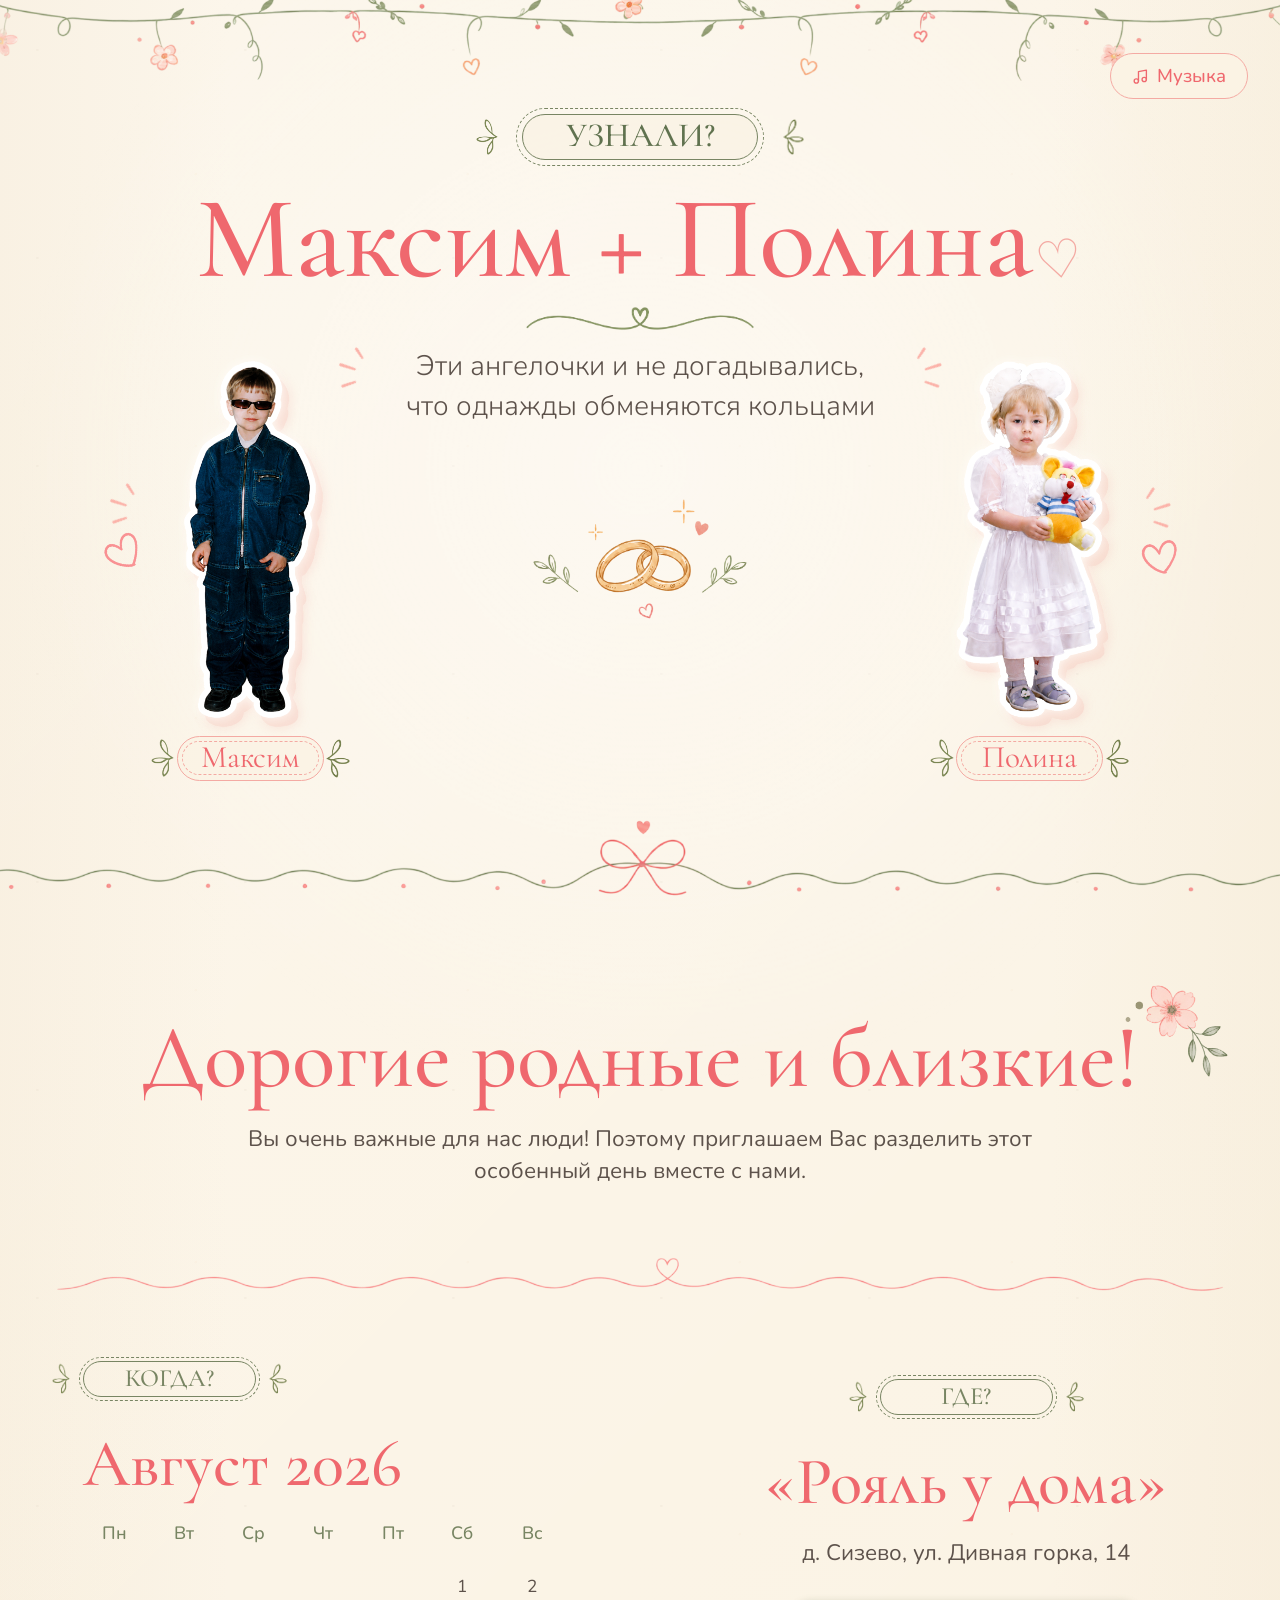
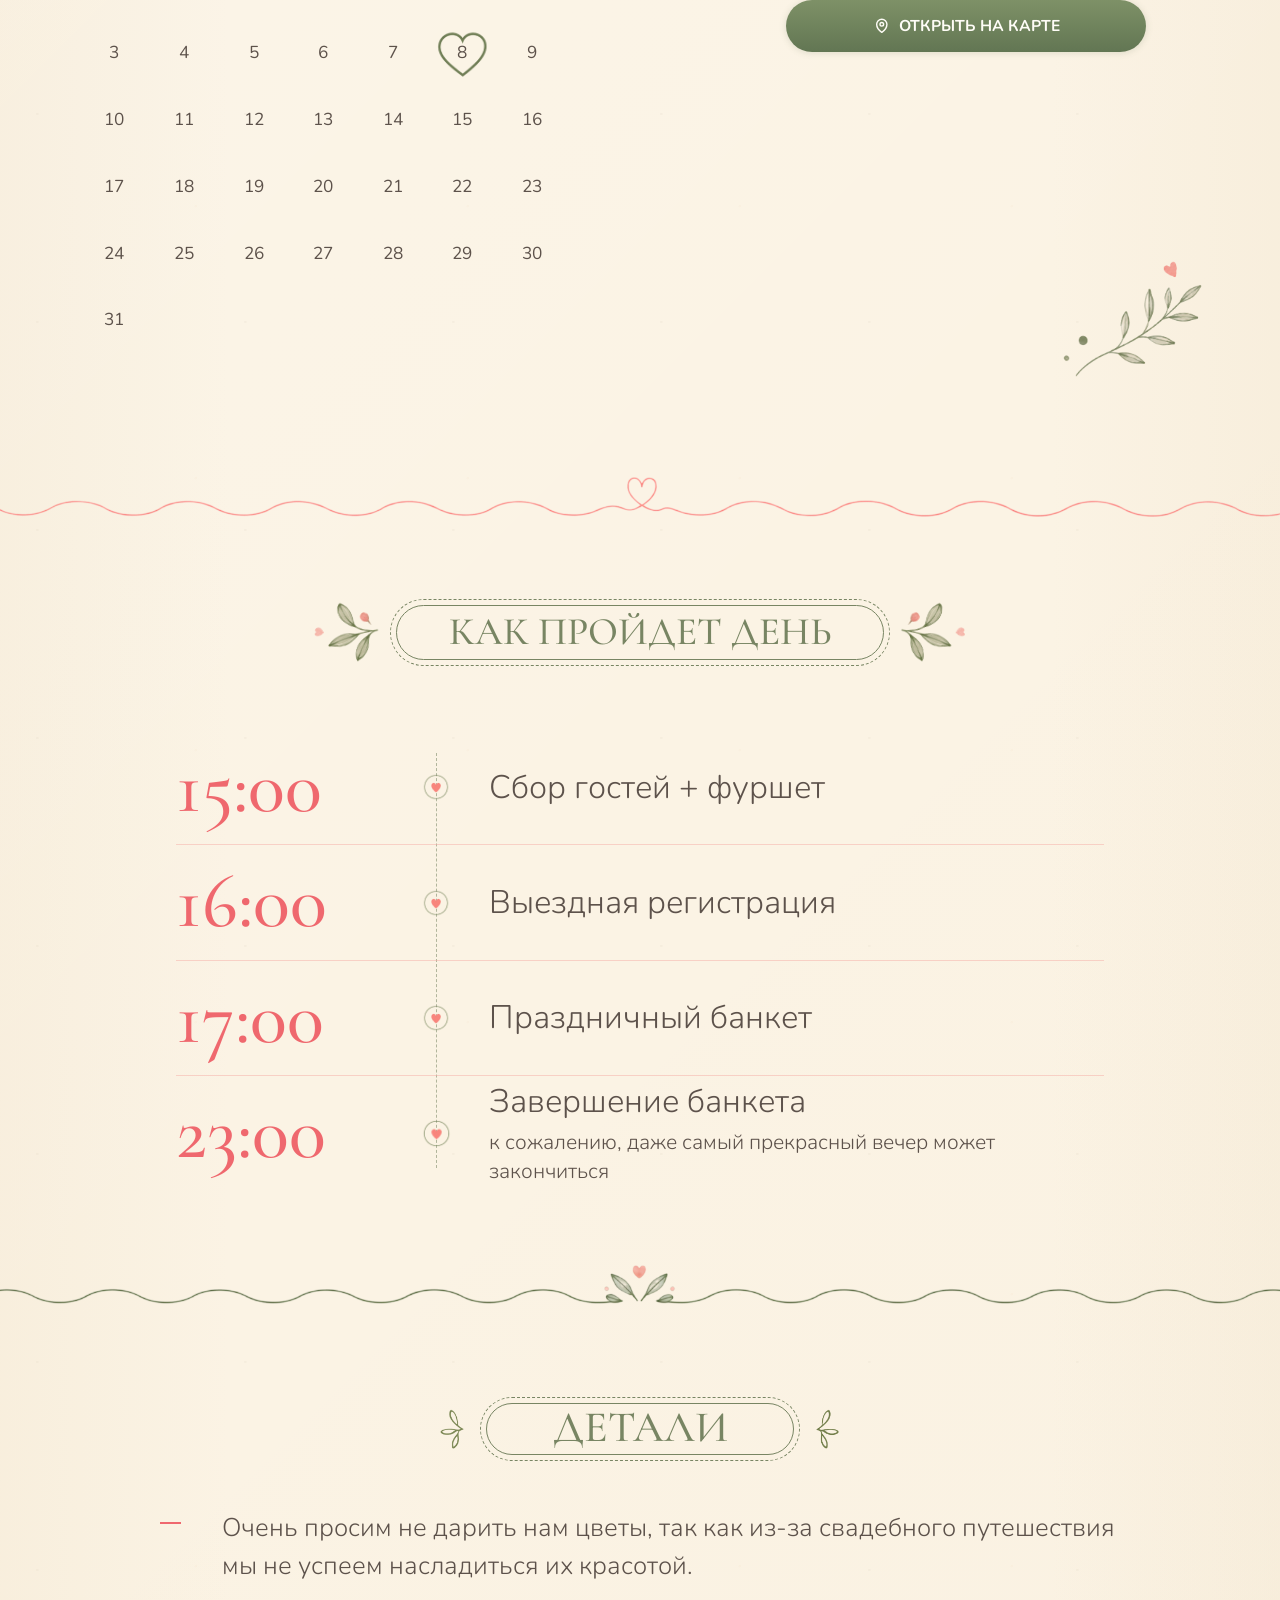
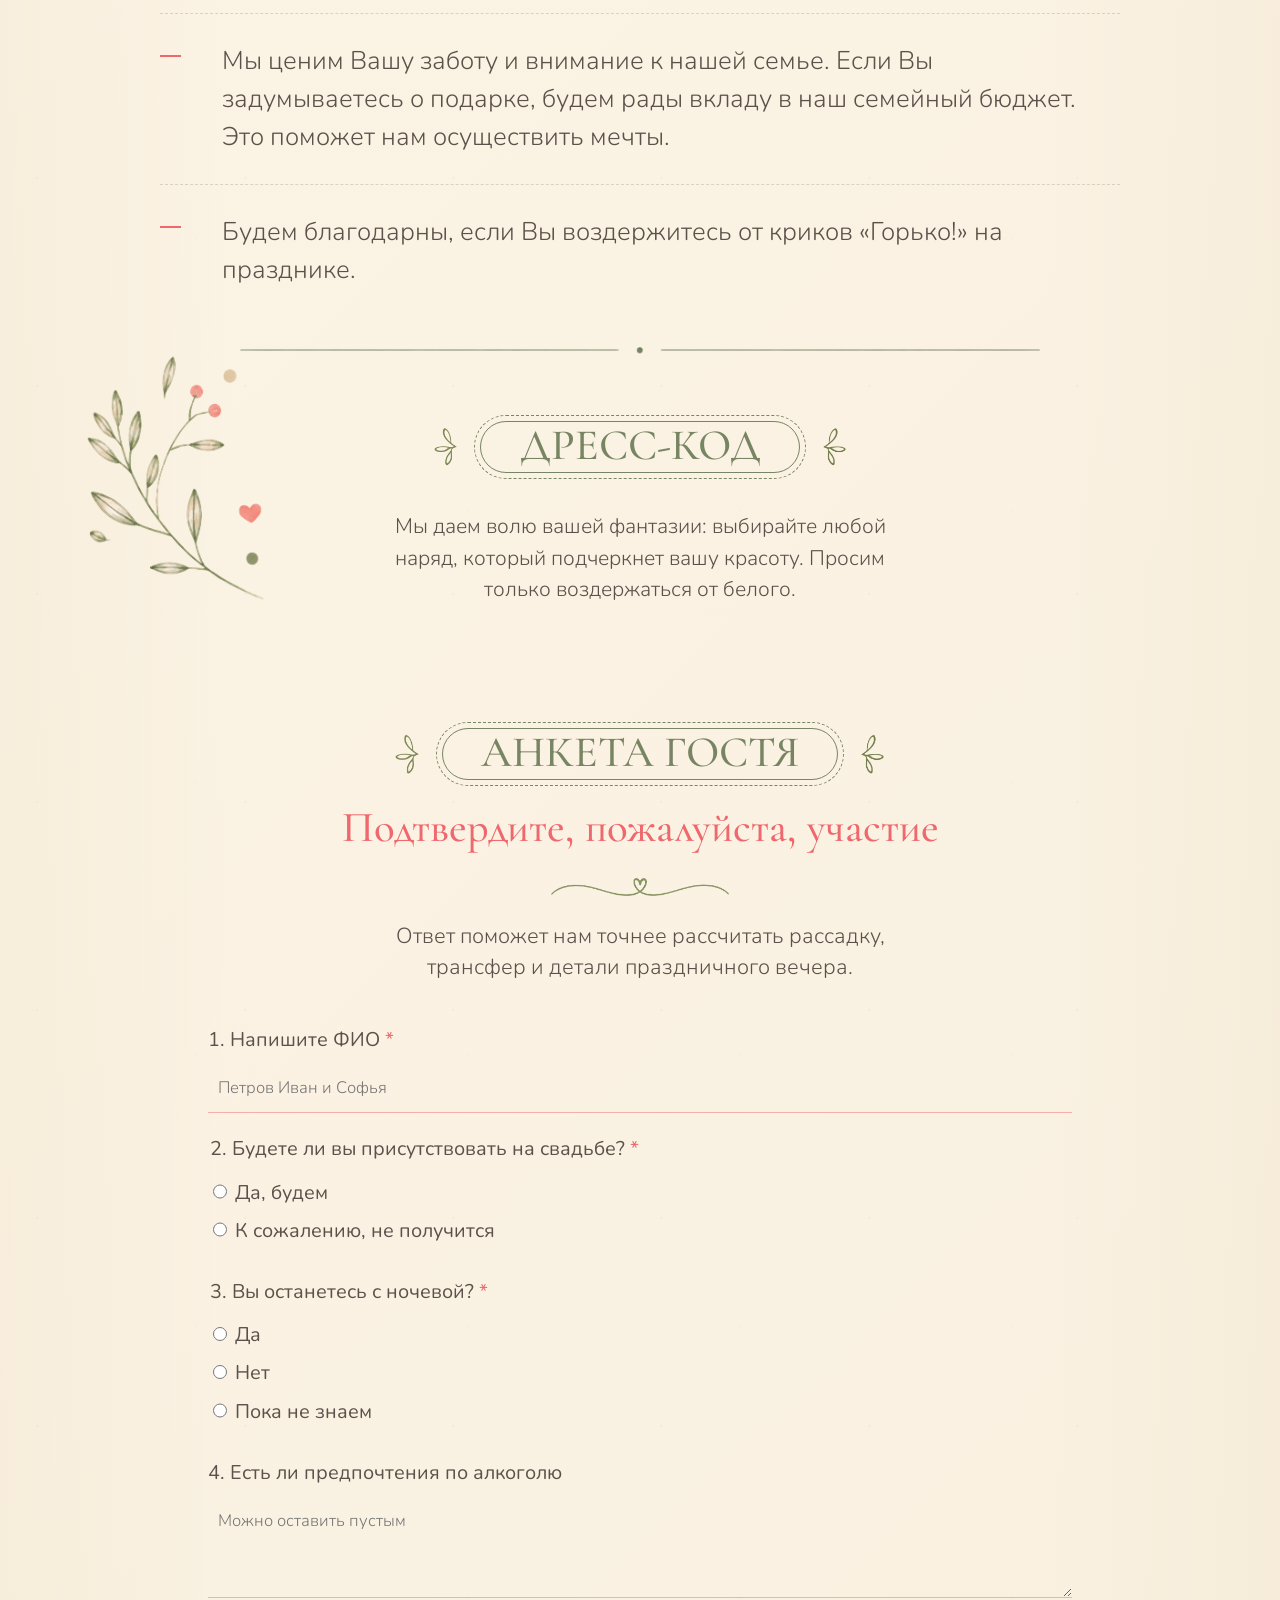
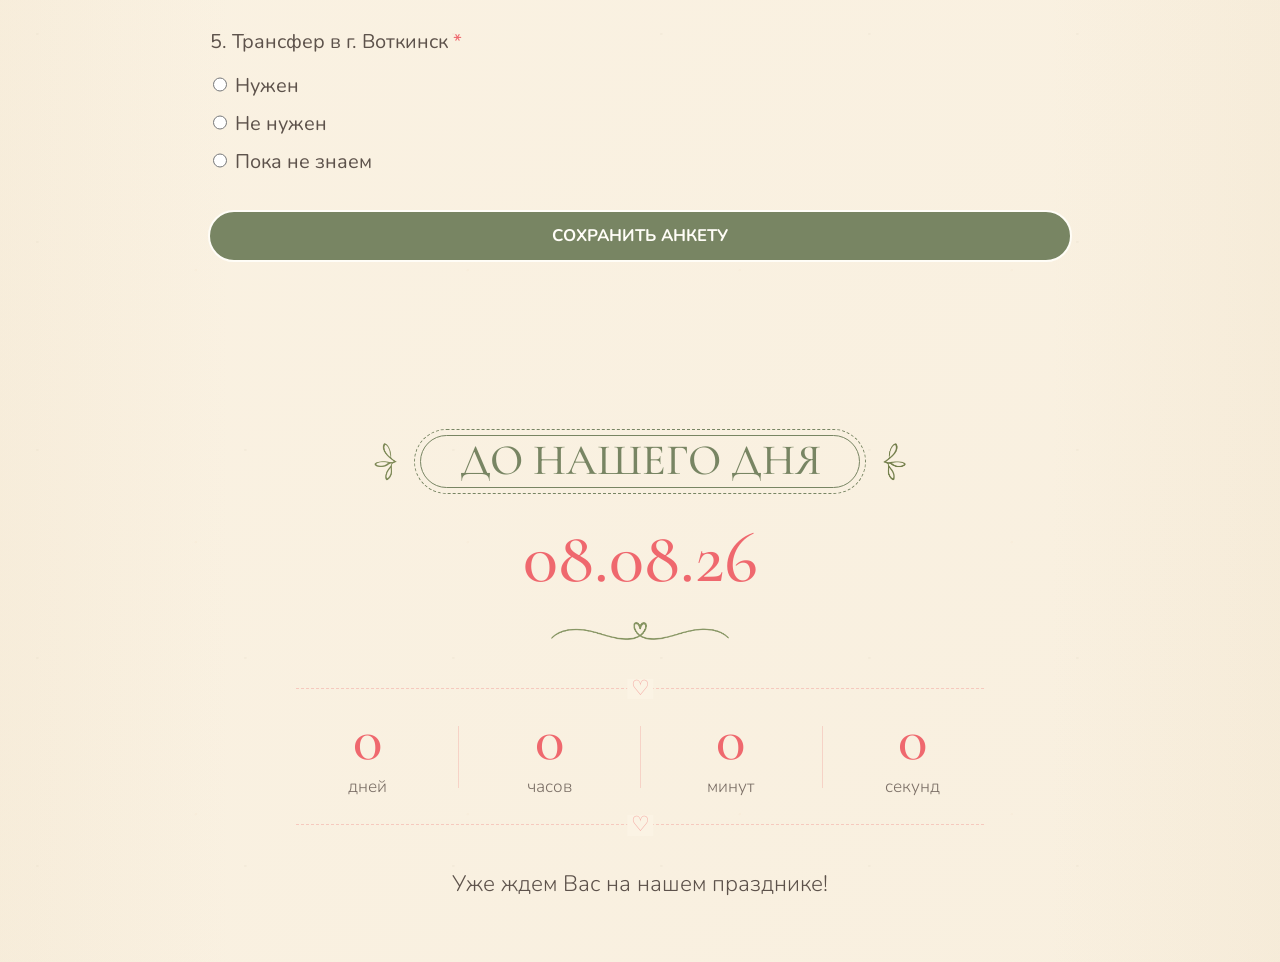
==== index.html @ 7b435dda "Tighten details and dress code spacing" ====
<!DOCTYPE html>
<html lang="ru">
  <head>
    <meta charset="utf-8">
    <meta name="viewport" content="width=device-width, initial-scale=1">
    <title>Максим + Полина | Свадебное приглашение</title>
    <meta
      name="description"
      content="Именное свадебное приглашение Максима и Полины на 8 августа 2026 года."
    >
    <meta name="theme-color" content="#efe6d6">
    <link rel="preconnect" href="https://fonts.googleapis.com">
    <link rel="preconnect" href="https://fonts.gstatic.com" crossorigin>
    <link
      href="https://fonts.googleapis.com/css2?family=Comfortaa:wght@400;500;600;700&family=Cormorant+Garamond:wght@400;500;600;700&family=Marck+Script&family=Nunito:wght@300;400;500;600;700;800&family=Pangolin&display=swap"
      rel="stylesheet"
    >
    <link rel="stylesheet" href="styles.css?v=20260527-details-dress-tight">
  </head>
  <body>
    <a class="skip-link" href="#invite">Перейти к приглашению</a>

    <audio id="weddingMusic" src="assets/basta-chk-acoustic.mp3" preload="auto"></audio>
    <button class="music-toggle" id="musicToggle" type="button" aria-pressed="false" aria-label="Включить музыку">
      <svg viewBox="0 0 24 24" aria-hidden="true">
        <path d="M9 18V5l11-2v13"></path>
        <circle cx="6" cy="18" r="3"></circle>
        <circle cx="17" cy="16" r="3"></circle>
      </svg>
      <span>Музыка</span>
    </button>

    <main class="invitation">
      <section class="section hero" id="top" aria-labelledby="hero-title">
        <img class="hero-garland" src="assets/hero-garland.png" alt="" aria-hidden="true">
        <img class="hero-bottom-wave" src="assets/hero-bottom-wave.png" alt="" aria-hidden="true">
        <div class="section-inner hero-inner">
          <p class="soft-note">Узнали?</p>
          <h1 id="hero-title">
            <span class="hero-title-line">Максим +</span>
            <span class="hero-title-line">Полина<span class="title-heart" aria-hidden="true">♡</span></span>
          </h1>
          <img class="hero-flourish" src="assets/hero-flourish.png" alt="" aria-hidden="true">
          <div class="hero-copy">
            <img class="hero-rays hero-rays--copy-left" src="assets/hero-rays.png" alt="" aria-hidden="true">
            <p class="hero-kicker">Эти ангелочки и не догадывались,<br> что однажды обменяются<span class="mobile-break"><br></span> кольцами</p>
            <img class="hero-rays hero-rays--copy-right" src="assets/hero-rays.png" alt="" aria-hidden="true">
          </div>

          <div class="memory-spread" role="group" aria-label="Детские фотографии Максима и Полины">
            <img class="hero-rays hero-rays--maksim" src="assets/hero-rays.png" alt="" aria-hidden="true">
            <img class="hero-rays hero-rays--polina" src="assets/hero-rays.png" alt="" aria-hidden="true">
            <img class="hero-heart hero-heart--maksim" src="assets/hero-heart.png" alt="" aria-hidden="true">
            <img class="hero-heart hero-heart--polina" src="assets/hero-heart.png" alt="" aria-hidden="true">
            <figure class="memory-card memory-card--maksim">
              <span class="photo-pin" aria-hidden="true"></span>
              <img
                src="assets/maksim-child.png"
                alt="Детская фотография Максима"
                width="546"
                height="1400"
              >
              <figcaption class="memory-name">
                <img src="assets/hero-leaves-left.png" alt="" aria-hidden="true">
                <span>Максим</span>
                <img src="assets/hero-leaves-right.png" alt="" aria-hidden="true">
              </figcaption>
            </figure>

            <div class="rings" aria-hidden="true">
              <img src="assets/hero-rings.png" alt="">
            </div>

            <figure class="memory-card memory-card--polina">
              <span class="photo-pin" aria-hidden="true"></span>
              <img
                src="assets/polina-child.png"
                alt="Детская фотография Полины"
                width="575"
                height="1336"
              >
              <figcaption class="memory-name">
                <img src="assets/hero-leaves-left.png" alt="" aria-hidden="true">
                <span>Полина</span>
                <img src="assets/hero-leaves-right.png" alt="" aria-hidden="true">
              </figcaption>
            </figure>
          </div>
        </div>
      </section>

      <section class="section invite-section" id="invite" aria-labelledby="invite-title">
        <img class="screen2-decor screen2-decor--flower" src="assets/screen2-flower.png" alt="" aria-hidden="true">
        <img class="screen2-decor screen2-decor--branch" src="assets/screen2-branch.png" alt="" aria-hidden="true">
        <div class="section-inner invite-inner">
          <header class="invite-hero-copy">
            <h2 id="invite-title">Дорогие родные и близкие!</h2>
            <p class="large-text">
              Вы очень важные для нас люди! Поэтому приглашаем Вас разделить
              этот особенный день вместе с нами.
            </p>
          </header>

          <img class="invite-divider" src="assets/screen2-divider.png" alt="" aria-hidden="true">

          <div class="invite-details-grid">
            <article class="invite-date-panel" aria-labelledby="calendar-title">
              <p class="eyebrow">Когда?</p>
              <h2 id="calendar-title">Август 2026</h2>
              <div class="calendar" role="group" aria-label="Календарь на август 2026 года">
                <div class="calendar-header">
                  <span>Пн</span>
                  <span>Вт</span>
                  <span>Ср</span>
                  <span>Чт</span>
                  <span>Пт</span>
                  <span>Сб</span>
                  <span>Вс</span>
                </div>
                <div class="calendar-grid">
                  <span aria-hidden="true"></span>
                  <span aria-hidden="true"></span>
                  <span aria-hidden="true"></span>
                  <span aria-hidden="true"></span>
                  <span aria-hidden="true"></span>
                  <span>1</span>
                  <span>2</span>
                  <span>3</span>
                  <span>4</span>
                  <span>5</span>
                  <span>6</span>
                  <span>7</span>
                  <time class="wedding-day" datetime="2026-08-08">
                    <span aria-hidden="true">8</span>
                    <span class="visually-hidden">8 августа 2026, день свадьбы</span>
                  </time>
                  <span>9</span>
                  <span>10</span>
                  <span>11</span>
                  <span>12</span>
                  <span>13</span>
                  <span>14</span>
                  <span>15</span>
                  <span>16</span>
                  <span>17</span>
                  <span>18</span>
                  <span>19</span>
                  <span>20</span>
                  <span>21</span>
                  <span>22</span>
                  <span>23</span>
                  <span>24</span>
                  <span>25</span>
                  <span>26</span>
                  <span>27</span>
                  <span>28</span>
                  <span>29</span>
                  <span>30</span>
                  <span>31</span>
                </div>
              </div>
            </article>

            <article class="invite-place-panel" aria-labelledby="place-title">
              <p class="eyebrow">Где?</p>
              <h2 id="place-title">«Рояль у дома»</h2>
              <p>д. Сизево, ул. Дивная горка, 14</p>
              <a class="pretty-link" href="https://yandex.ru/maps/-/CPckrUN-" target="_blank" rel="noreferrer">
                <svg viewBox="0 0 24 24" aria-hidden="true">
                  <path d="M12 21s7-4.5 7-11a7 7 0 1 0-14 0c0 6.5 7 11 7 11z"></path>
                  <circle cx="12" cy="10" r="2.5"></circle>
                </svg>
                Открыть на карте
              </a>
            </article>
          </div>
        </div>
      </section>

      <section class="section program-section" aria-labelledby="program-label">
        <img class="screen3-wave screen3-wave--top" src="assets/screen3-wave-top.png" alt="" aria-hidden="true">
        <img class="screen3-wave screen3-wave--bottom" src="assets/screen3-wave-bottom.png?v=20260524-line" alt="" aria-hidden="true">
        <div class="section-inner program-inner">
          <p class="eyebrow" id="program-label">Как пройдет день</p>
          <ul class="timeline">
            <li class="timeline-item">
              <time datetime="2026-08-08T15:00">15:00</time>
              <span class="timeline-marker" aria-hidden="true"></span>
              <p>Сбор гостей + фуршет</p>
            </li>
            <li class="timeline-item">
              <time datetime="2026-08-08T16:00">16:00</time>
              <span class="timeline-marker" aria-hidden="true"></span>
              <p>Выездная регистрация</p>
            </li>
            <li class="timeline-item">
              <time datetime="2026-08-08T17:00">17:00</time>
              <span class="timeline-marker" aria-hidden="true"></span>
              <p>Праздничный банкет</p>
            </li>
            <li class="timeline-item">
              <time datetime="2026-08-08T23:00">23:00</time>
              <span class="timeline-marker" aria-hidden="true"></span>
              <p>
                <span class="timeline-title">Завершение банкета</span>
                <span class="timeline-note">к сожалению, даже самый прекрасный вечер может закончиться</span>
              </p>
            </li>
          </ul>
        </div>
      </section>

      <section class="section details-section" aria-labelledby="details-label">
        <div class="section-inner paper-panel">
          <p class="eyebrow" id="details-label">Детали</p>
          <ul class="details-list">
            <li>
              <p>
                Очень просим не дарить нам цветы, так как из-за свадебного
                путешествия мы не успеем насладиться их красотой.
              </p>
            </li>
            <li>
              <p>
                Мы ценим Вашу заботу и внимание к нашей семье. Если Вы
                задумываетесь о подарке, будем рады вкладу в наш семейный
                бюджет. Это поможет нам осуществить мечты.
              </p>
            </li>
            <li>
              <p>Будем благодарны, если Вы воздержитесь от криков «Горько!» на празднике.</p>
            </li>
          </ul>

          <img class="details-dress-divider" src="assets/details-dress-divider.png" alt="" aria-hidden="true">

          <div class="dress-panel" aria-labelledby="dress-label">
            <div class="dress-heading">
              <p class="eyebrow eyebrow--light" id="dress-label">Дресс-код</p>
            </div>
            <div class="dress-body">
              <p class="dress-text">
                Мы даем волю вашей фантазии: выбирайте любой наряд, который
                подчеркнет вашу красоту. Просим только воздержаться от белого.
              </p>
            </div>
          </div>
        </div>
      </section>

      <section class="section form-section" aria-labelledby="form-title">
        <img class="decor decor--form-flower" src="assets/decor-flower-outline.png" alt="" aria-hidden="true">
        <div class="section-inner form-layout">
          <div class="form-copy">
            <p class="eyebrow">Анкета гостя</p>
            <h2 id="form-title">Подтвердите, пожалуйста, участие</h2>
            <img class="section-flourish" src="assets/hero-flourish.png" alt="" aria-hidden="true">
            <p>
              Ответ поможет нам точнее рассчитать рассадку, трансфер и детали
              праздничного вечера.
            </p>
          </div>

          <form class="rsvp-form" id="rsvpForm" novalidate>
            <div class="field">
              <label for="guestName">1. Напишите ФИО <span aria-hidden="true">*</span></label>
              <input
                id="guestName"
                name="guestName"
                type="text"
                required
                autocomplete="name"
                placeholder="Петров Иван и Софья"
              >
              <p class="error">Пожалуйста, напишите ФИО гостей.</p>
            </div>

            <fieldset class="field">
              <legend>2. Будете ли вы присутствовать на свадьбе? <span aria-hidden="true">*</span></legend>
              <label class="choice">
                <input type="radio" name="attendance" value="Да, будем" required>
                <span>Да, будем</span>
              </label>
              <label class="choice">
                <input type="radio" name="attendance" value="К сожалению, не получится">
                <span>К сожалению, не получится</span>
              </label>
              <p class="error">Выберите один вариант.</p>
            </fieldset>

            <fieldset class="field">
              <legend>3. Вы останетесь с ночевой? <span aria-hidden="true">*</span></legend>
              <label class="choice">
                <input type="radio" name="overnight" value="Да" required>
                <span>Да</span>
              </label>
              <label class="choice">
                <input type="radio" name="overnight" value="Нет">
                <span>Нет</span>
              </label>
              <label class="choice">
                <input type="radio" name="overnight" value="Пока не знаем">
                <span>Пока не знаем</span>
              </label>
              <p class="error">Выберите один вариант.</p>
            </fieldset>

            <div class="field">
              <label for="alcohol">4. Есть ли предпочтения по алкоголю</label>
              <textarea
                id="alcohol"
                name="alcohol"
                rows="3"
                placeholder="Можно оставить пустым"
              ></textarea>
            </div>

            <fieldset class="field">
              <legend>5. Трансфер в г. Воткинск <span aria-hidden="true">*</span></legend>
              <label class="choice">
                <input type="radio" name="transfer" value="Нужен" required>
                <span>Нужен</span>
              </label>
              <label class="choice">
                <input type="radio" name="transfer" value="Не нужен">
                <span>Не нужен</span>
              </label>
              <label class="choice">
                <input type="radio" name="transfer" value="Пока не знаем">
                <span>Пока не знаем</span>
              </label>
              <p class="error">Выберите один вариант.</p>
            </fieldset>

            <button class="button" type="submit">Сохранить анкету</button>
            <p class="form-status" id="formStatus" role="status" aria-live="polite"></p>

            <div class="result-panel" id="resultPanel" hidden>
              <label for="resultText">Готовый ответ</label>
              <textarea id="resultText" rows="9" readonly></textarea>
              <div class="result-actions">
                <button class="button button--secondary" id="copyResult" type="button">Скопировать ответ</button>
                <button class="button button--secondary" id="shareResult" type="button">Поделиться</button>
              </div>
            </div>
          </form>
        </div>
      </section>

      <section class="section countdown-section" aria-labelledby="countdown-title">
        <div class="section-inner narrow">
          <p class="eyebrow">До нашего дня</p>
          <h2 id="countdown-title">08.08.26</h2>
          <img class="section-flourish" src="assets/hero-flourish.png" alt="" aria-hidden="true">
          <div class="countdown" id="countdown" aria-live="polite">
            <div>
              <strong id="days">0</strong>
              <span>дней</span>
            </div>
            <div>
              <strong id="hours">0</strong>
              <span>часов</span>
            </div>
            <div>
              <strong id="minutes">0</strong>
              <span>минут</span>
            </div>
            <div>
              <strong id="seconds">0</strong>
              <span>секунд</span>
            </div>
          </div>
          <p class="closing">Будем очень ждать Вас на нашем празднике.</p>
        </div>
      </section>
    </main>

    <script src="script.js?v=20260524-program-fixes"></script>
  </body>
</html>
---- styles.css ----
:root {
  --cream: #fbf3e4;
  --cream-soft: #fff8ed;
  --lavender: #d7b1ef;
  --pink: #ef686e;
  --pink-soft: #f4aaa3;
  --pink-deep: #dc565d;
  --olive: #788563;
  --olive-deep: #60724f;
  --ink: #5d524b;
  --muted: #7b6f66;
  --white: #fffdf7;
  --error: #b91c1c;
  --stable-vh: 100svh;
  --paper-texture:
    radial-gradient(circle at 18% 24%, rgb(119 100 70 / 0.045) 0 1px, transparent 1.4px),
    radial-gradient(circle at 72% 64%, rgb(239 199 158 / 0.07) 0 1px, transparent 1.6px),
    linear-gradient(135deg, rgb(255 255 255 / 0.28), transparent 44%, rgb(178 142 88 / 0.035));
  --wave-pink: url("data:image/svg+xml,%3Csvg%20xmlns='http://www.w3.org/2000/svg'%20viewBox='0%200%20240%2032'%3E%3Cpath%20d='M0%2016%20C30%202%2060%2030%2090%2016%20S150%202%20180%2016%20S220%2030%20240%2016'%20fill='none'%20stroke='%23f19ac7'%20stroke-width='8'%20stroke-linecap='round'/%3E%3C/svg%3E");
  --wave-olive: url("data:image/svg+xml,%3Csvg%20xmlns='http://www.w3.org/2000/svg'%20viewBox='0%200%20240%2032'%3E%3Cpath%20d='M0%2016%20C30%2030%2060%202%2090%2016%20S150%2030%20180%2016%20S220%202%20240%2016'%20fill='none'%20stroke='%238aa24f'%20stroke-width='8'%20stroke-linecap='round'/%3E%3C/svg%3E");
}

* {
  box-sizing: border-box;
}

html {
  scroll-behavior: smooth;
}

body {
  margin: 0;
  min-width: 320px;
  color: var(--ink);
  font-family: "Nunito", Arial, sans-serif;
  font-size: 1.05rem;
  line-height: 1.55;
  background-color: var(--cream);
  background-image: var(--paper-texture);
  background-repeat: repeat;
  background-size: 13rem 13rem, 17rem 17rem, auto;
}

img,
svg {
  display: block;
}

img {
  max-width: 100%;
}

button,
input,
select,
textarea {
  font: inherit;
}

button,
summary,
a {
  -webkit-tap-highlight-color: var(--cream-soft);
}

a {
  color: inherit;
}

[hidden] {
  display: none !important;
}

.skip-link {
  position: fixed;
  top: 1rem;
  left: 1rem;
  z-index: 20;
  transform: translateY(-180%);
  padding: 0.55rem 0.85rem;
  border: 2px solid var(--olive-deep);
  border-radius: 999px;
  color: var(--white);
  background: var(--olive-deep);
  transition: transform 180ms ease;
}

.skip-link:focus {
  transform: translateY(0);
}

.music-toggle {
  position: fixed;
  top: clamp(2.4rem, 5.9svh, 3.6rem);
  right: clamp(1rem, 3vw, 2rem);
  z-index: 15;
  display: inline-flex;
  align-items: center;
  gap: 0.5rem;
  min-height: clamp(2.55rem, 3.6vw, 3.2rem);
  padding: 0.48rem clamp(1.05rem, 1.65vw, 1.35rem);
  border: 1.5px solid var(--pink-soft);
  border-radius: 999px;
  color: var(--pink);
  background: var(--cream);
  font-size: clamp(0.98rem, 1.45vw, 1.16rem);
  font-weight: 500;
  cursor: pointer;
  transition: color 180ms ease, transform 180ms ease, background 180ms ease;
}

.music-toggle:hover,
.music-toggle:focus-visible {
  color: var(--pink);
  background: var(--cream);
  transform: translateY(-1px);
  outline: 2px solid rgb(244 170 163 / 0.34);
}

.music-toggle[aria-pressed="true"] {
  color: var(--white);
  background: var(--pink);
  border-color: var(--pink-soft);
}

.music-toggle svg {
  width: 1.08rem;
  height: 1.08rem;
  fill: none;
  stroke: currentColor;
  stroke-width: 1.85;
  stroke-linecap: round;
  stroke-linejoin: round;
}

.invitation {
  position: relative;
  width: 100%;
  min-height: 100vh;
  margin: 0;
  overflow: hidden;
  background-color: var(--cream);
  background-image: var(--paper-texture);
  background-repeat: repeat;
  background-size: 13rem 13rem, 17rem 17rem, auto;
}

.invitation::before {
  position: absolute;
  inset: 0;
  z-index: 0;
  background:
    radial-gradient(circle at 50% 52svh, rgb(255 255 255 / 0.38), transparent 39rem),
    linear-gradient(90deg, rgb(226 205 169 / 0.12), transparent 18%, transparent 82%, rgb(226 205 169 / 0.12));
  content: "";
  pointer-events: none;
}

.section {
  position: relative;
  z-index: 2;
  padding: clamp(4rem, 8vw, 7rem) 0;
}

.section + .section {
  padding-top: clamp(5.25rem, 9vw, 7.5rem);
}

.section + .section::before {
  position: absolute;
  top: 1.2rem;
  left: 0;
  right: 0;
  z-index: 0;
  width: 100%;
  height: clamp(1.45rem, 2.4vw, 2.2rem);
  background-image: var(--wave-pink);
  background-repeat: repeat-x;
  background-position: center;
  background-size: 14rem 2rem;
  content: "";
  transform: none;
}

.section:nth-of-type(even)::before {
  left: 0;
  right: 0;
  background-image: var(--wave-olive);
  transform: none;
}

.section-inner {
  position: relative;
  z-index: 2;
  width: min(100% - clamp(2rem, 8vw, 8rem), 1180px);
  margin: 0 auto;
}

.narrow {
  width: min(100% - clamp(2rem, 8vw, 8rem), 820px);
  text-align: center;
}

h1,
h2,
h3,
p {
  overflow-wrap: break-word;
}

h1,
h2,
h3,
p {
  margin-block-start: 0;
}

h1,
h2,
h3 {
  margin-bottom: 0.85rem;
  color: var(--pink);
  font-family: "Comfortaa", "Nunito", Arial, sans-serif;
  font-weight: 800;
  line-height: 1.04;
}

h1 {
  font-size: clamp(2.8rem, 9vw, 5.1rem);
}

h2 {
  font-size: clamp(2rem, 7vw, 3.85rem);
}

h3 {
  font-size: 1.4rem;
}

p {
  margin-bottom: 0;
}

.eyebrow,
.soft-note {
  display: inline-block;
  margin: 0 0 0.85rem;
  padding: 0.35rem 1.45rem;
  border: 0.15rem solid var(--olive);
  border-radius: 999px;
  color: var(--pink);
  font-family: "Comfortaa", "Nunito", Arial, sans-serif;
  font-size: clamp(1.1rem, 4vw, 1.55rem);
  font-weight: 800;
  line-height: 1;
  text-transform: uppercase;
  background: var(--cream);
  background-image: var(--paper-texture);
  background-repeat: repeat;
  background-size: 11.25rem 11.25rem;
  box-shadow: 0 0 0 0.13rem var(--cream), 0 0 0 0.27rem var(--olive);
  transform: rotate(-2deg);
}

.eyebrow--light {
  border-color: var(--olive);
  color: var(--pink);
  background: var(--cream);
  background-image: var(--paper-texture);
}

.large-text {
  color: var(--ink);
  font-size: clamp(1.12rem, 3.8vw, 1.35rem);
  font-weight: 800;
  line-height: 1.42;
}

.hero {
  min-height: 100svh;
  padding: 0;
  overflow: hidden;
  text-align: center;
  background: transparent;
  isolation: isolate;
}

.hero::after {
  display: none;
}

.hero-inner {
  position: relative;
  z-index: 3;
  display: flex;
  flex-direction: column;
  align-items: center;
  min-height: 100svh;
  padding: clamp(7.1rem, 12.2svh, 8.8rem) 0 clamp(3.7rem, 7svh, 5.1rem);
}

.hero-garland,
.hero-bottom-wave {
  position: absolute;
  left: 50%;
  z-index: 4;
  width: max(100vw, 88rem);
  max-width: none;
  height: auto;
  pointer-events: none;
  user-select: none;
  transform: translateX(-50%);
}

.hero-garland {
  top: clamp(-2.55rem, -2.2vw, -1rem);
}

.hero-bottom-wave {
  bottom: -1px;
  z-index: 3;
  width: max(100vw, 88rem);
}

.decor {
  position: absolute;
  z-index: 1;
  display: block;
  width: var(--decor-size, 12rem);
  height: auto;
  pointer-events: none;
  user-select: none;
}

.hero .soft-note {
  position: relative;
  margin: 0 0 clamp(1.25rem, 3svh, 2.1rem);
  padding: 0.28rem clamp(1.8rem, 4vw, 2.65rem) 0.38rem;
  border: 1.2px solid var(--olive);
  color: var(--olive-deep);
  font-family: "Cormorant Garamond", Georgia, serif;
  font-size: clamp(1.5rem, 2.75vw, 2.12rem);
  font-weight: 500;
  letter-spacing: 0;
  text-transform: uppercase;
  background: rgb(251 243 228 / 0.82);
  outline: 1.2px dashed var(--olive);
  outline-offset: 0.36rem;
  box-shadow: none;
  transform: none;
}

.hero .soft-note::before,
.hero .soft-note::after {
  position: absolute;
  top: 50%;
  width: clamp(1.6rem, 3.2vw, 2.25rem);
  aspect-ratio: 1;
  background-repeat: no-repeat;
  background-position: center;
  background-size: contain;
  content: "";
  transform: translateY(-50%);
}

.hero .soft-note::before {
  right: calc(100% + clamp(0.85rem, 1.5vw, 1.15rem));
  background-image: url("assets/hero-leaves-left.png");
}

.hero .soft-note::after {
  left: calc(100% + clamp(0.85rem, 1.5vw, 1.15rem));
  background-image: url("assets/hero-leaves-right.png");
}

.hero h1 {
  margin: 0;
  color: var(--pink);
  font-family: "Cormorant Garamond", Georgia, serif;
  font-size: clamp(4.85rem, 9.15vw, 7.45rem);
  font-weight: 500;
  line-height: 0.9;
  letter-spacing: 0;
}

.hero-title-line {
  display: inline;
  white-space: nowrap;
}

.title-heart {
  display: inline-block;
  margin-left: 0.06em;
  color: var(--pink-soft);
  font-family: "Marck Script", "Cormorant Garamond", cursive;
  font-size: 0.45em;
  font-weight: 400;
  line-height: 0;
  transform: translateY(0.03em) rotate(-8deg);
}

.hero-flourish {
  width: clamp(10.6rem, 18vw, 15.2rem);
  height: auto;
  margin: clamp(0.75rem, 1.45svh, 1.05rem) auto clamp(0.75rem, 1.6svh, 1.1rem);
}

.hero-copy {
  position: relative;
  width: min(100%, 45rem);
}

.hero-kicker {
  margin: 0 auto;
  color: var(--ink);
  font-family: "Nunito", Arial, sans-serif;
  font-size: clamp(1.55rem, 2.2vw, 2rem);
  font-weight: 300;
  line-height: 1.45;
}

.mobile-break {
  display: none;
}

.hero-rays,
.hero-heart {
  position: absolute;
  z-index: 2;
  width: var(--hero-decor-size, 2.5rem);
  height: auto;
  pointer-events: none;
  user-select: none;
}

.hero-rays--copy-left {
  --hero-decor-size: clamp(1.1rem, 2vw, 1.6rem);
  top: 0.08rem;
  left: clamp(1.2rem, 6.5vw, 3.6rem);
  transform: scaleX(-1) rotate(145deg);
}

.hero-rays--copy-right {
  --hero-decor-size: clamp(1.1rem, 2vw, 1.6rem);
  top: 0.08rem;
  right: clamp(1.2rem, 6.5vw, 3.6rem);
  transform: rotate(145deg);
}

.memory-spread {
  position: relative;
  display: grid;
  grid-template-columns: minmax(14rem, 1fr) clamp(9.5rem, 18vw, 14.2rem) minmax(14rem, 1fr);
  gap: clamp(2.3rem, 6vw, 5.6rem);
  align-items: end;
  width: min(100%, 76rem);
  margin: clamp(-5.5rem, -8svh, -4.2rem) auto 0;
}

.memory-card {
  position: relative;
  z-index: 4;
  display: grid;
  justify-items: center;
  min-width: 0;
  margin: 0;
  padding: 0;
}

.memory-card--maksim {
  grid-column: 1;
  transform: none;
}

.memory-card--polina {
  grid-column: 3;
  transform: none;
}

.memory-card > img {
  position: relative;
  z-index: 1;
  width: 100%;
  height: clamp(20rem, 41svh, 30.8rem);
  object-fit: contain;
  object-position: center bottom;
  filter: drop-shadow(0 0 0.38rem var(--white)) drop-shadow(0.46rem 0.62rem 0 rgb(244 170 163 / 0.32));
}

.memory-card--maksim > img {
  object-position: center bottom;
}

.memory-card--polina > img {
  object-position: center bottom;
}

.memory-name {
  position: relative;
  z-index: 3;
  display: grid;
  grid-template-columns: 1.45rem minmax(7rem, auto) 1.45rem;
  align-items: center;
  gap: 0.15rem;
  margin-top: clamp(0.55rem, 1.3svh, 0.9rem);
  color: var(--pink);
  font-family: "Cormorant Garamond", Georgia, serif;
  font-size: clamp(1.48rem, 2.45vw, 1.95rem);
  font-weight: 400;
  line-height: 1;
}

.memory-name span {
  position: relative;
  min-width: clamp(8.3rem, 11.5vw, 10.8rem);
  padding: 0.3rem 1.1rem 0.42rem;
  border: 1.1px solid var(--pink-soft);
  border-radius: 999px;
  background: rgb(251 243 228 / 0.72);
}

.memory-name span::after {
  position: absolute;
  inset: 0.28rem;
  border: 1px dashed var(--pink-soft);
  border-radius: inherit;
  content: "";
}

.memory-name img {
  width: 1.5rem;
  height: auto;
}

.photo-pin {
  display: none;
}

.rings {
  position: relative;
  z-index: 3;
  grid-column: 2;
  display: grid;
  place-items: center;
  align-self: end;
  margin: 0 0 clamp(10rem, 16svh, 14rem);
  transform: none;
}

.rings img {
  width: clamp(9.2rem, 17vw, 14rem);
  height: auto;
}

.hero-rays--maksim {
  --hero-decor-size: clamp(1.15rem, 2vw, 1.6rem);
  top: 30%;
  left: 4.9%;
  transform: scaleX(-1) rotate(145deg);
}

.hero-rays--polina {
  --hero-decor-size: clamp(1.15rem, 2vw, 1.6rem);
  top: 31%;
  right: 4.9%;
  transform: rotate(145deg);
}

.hero-heart--maksim {
  --hero-decor-size: clamp(1.7rem, 2.75vw, 2.35rem);
  top: 42%;
  left: 4.5%;
  transform: rotate(-12deg);
}

.hero-heart--polina {
  --hero-decor-size: clamp(1.7rem, 2.75vw, 2.35rem);
  top: 43%;
  right: 4.5%;
  transform: rotate(10deg);
}

.closing {
  color: var(--pink);
  font-family: "Comfortaa", "Nunito", Arial, sans-serif;
  font-size: clamp(1.75rem, 7vw, 3.1rem);
  font-weight: 800;
  line-height: 1.08;
}

.invite-section {
  display: grid;
  align-items: center;
  min-height: 100svh;
  padding: clamp(5.1rem, 7vw, 7.2rem) 0 clamp(4.4rem, 7vw, 6.2rem);
  overflow: hidden;
  background: transparent;
}

.section.invite-section::before {
  display: none;
}

.invite-section::after {
  display: none;
}

.invite-inner {
  display: grid;
  align-content: center;
  width: min(100% - clamp(2rem, 8vw, 8rem), 1280px);
}

.invite-hero-copy {
  text-align: center;
}

.screen2-decor {
  position: absolute;
  z-index: 1;
  pointer-events: none;
  user-select: none;
}

.screen2-decor--flower {
  top: clamp(4.6rem, 6.6vw, 6.2rem);
  right: clamp(1.2rem, 4vw, 3.6rem);
  width: clamp(5.2rem, 8.2vw, 6.8rem);
}

.screen2-decor--branch {
  right: clamp(1.8rem, 6vw, 5rem);
  bottom: clamp(3.2rem, 5vw, 4.8rem);
  width: clamp(5.9rem, 11vw, 9.2rem);
}

.decor--when-arrow {
  display: none;
}

.decor--program-flower {
  display: none;
}

.decor--details-arrow {
  display: none;
}

.decor--form-flower {
  display: none;
}

.invite-section #invite-title {
  position: relative;
  display: block;
  margin: 0 auto clamp(1rem, 1.7vw, 1.5rem);
  color: var(--pink);
  font-family: "Cormorant Garamond", Georgia, serif;
  font-size: clamp(3.8rem, 7vw, 6.9rem);
  font-weight: 500;
  line-height: 0.96;
  letter-spacing: 0;
}

.invite-section .large-text {
  width: min(100%, 50rem);
  margin: 0 auto;
  color: var(--ink);
  font-size: clamp(1.12rem, 1.75vw, 1.52rem);
  font-weight: 400;
  line-height: 1.45;
}

.invite-divider {
  width: min(100%, 75rem);
  margin: clamp(2.6rem, 5vw, 4.4rem) auto clamp(3rem, 5vw, 4.6rem);
}

.invite-details-grid {
  display: grid;
  grid-template-columns: minmax(0, 1fr) minmax(0, 1fr);
  gap: clamp(3.5rem, 10vw, 8rem);
  align-items: start;
}

.invite-date-panel,
.invite-place-panel {
  position: relative;
  padding: 0;
  color: var(--ink);
  background: none;
}

.invite-date-panel {
  padding-left: clamp(0.5rem, 2.5vw, 2.3rem);
}

.invite-place-panel {
  padding-top: clamp(0.5rem, 1.4vw, 1.4rem);
  text-align: center;
}

.invite-section .eyebrow {
  position: relative;
  display: inline-flex;
  align-items: center;
  justify-content: center;
  min-width: clamp(8.5rem, 14vw, 10.8rem);
  margin: 0 0 clamp(1.6rem, 2.8vw, 2.3rem);
  padding: 0.26rem 1.4rem 0.34rem;
  border: 1.25px solid var(--olive);
  border-radius: 999px;
  color: var(--olive);
  font-family: "Cormorant Garamond", Georgia, serif;
  font-size: clamp(1.24rem, 2vw, 1.55rem);
  font-weight: 500;
  line-height: 1;
  text-transform: uppercase;
  background: transparent;
  box-shadow: none;
  outline: 1.25px dashed var(--olive);
  outline-offset: 0.24rem;
  transform: none;
}

.invite-section .eyebrow::before,
.invite-section .eyebrow::after {
  position: absolute;
  top: 50%;
  width: 1.55rem;
  height: 1.9rem;
  background-repeat: no-repeat;
  background-position: center;
  background-size: contain;
  content: "";
  transform: translateY(-50%);
}

.invite-section .eyebrow::before {
  right: calc(100% + 0.65rem);
  background-image: url("assets/hero-leaves-left.png");
}

.invite-section .eyebrow::after {
  left: calc(100% + 0.65rem);
  background-image: url("assets/hero-leaves-right.png");
}

.invite-date-panel h2,
.invite-place-panel h2 {
  color: var(--pink);
  font-family: "Cormorant Garamond", Georgia, serif;
  font-size: clamp(3.5rem, 5.2vw, 5.25rem);
  font-weight: 500;
  line-height: 0.92;
  letter-spacing: 0;
}

.invite-date-panel h2 {
  margin-bottom: clamp(1.15rem, 2vw, 1.7rem);
}

.invite-place-panel h2 {
  margin-bottom: clamp(1.05rem, 2vw, 1.55rem);
}

.invite-place-panel p:not(.eyebrow) {
  width: min(100%, 34rem);
  margin: 0 auto clamp(1.6rem, 2.5vw, 2.2rem);
  color: var(--ink);
  font-size: clamp(1.12rem, 1.75vw, 1.44rem);
  font-weight: 400;
  line-height: 1.4;
}

.invite-section .pretty-link {
  min-width: min(100%, 22.5rem);
  min-height: clamp(3.1rem, 4vw, 3.55rem);
  padding: 0.72rem 2.2rem;
  border: 0;
  color: var(--white);
  font-size: clamp(0.98rem, 1.2vw, 1.12rem);
  letter-spacing: 0;
  background: linear-gradient(180deg, #7e9167 0%, #627653 100%);
  box-shadow: 0 0.05rem 0.45rem rgb(97 113 80 / 0.2);
}

.link-maker {
  margin-top: 1.4rem;
  text-align: left;
  border-top: 2px solid var(--pink);
  border-bottom: 2px solid var(--pink);
  background-color: var(--cream);
  background-image: var(--paper-texture);
  background-repeat: repeat;
  background-size: 11.25rem 11.25rem;
}

.link-maker summary {
  padding: 0.9rem 0;
  color: var(--olive-deep);
  font-weight: 800;
  cursor: pointer;
}

.link-maker summary:focus-visible {
  outline: 3px solid var(--pink-soft);
  outline-offset: 4px;
}

.link-form {
  display: grid;
  gap: 0.75rem;
  padding: 0 0 1rem;
}

.link-form label,
.field label,
.field legend,
.result-panel label {
  display: block;
  margin-bottom: 0.58rem;
  color: var(--ink);
  font-size: clamp(1.1rem, 1.55vw, 1.34rem);
  font-weight: 400;
  line-height: 1.35;
}

.link-form-row {
  display: grid;
  grid-template-columns: 1fr auto;
  gap: 0.65rem;
  align-items: end;
}

input,
textarea,
select {
  width: 100%;
  border: 0;
  border-bottom: 1.2px solid rgb(244 170 163 / 0.92);
  border-radius: 0;
  color: var(--ink);
  background: transparent;
  font-size: clamp(1rem, 1.3vw, 1.18rem);
  font-weight: 300;
  transition: border-color 180ms ease, background 180ms ease;
}

input,
select {
  min-height: 3.1rem;
  padding: 0.55rem 0.65rem;
}

textarea {
  resize: vertical;
  min-height: 7rem;
  padding: 0.75rem 0.65rem;
}

input:focus,
textarea:focus,
select:focus {
  border-color: var(--olive-deep);
  outline: 0;
  box-shadow: 0 1px 0 var(--olive-deep);
}

.button,
.pretty-link,
.icon-button {
  display: inline-flex;
  align-items: center;
  justify-content: center;
  border: 2px solid currentColor;
  border-radius: 999px;
  cursor: pointer;
  transition: transform 180ms ease, background 180ms ease, color 180ms ease;
}

.button,
.pretty-link {
  gap: 0.48rem;
  min-height: 3rem;
  padding: 0.7rem 1.35rem;
  color: var(--white);
  font-weight: 700;
  letter-spacing: 0;
  text-decoration: none;
  text-transform: uppercase;
  background: var(--olive);
}

.button:hover,
.button:focus-visible,
.pretty-link:hover,
.pretty-link:focus-visible,
.icon-button:hover,
.icon-button:focus-visible {
  transform: translateY(-1px);
  outline: 3px solid var(--cream-soft);
}

.button:hover,
.button:focus-visible,
.pretty-link:hover,
.pretty-link:focus-visible {
  color: var(--white);
  background: var(--pink);
}

.button--secondary {
  color: var(--pink);
  background-color: var(--cream);
  background-image: var(--paper-texture);
  background-repeat: repeat;
  background-size: 11.25rem 11.25rem;
}

.button--secondary:hover,
.button--secondary:focus-visible {
  color: var(--white);
  background: var(--olive);
}

.button svg,
.pretty-link svg,
.icon-button svg {
  width: 1.1rem;
  height: 1.1rem;
  fill: none;
  stroke: currentColor;
  stroke-width: 1.9;
  stroke-linecap: round;
  stroke-linejoin: round;
}

.icon-button {
  width: 3rem;
  min-height: 3rem;
  color: var(--pink);
  background: var(--cream);
}

.icon-button:hover,
.icon-button:focus-visible {
  color: var(--white);
  background: var(--olive);
}

.calendar {
  width: min(100%, 30rem);
  margin-top: 0;
}

.calendar-header,
.calendar-grid {
  display: grid;
  grid-template-columns: repeat(7, minmax(0, 1fr));
  gap: 0.28rem 0.46rem;
  text-align: center;
}

.calendar-header {
  margin-bottom: 0.52rem;
  color: var(--olive);
  font-family: "Nunito", Arial, sans-serif;
  font-size: clamp(1rem, 1.4vw, 1.22rem);
  font-weight: 500;
}

.calendar-grid > span,
.calendar-grid > time {
  position: relative;
  display: grid;
  aspect-ratio: 1;
  place-items: center;
  color: var(--ink);
  font-family: "Nunito", Arial, sans-serif;
  font-size: clamp(1rem, 1.35vw, 1.18rem);
  font-weight: 400;
}

.calendar-grid > span:empty {
  visibility: hidden;
}

.calendar-grid .wedding-day {
  color: var(--ink);
}

.calendar-grid .wedding-day::before {
  position: absolute;
  inset: 50% auto auto 50%;
  z-index: -1;
  width: 2.85em;
  height: 2.65em;
  background-image: url("assets/screen2-heart.png");
  background-repeat: no-repeat;
  background-position: center;
  background-size: contain;
  line-height: 1;
  content: "";
  transform: translate(-50%, -49%);
}

@media (max-width: 760px) {
  .invite-section {
    min-height: auto;
    padding: clamp(3.55rem, 9.5vw, 4.8rem) 0 clamp(3.5rem, 9.5vw, 4.8rem);
  }

  .invite-inner {
    width: min(100% - 1.35rem, 660px);
  }

  .screen2-decor--flower {
    display: none;
  }

  .screen2-decor--branch {
    display: none;
  }

  .invite-section #invite-title {
    width: min(100%, 23.5rem);
    margin-bottom: 0.9rem;
    font-size: clamp(2.82rem, 10.9vw, 4.05rem);
    line-height: 0.98;
  }

  .invite-section .large-text {
    width: min(100%, 22.5rem);
    font-size: clamp(1rem, 3.85vw, 1.12rem);
    line-height: 1.45;
  }

  .invite-divider {
    width: min(100%, 36rem);
    margin: clamp(1.85rem, 7vw, 2.65rem) auto clamp(2.25rem, 8vw, 3.1rem);
  }

  .invite-details-grid {
    grid-template-columns: 1fr;
    gap: clamp(1.75rem, 7vw, 2.55rem);
    justify-items: center;
    text-align: center;
  }

  .invite-date-panel,
  .invite-place-panel {
    width: min(100%, 25rem);
    padding: 0;
  }

  .invite-section .eyebrow {
    min-width: 7.8rem;
    margin-bottom: 1.35rem;
    padding: 0.24rem 1.25rem 0.32rem;
    font-size: 1.18rem;
    outline-offset: 0.21rem;
  }

  .invite-section .eyebrow::before,
  .invite-section .eyebrow::after {
    width: 1.22rem;
    height: 1.48rem;
  }

  .invite-section .eyebrow::before {
    right: calc(100% + 0.45rem);
  }

  .invite-section .eyebrow::after {
    left: calc(100% + 0.45rem);
  }

  .invite-date-panel h2,
  .invite-place-panel h2 {
    font-size: clamp(2.95rem, 11.4vw, 3.75rem);
  }

  .invite-place-panel h2 {
    font-size: clamp(2.55rem, 10.4vw, 3.25rem);
    line-height: 0.98;
  }

  .calendar {
    width: min(100%, 20.6rem);
    margin-inline: auto;
  }

  .calendar-header,
  .calendar-grid {
    gap: 0.2rem 0.32rem;
  }

  .calendar-header {
    font-size: 0.94rem;
  }

  .calendar-grid > span,
  .calendar-grid > time {
    font-size: 0.96rem;
  }

  .invite-place-panel p:not(.eyebrow) {
    width: min(100%, 20.5rem);
    margin-bottom: 0.85rem;
    font-size: 1.05rem;
  }

  .invite-section .pretty-link {
    width: min(100%, 18.8rem);
    min-width: 0;
    min-height: 3rem;
    padding: 0.66rem 1rem;
    font-size: 0.9rem;
  }
}

.program-section {
  display: grid;
  align-items: center;
  min-height: 100svh;
  padding: clamp(5.9rem, 8vw, 7.4rem) 0 clamp(5.8rem, 8vw, 7.2rem);
  overflow: hidden;
  background: transparent;
}

.section.program-section::before {
  display: none;
}

.program-inner {
  display: grid;
  justify-items: center;
  width: min(100% - clamp(2rem, 11vw, 13rem), 1160px);
}

.screen3-wave {
  position: absolute;
  left: 50%;
  z-index: 1;
  width: max(100vw, 86rem);
  max-width: none;
  height: auto;
  pointer-events: none;
  user-select: none;
  transform: translateX(-50%);
}

.screen3-wave--top {
  top: clamp(1.2rem, 2.2vw, 2.1rem);
}

.screen3-wave--bottom {
  bottom: clamp(1.2rem, 2.3vw, 2.2rem);
}

.program-section .eyebrow {
  position: relative;
  display: inline-flex;
  align-items: center;
  justify-content: center;
  min-width: clamp(23rem, 37vw, 29.5rem);
  margin: 0;
  padding: 0.38rem clamp(2.1rem, 4vw, 3.2rem) 0.5rem;
  border: 1.2px solid var(--olive);
  border-radius: 999px;
  color: var(--olive);
  font-family: "Cormorant Garamond", Georgia, serif;
  font-size: clamp(1.9rem, 3.05vw, 2.55rem);
  font-weight: 500;
  line-height: 1;
  letter-spacing: 0;
  text-transform: uppercase;
  background: transparent;
  outline: 1.2px dashed var(--olive);
  outline-offset: 0.34rem;
  box-shadow: none;
  transform: none;
}

.program-section .eyebrow::before,
.program-section .eyebrow::after {
  position: absolute;
  top: 50%;
  width: clamp(3.6rem, 5.2vw, 4.8rem);
  aspect-ratio: 1;
  background-image: url("assets/screen3-title-branch.png");
  background-repeat: no-repeat;
  background-position: center;
  background-size: contain;
  content: "";
}

.program-section .eyebrow::before {
  right: calc(100% + clamp(0.6rem, 1.5vw, 1.1rem));
  transform: translateY(-50%) rotate(-4deg);
}

.program-section .eyebrow::after {
  left: calc(100% + clamp(0.6rem, 1.5vw, 1.1rem));
  transform: translateY(-50%) scaleX(-1) rotate(-4deg);
}

.timeline {
  --timeline-gap: clamp(1.35rem, 3vw, 3rem);
  --timeline-marker-size: clamp(1.55rem, 2.2vw, 2rem);
  --timeline-time-col: clamp(10rem, 17.5vw, 13rem);
  position: relative;
  display: grid;
  width: min(100%, 58rem);
  margin: clamp(3.7rem, 5.5vw, 5rem) 0 0;
  padding: 0;
  list-style: none;
}

.timeline::before {
  position: absolute;
  top: clamp(1.2rem, 1.8vw, 1.6rem);
  bottom: clamp(1.2rem, 1.8vw, 1.6rem);
  left: calc(var(--timeline-time-col) + var(--timeline-gap) + var(--timeline-marker-size) / 2);
  z-index: 0;
  border-left: 1.2px dashed rgb(120 133 99 / 0.56);
  content: "";
}

.timeline-item {
  position: relative;
  z-index: 1;
  display: grid;
  grid-template-columns: var(--timeline-time-col) var(--timeline-marker-size) minmax(0, 1fr);
  gap: var(--timeline-gap);
  align-items: center;
  min-height: clamp(6.5rem, 9vw, 8rem);
  border-bottom: 1px solid rgb(244 170 163 / 0.48);
}

.timeline-item:last-child {
  border-bottom: 0;
}

.timeline-item time {
  color: var(--pink);
  font-family: "Cormorant Garamond", Georgia, serif;
  font-size: clamp(4.05rem, 6vw, 5.45rem);
  font-weight: 500;
  line-height: 0.94;
  letter-spacing: 0;
}

.timeline-marker {
  position: relative;
  z-index: 2;
  display: block;
  width: var(--timeline-marker-size);
  aspect-ratio: 1;
  background-image: url("assets/screen3-marker-heart.png");
  background-repeat: no-repeat;
  background-position: center;
  background-size: contain;
}

.timeline-item p {
  margin: 0;
  color: var(--ink);
  font-family: "Nunito", Arial, sans-serif;
  font-size: clamp(1.7rem, 2.55vw, 2.3rem);
  font-weight: 300;
  line-height: 1.28;
}

.timeline-title,
.timeline-note {
  display: block;
}

.timeline-note {
  width: min(100%, 34rem);
  margin-top: 0.35rem;
  font-size: clamp(1.12rem, 1.65vw, 1.42rem);
  line-height: 1.38;
}

.section.details-section::before {
  display: none;
}

.section.form-section::before,
.section.countdown-section::before {
  display: none;
}

.section.details-section,
.section.form-section,
.section.countdown-section {
  display: grid;
  align-items: center;
  min-height: auto;
  padding: clamp(3.35rem, 4.8vw, 4.7rem) 0;
  overflow: hidden;
  background: transparent;
}

.green-panel,
.dress-panel,
.paper-panel {
  position: relative;
  padding: 0;
  color: var(--ink);
  background: transparent;
}

.green-panel h2,
.paper-panel h2 {
  color: var(--pink);
}

.details-section .paper-panel {
  display: grid;
  justify-items: center;
  width: min(100% - clamp(2rem, 8vw, 8rem), 78rem);
}

.countdown-section .narrow {
  display: grid;
  justify-items: center;
  width: min(100% - clamp(2rem, 8vw, 8rem), 92rem);
}

.details-section .eyebrow,
.details-section .dress-panel .eyebrow,
.form-section .eyebrow,
.countdown-section .eyebrow {
  position: relative;
  display: inline-flex;
  align-items: center;
  justify-content: center;
  min-width: clamp(15rem, 24vw, 21rem);
  margin: 0;
  padding: 0.28rem clamp(1.75rem, 3vw, 2.65rem) 0.42rem;
  border: 1.2px solid var(--olive);
  border-radius: 999px;
  color: var(--olive);
  font-family: "Cormorant Garamond", Georgia, serif;
  font-size: clamp(2.15rem, 3.4vw, 3.55rem);
  font-weight: 500;
  line-height: 0.9;
  letter-spacing: 0;
  text-transform: uppercase;
  background: transparent;
  outline: 1.2px dashed var(--olive);
  outline-offset: 0.34rem;
  box-shadow: none;
  transform: none;
}

.details-section .eyebrow::before,
.details-section .eyebrow::after,
.form-section .eyebrow::before,
.form-section .eyebrow::after,
.countdown-section .eyebrow::before,
.countdown-section .eyebrow::after {
  position: absolute;
  top: 50%;
  width: clamp(1.9rem, 3vw, 2.6rem);
  aspect-ratio: 1;
  background-repeat: no-repeat;
  background-position: center;
  background-size: contain;
  content: "";
}

.details-section .eyebrow::before,
.form-section .eyebrow::before,
.countdown-section .eyebrow::before {
  right: calc(100% + clamp(0.6rem, 1.4vw, 1rem));
  background-image: url("assets/hero-leaves-left.png");
  transform: translateY(-50%);
}

.details-section .eyebrow::after,
.form-section .eyebrow::after,
.countdown-section .eyebrow::after {
  left: calc(100% + clamp(0.6rem, 1.4vw, 1rem));
  background-image: url("assets/hero-leaves-right.png");
  transform: translateY(-50%);
}

.section-flourish {
  width: clamp(8.6rem, 14vw, 11.4rem);
  height: auto;
  margin: clamp(1.25rem, 2.2vw, 1.9rem) auto 0;
}

.details-list {
  display: grid;
  width: min(100%, 60rem);
  margin: clamp(2.8rem, 4.2vw, 4.1rem) 0 0;
  padding: 0;
  list-style: none;
}

.details-list li {
  position: relative;
  display: grid;
  grid-template-columns: clamp(2.2rem, 3.6vw, 3rem) minmax(0, 1fr);
  gap: clamp(0.72rem, 1.25vw, 1rem);
  align-items: start;
  padding: clamp(1.25rem, 2.2vw, 1.8rem) 0;
  border-bottom: 1px dashed rgb(120 133 99 / 0.28);
}

.details-list li:first-child {
  padding-top: 0;
}

.details-list li:last-child {
  padding-bottom: 0;
  border-bottom: 0;
}

.details-list li::before {
  display: block;
  width: clamp(1.05rem, 1.65vw, 1.35rem);
  height: 2px;
  margin-top: 0.78em;
  background: var(--pink);
  content: "";
}

.details-list p {
  color: var(--ink);
  font-family: "Nunito", Arial, sans-serif;
  font-size: clamp(1.32rem, 2vw, 1.72rem);
  font-weight: 300;
  line-height: 1.48;
}

.details-dress-divider {
  width: min(100%, 60rem);
  height: clamp(1.75rem, 3vw, 2.6rem);
  margin: clamp(2.15rem, 3.7vw, 3.2rem) auto clamp(2.1rem, 3.6vw, 3rem);
  object-fit: cover;
  object-position: center;
}

.details-section::after {
  position: absolute;
  left: clamp(-1.5rem, 3vw, 3rem);
  bottom: clamp(0.2rem, 2vw, 1.7rem);
  z-index: 1;
  width: clamp(10rem, 20vw, 17rem);
  aspect-ratio: 1122 / 1402;
  background-image: url("assets/details-dress-branch.png");
  background-repeat: no-repeat;
  background-position: center;
  background-size: contain;
  content: "";
  pointer-events: none;
}

.dress-panel {
  display: grid;
  justify-items: center;
  width: min(100%, 52rem);
  text-align: center;
}

.dress-panel .eyebrow {
  margin-bottom: 0;
}

.dress-heading {
  display: grid;
  justify-items: center;
}

.dress-body {
  display: grid;
  justify-items: center;
}

.dress-panel .dress-text {
  width: min(100%, 34.5rem);
  margin: clamp(1.7rem, 3vw, 2.45rem) auto 0;
  color: var(--ink);
  font-family: "Nunito", Arial, sans-serif;
  font-size: clamp(1.15rem, 1.65vw, 1.42rem);
  font-weight: 300;
  line-height: 1.48;
}

.form-layout {
  display: grid;
  gap: clamp(2rem, 3.4vw, 3rem);
  justify-items: center;
  width: min(100% - clamp(2rem, 8vw, 8rem), 920px);
  align-items: start;
}

.form-copy {
  text-align: center;
}

.form-copy h2 {
  width: min(100%, 44rem);
  margin: clamp(1.2rem, 2.1vw, 1.8rem) auto 0;
  color: var(--pink);
  font-family: "Cormorant Garamond", Georgia, serif;
  font-size: clamp(2.15rem, 3.35vw, 3.55rem);
  font-weight: 500;
  line-height: 0.96;
  letter-spacing: 0;
}

.form-copy .section-flourish {
  margin-inline: auto;
}

.form-copy p:not(.eyebrow) {
  width: min(100%, 37rem);
  margin: clamp(1rem, 1.9vw, 1.5rem) auto 0;
  color: var(--ink);
  font-family: "Nunito", Arial, sans-serif;
  font-size: clamp(1.15rem, 1.7vw, 1.45rem);
  font-weight: 300;
  line-height: 1.45;
}

.rsvp-form {
  display: grid;
  gap: clamp(1.05rem, 1.8vw, 1.45rem);
  width: min(100%, 54rem);
  padding: 0;
  background: transparent;
}

.field {
  min-width: 0;
  margin: 0;
  padding: 0;
  border: 0;
}

.field:first-child {
  padding-top: 0;
}

.rsvp-form > .field:nth-child(5) {
  display: block;
}

.rsvp-form > .field:nth-child(5) legend,
.rsvp-form > .field:nth-child(5) .error {
  grid-column: auto;
}

.field span[aria-hidden="true"] {
  color: var(--pink);
}

.choice {
  display: flex;
  align-items: center;
  gap: 0.65rem;
  margin: 0.48rem 0 0;
  min-height: 1.8rem;
  padding: 0;
  color: var(--ink);
  background: transparent;
  font-size: clamp(1.02rem, 1.35vw, 1.2rem);
  font-weight: 300;
  cursor: pointer;
}

.choice:hover,
.choice:focus-within {
  color: var(--pink);
}

.choice input {
  width: 0.9rem;
  min-height: auto;
  height: 0.9rem;
  accent-color: var(--pink);
  background: var(--cream);
}

.error {
  display: none;
  margin: 0.35rem 0 0;
  color: var(--error);
  font-size: 1rem;
}

.rsvp-form.was-validated input:invalid,
.rsvp-form.was-validated textarea:invalid {
  border-color: var(--error);
}

.rsvp-form.was-validated .field:has(input:invalid) .error {
  display: block;
}

.form-status {
  min-height: 1.7rem;
  margin: 0;
  color: var(--olive-deep);
  font-weight: 600;
}

.rsvp-form textarea {
  min-height: 4.6rem;
}

.result-panel {
  display: grid;
  gap: 0.75rem;
  padding-top: 1rem;
  border-top: 2px solid var(--olive);
}

.result-actions {
  display: flex;
  flex-wrap: wrap;
  gap: 0.65rem;
}

.link-page-section {
  min-height: 100vh;
  display: grid;
  align-items: center;
}

.link-page .form-copy h1 {
  font-size: clamp(2.4rem, 5vw, 4.2rem);
}

.text-link {
  display: inline-block;
  margin-top: 1.2rem;
  color: var(--pink);
  font-weight: 800;
  text-decoration-thickness: 2px;
  text-underline-offset: 0.22rem;
}

.standalone-link-form {
  align-self: start;
}

.link-result textarea {
  min-height: 6.4rem;
}

.countdown-section {
  text-align: center;
}

.countdown-section h2 {
  margin: clamp(1.65rem, 3vw, 2.35rem) 0 0;
  color: var(--pink);
  font-family: "Cormorant Garamond", Georgia, serif;
  font-size: clamp(3.25rem, 5.7vw, 5.75rem);
  font-weight: 500;
  line-height: 0.92;
  letter-spacing: 0;
}

.countdown {
  --countdown-gap: clamp(1.1rem, 3vw, 2.4rem);
  position: relative;
  display: grid;
  grid-template-columns: repeat(4, minmax(0, 1fr));
  gap: var(--countdown-gap);
  width: min(100%, 43rem);
  margin: clamp(2.1rem, 3.7vw, 3rem) auto 0;
  padding: clamp(1rem, 2vw, 1.45rem) 0;
  border-top: 1px dashed rgb(244 170 163 / 0.55);
  border-bottom: 1px dashed rgb(244 170 163 / 0.55);
}

.countdown::before,
.countdown::after {
  position: absolute;
  left: 50%;
  width: 1.6rem;
  color: var(--pink-soft);
  background: var(--cream);
  font-family: "Cormorant Garamond", Georgia, serif;
  font-size: 1.3rem;
  line-height: 1;
  content: "♡";
  transform: translateX(-50%);
}

.countdown::before {
  top: -0.65rem;
}

.countdown::after {
  bottom: -0.72rem;
}

.countdown div {
  position: relative;
  padding: 0;
}

.countdown div + div::before {
  position: absolute;
  top: 15%;
  bottom: 15%;
  left: calc(var(--countdown-gap) / -2);
  width: 1px;
  background: rgb(244 170 163 / 0.42);
  content: "";
}

.countdown strong {
  display: block;
  color: var(--pink);
  font-family: "Cormorant Garamond", Georgia, serif;
  font-size: clamp(2.65rem, 4.8vw, 4.35rem);
  font-weight: 500;
  line-height: 0.92;
}

.countdown span {
  display: block;
  margin-top: 0.35rem;
  color: var(--muted);
  font-size: clamp(0.95rem, 1.35vw, 1.18rem);
  font-weight: 300;
}

.closing {
  width: min(100%, 36rem);
  margin: clamp(2rem, 3.4vw, 2.7rem) auto 0;
  color: var(--ink);
  font-family: "Nunito", Arial, sans-serif;
  font-size: clamp(1.12rem, 1.75vw, 1.46rem);
  font-weight: 300;
  line-height: 1.45;
}

.visually-hidden {
  position: absolute;
  width: 1px;
  height: 1px;
  padding: 0;
  margin: -1px;
  overflow: hidden;
  clip: rect(0, 0, 0, 0);
  white-space: nowrap;
  border: 0;
}

@media (min-width: 760px) {
  body {
    padding-inline: 0;
  }

  .hero {
    min-height: 100svh;
  }

  .blob-grid {
    grid-template-columns: minmax(0, 1fr) minmax(0, 1fr);
    align-items: start;
  }

  .blob-card--place {
    padding-top: clamp(2.25rem, 5vw, 4.5rem);
  }

  .form-layout {
    grid-template-columns: 1fr;
    align-items: start;
  }
}

@media (min-width: 900px) {
  body {
    padding-block: 0;
  }
}

@media (max-width: 980px) and (orientation: portrait) {
  .music-toggle {
    top: clamp(0.75rem, 4vw, 1.35rem);
    right: clamp(0.72rem, 3.2vw, 1.05rem);
    display: inline-flex;
    width: auto;
    height: auto;
    min-height: 2.48rem;
    padding: 0.43rem 0.82rem;
    font-size: 0.92rem;
  }

  .music-toggle span {
    display: inline;
  }

  .invitation {
    width: 100%;
    margin: 0;
  }

  .section {
    padding: 3rem 0;
  }

  .section + .section {
    padding-top: 4.65rem;
  }

  .section + .section::before {
    left: 0;
    right: 0;
  }

  .section:nth-of-type(even)::before {
    left: 0;
    right: 0;
  }

  .section-inner,
  .narrow {
    width: min(100% - 1.15rem, 660px);
  }

  .hero {
    min-height: var(--stable-vh, 100svh);
    padding: 0;
  }

  .hero-inner {
    width: min(100% - 1.35rem, 660px);
    min-height: var(--stable-vh, 100svh);
    padding: clamp(5.4rem, 21.5vw, 13rem) 0 clamp(2.2rem, 6vw, 3rem);
  }

  .hero-garland {
    top: clamp(-0.9rem, -2.5vw, -0.35rem);
    width: max(100vw, 44rem);
  }

  .hero-bottom-wave {
    bottom: -1px;
    width: max(100vw, 38rem);
  }

  .hero .soft-note {
    margin-bottom: clamp(1.45rem, 5.6vw, 3.3rem);
    padding: 0.28rem 1.45rem 0.36rem;
    font-size: clamp(1.36rem, 4.45vw, 1.76rem);
    outline-offset: 0.3rem;
  }

  .hero .soft-note::before,
  .hero .soft-note::after {
    width: 1.6rem;
  }

  .hero .soft-note::before {
    right: calc(100% + 0.65rem);
  }

  .hero .soft-note::after {
    left: calc(100% + 0.65rem);
  }

  .hero h1 {
    font-size: clamp(4.1rem, 13vw, 8.4rem);
    line-height: 0.92;
  }

  .hero-title-line {
    display: block;
  }

  .hero-flourish {
    width: clamp(10rem, 46vw, 13.4rem);
    margin: clamp(0.35rem, 3.5vw, 2rem) auto clamp(0.5rem, 4.8vw, 2.8rem);
  }

  .hero-copy {
    width: min(100%, 42rem);
  }

  .hero-kicker {
    font-size: clamp(1.05rem, 3.6vw, 2.15rem);
    line-height: 1.45;
  }

  .mobile-break {
    display: inline;
  }

  .hero-rays--copy-left,
  .hero-rays--copy-right {
    --hero-decor-size: clamp(1.05rem, 3.6vw, 1.4rem);
    top: 0.42rem;
  }

  .hero-rays--copy-left {
    left: clamp(1.6rem, 7vw, 2.8rem);
    transform: scaleX(-1) rotate(145deg);
  }

  .hero-rays--copy-right {
    right: clamp(1.6rem, 7vw, 2.8rem);
    transform: rotate(145deg);
  }

  .decor--hero-flower {
    display: none;
  }

  .decor--hero-arrow {
    display: none;
  }

  .decor--invite-flower {
    display: none;
  }

  .memory-spread {
    grid-template-columns: repeat(2, minmax(0, 1fr));
    gap: 0.35rem 1rem;
    width: min(100%, 48rem);
    margin-top: clamp(0.65rem, 3vw, 1.75rem);
  }

  .memory-card {
    padding: 0;
  }

  .memory-card--maksim {
    grid-column: 1;
    order: 1;
  }

  .memory-card--polina {
    grid-column: 2;
    order: 2;
  }

  .memory-card > img {
    height: clamp(12.3rem, 45vw, 31rem);
  }

  .memory-name {
    grid-template-columns: 1.05rem minmax(6rem, auto) 1.05rem;
    gap: 0.08rem;
    margin-top: clamp(0.72rem, 2.2vw, 1rem);
    font-size: clamp(1.18rem, 3.45vw, 1.8rem);
  }

  .memory-name span {
    min-width: clamp(6rem, 25vw, 8.1rem);
    padding: 0.24rem 0.86rem 0.34rem;
  }

  .memory-name span::after {
    inset: 0.18rem;
  }

  .memory-name img {
    width: 1.1rem;
  }

  .rings {
    grid-column: 1 / -1;
    order: 3;
    margin: clamp(0.35rem, 1.5vw, 0.85rem) 0 0;
  }

  .rings img {
    width: clamp(7rem, 29vw, 12.2rem);
  }

  .hero-rays--maksim {
    --hero-decor-size: 1.25rem;
    top: 29%;
    left: clamp(2rem, 9vw, 3rem);
  }

  .hero-rays--polina {
    --hero-decor-size: 1.25rem;
    top: 30%;
    right: clamp(2rem, 9vw, 3rem);
  }

  .hero-heart--maksim {
    --hero-decor-size: 1.55rem;
    top: 45%;
    left: clamp(0.7rem, 4vw, 1.2rem);
  }

  .hero-heart--polina {
    --hero-decor-size: 1.55rem;
    top: 45%;
    right: clamp(0.7rem, 4vw, 1.2rem);
  }

  .link-form-row {
    grid-template-columns: 1fr;
  }

  .icon-button {
    width: 100%;
  }

  .program-section {
    min-height: var(--stable-vh, 100svh);
    padding: clamp(4.6rem, 12vw, 6.2rem) 0 clamp(4.6rem, 12vw, 6.2rem);
  }

  .program-inner {
    width: min(100% - 1.35rem, 660px);
  }

  .screen3-wave {
    width: max(100vw, 44rem);
  }

  .screen3-wave--top {
    top: 1.25rem;
  }

  .screen3-wave--bottom {
    bottom: 1.15rem;
  }

  .program-section .eyebrow {
    min-width: min(100%, 16.8rem);
    padding: 0.3rem 1.55rem 0.4rem;
    font-size: clamp(1.35rem, 5.2vw, 1.8rem);
    outline-offset: 0.27rem;
  }

  .program-section .eyebrow::before,
  .program-section .eyebrow::after {
    width: clamp(2.35rem, 9vw, 3rem);
  }

  .program-section .eyebrow::before {
    right: calc(100% + 0.4rem);
  }

  .program-section .eyebrow::after {
    left: calc(100% + 0.4rem);
  }

  .section.details-section,
  .section.countdown-section {
    min-height: auto;
    padding: clamp(3.1rem, 8.6vw, 4.2rem) 0;
  }

  .section.details-section {
    padding-bottom: clamp(6.8rem, 20vw, 8.4rem);
  }

  .section.form-section {
    min-height: auto;
    padding: clamp(3.1rem, 8.6vw, 4.2rem) 0;
  }

  .details-section .paper-panel,
  .countdown-section .narrow {
    width: min(100% - 1.35rem, 660px);
  }

  .details-section .eyebrow,
  .form-section .eyebrow,
  .countdown-section .eyebrow {
    min-width: min(100%, 14.8rem);
    padding: 0.28rem 1.35rem 0.38rem;
    font-size: clamp(1.48rem, 7.3vw, 2.16rem);
    outline-offset: 0.28rem;
  }

  .details-section .eyebrow::before,
  .details-section .eyebrow::after,
  .form-section .eyebrow::before,
  .form-section .eyebrow::after,
  .countdown-section .eyebrow::before,
  .countdown-section .eyebrow::after {
    width: clamp(1.45rem, 6vw, 2rem);
  }

  .details-section .eyebrow::before,
  .form-section .eyebrow::before,
  .countdown-section .eyebrow::before {
    right: calc(100% + 0.4rem);
  }

  .details-section .eyebrow::after,
  .form-section .eyebrow::after,
  .countdown-section .eyebrow::after {
    left: calc(100% + 0.4rem);
  }

  .section-flourish {
    width: clamp(9.2rem, 42vw, 12.5rem);
    margin-top: clamp(1.4rem, 5vw, 2rem);
  }

  .details-list {
    margin-top: clamp(2.35rem, 8vw, 3rem);
  }

  .details-list li {
    grid-template-columns: 1.85rem minmax(0, 1fr);
    gap: 0.55rem;
    padding: clamp(1.05rem, 4.2vw, 1.35rem) 0;
  }

  .details-list li::before {
    width: 1rem;
    height: 1.5px;
    margin-top: 0.8em;
  }

  .details-list p {
    font-size: clamp(1.05rem, 4.25vw, 1.22rem);
    line-height: 1.48;
  }

  .details-dress-divider {
    width: min(100%, 23rem);
    height: clamp(1.35rem, 6vw, 1.9rem);
    margin: clamp(1.75rem, 6.5vw, 2.35rem) auto clamp(1.7rem, 6vw, 2.25rem);
  }

  .details-section::after {
    left: -2.9rem;
    bottom: 0.65rem;
    width: clamp(5.8rem, 25vw, 7.2rem);
    opacity: 0.92;
  }

  .dress-panel .dress-text {
    width: min(100%, 23rem);
    margin-top: clamp(1.65rem, 6vw, 2.25rem);
    font-size: clamp(1.1rem, 4.4vw, 1.32rem);
  }

  .dress-panel {
    grid-template-columns: 1fr;
    gap: clamp(2rem, 8vw, 3rem);
    width: 100%;
    text-align: center;
  }

  .dress-body {
    justify-items: center;
  }

  .form-layout {
    grid-template-columns: 1fr;
    gap: clamp(1.8rem, 7vw, 2.6rem);
    width: min(100% - 1.35rem, 660px);
  }

  .form-copy {
    position: static;
    top: auto;
    text-align: center;
  }

  .form-copy h2,
  .form-copy p:not(.eyebrow) {
    margin-right: auto;
    margin-left: auto;
  }

  .form-copy h2 {
    width: min(100%, 23rem);
    font-size: clamp(2.05rem, 8.8vw, 2.85rem);
  }

  .form-copy .section-flourish {
    margin-right: auto;
    margin-left: auto;
  }

  .form-copy p:not(.eyebrow) {
    width: min(100%, 22rem);
    font-size: clamp(1rem, 3.85vw, 1.12rem);
  }

  .rsvp-form {
    grid-template-columns: 1fr;
    width: min(100%, 24rem);
    margin: 0 auto;
  }

  .rsvp-form > .field:nth-child(5) {
    grid-template-columns: 1fr;
  }

  .field {
    padding: clamp(0.82rem, 3.4vw, 1.05rem) 0;
  }

  .link-form label,
  .field label,
  .field legend,
  .result-panel label {
    font-size: clamp(0.98rem, 3.7vw, 1.08rem);
  }

  .choice {
    font-size: clamp(0.96rem, 3.6vw, 1.05rem);
  }

  .rsvp-form > .button {
    width: 100%;
    margin-top: 0.75rem;
  }

  .countdown-section h2 {
    font-size: clamp(2.9rem, 12.2vw, 4.05rem);
  }

  .countdown {
    --countdown-gap: clamp(1.2rem, 5vw, 1.9rem);
    width: min(100%, 23rem);
  }

  .countdown div + div::before {
    display: none;
  }

  .countdown strong {
    font-size: clamp(2.35rem, 10vw, 3.2rem);
  }

  .closing {
    width: min(100%, 22rem);
    font-size: clamp(1.08rem, 4.2vw, 1.25rem);
  }

  .timeline {
    --timeline-gap: clamp(0.65rem, 4.1vw, 1.1rem);
    --timeline-marker-size: clamp(1.2rem, 4.4vw, 1.48rem);
    --timeline-time-col: clamp(4.7rem, 19vw, 6rem);
    width: min(100%, 23rem);
    margin-top: clamp(2.75rem, 9vw, 3.6rem);
  }

  .timeline::before {
    top: 1.02rem;
    bottom: 1.02rem;
  }

  .timeline-item {
    min-height: clamp(5.1rem, 18vw, 6.4rem);
  }

  .timeline-item time {
    font-size: clamp(2.55rem, 11vw, 3.3rem);
  }

  .timeline-item p {
    font-size: clamp(1rem, 4vw, 1.18rem);
    line-height: 1.28;
  }

  .timeline-note {
    width: min(100%, 12rem);
    margin-top: 0.18rem;
    font-size: clamp(0.78rem, 3vw, 0.92rem);
    line-height: 1.32;
  }

  .countdown {
    grid-template-columns: repeat(2, minmax(0, 1fr));
  }
}

@media (max-width: 370px) {
  h1 {
    font-size: 2.55rem;
  }

  h2 {
    font-size: 1.8rem;
  }

  .memory-card > img {
    height: clamp(10.8rem, 52vw, 13.2rem);
  }

  .timeline {
    --timeline-gap: 0.62rem;
    --timeline-marker-size: 1.14rem;
    --timeline-time-col: 4.55rem;
    width: min(100%, 21.2rem);
  }

  .timeline-item {
    min-height: 5rem;
  }
}

@media (prefers-reduced-motion: reduce) {
  *,
  *::before,
  *::after {
    scroll-behavior: auto !important;
    animation-duration: 0.01ms !important;
    animation-iteration-count: 1 !important;
    transition-duration: 0.01ms !important;
  }
}
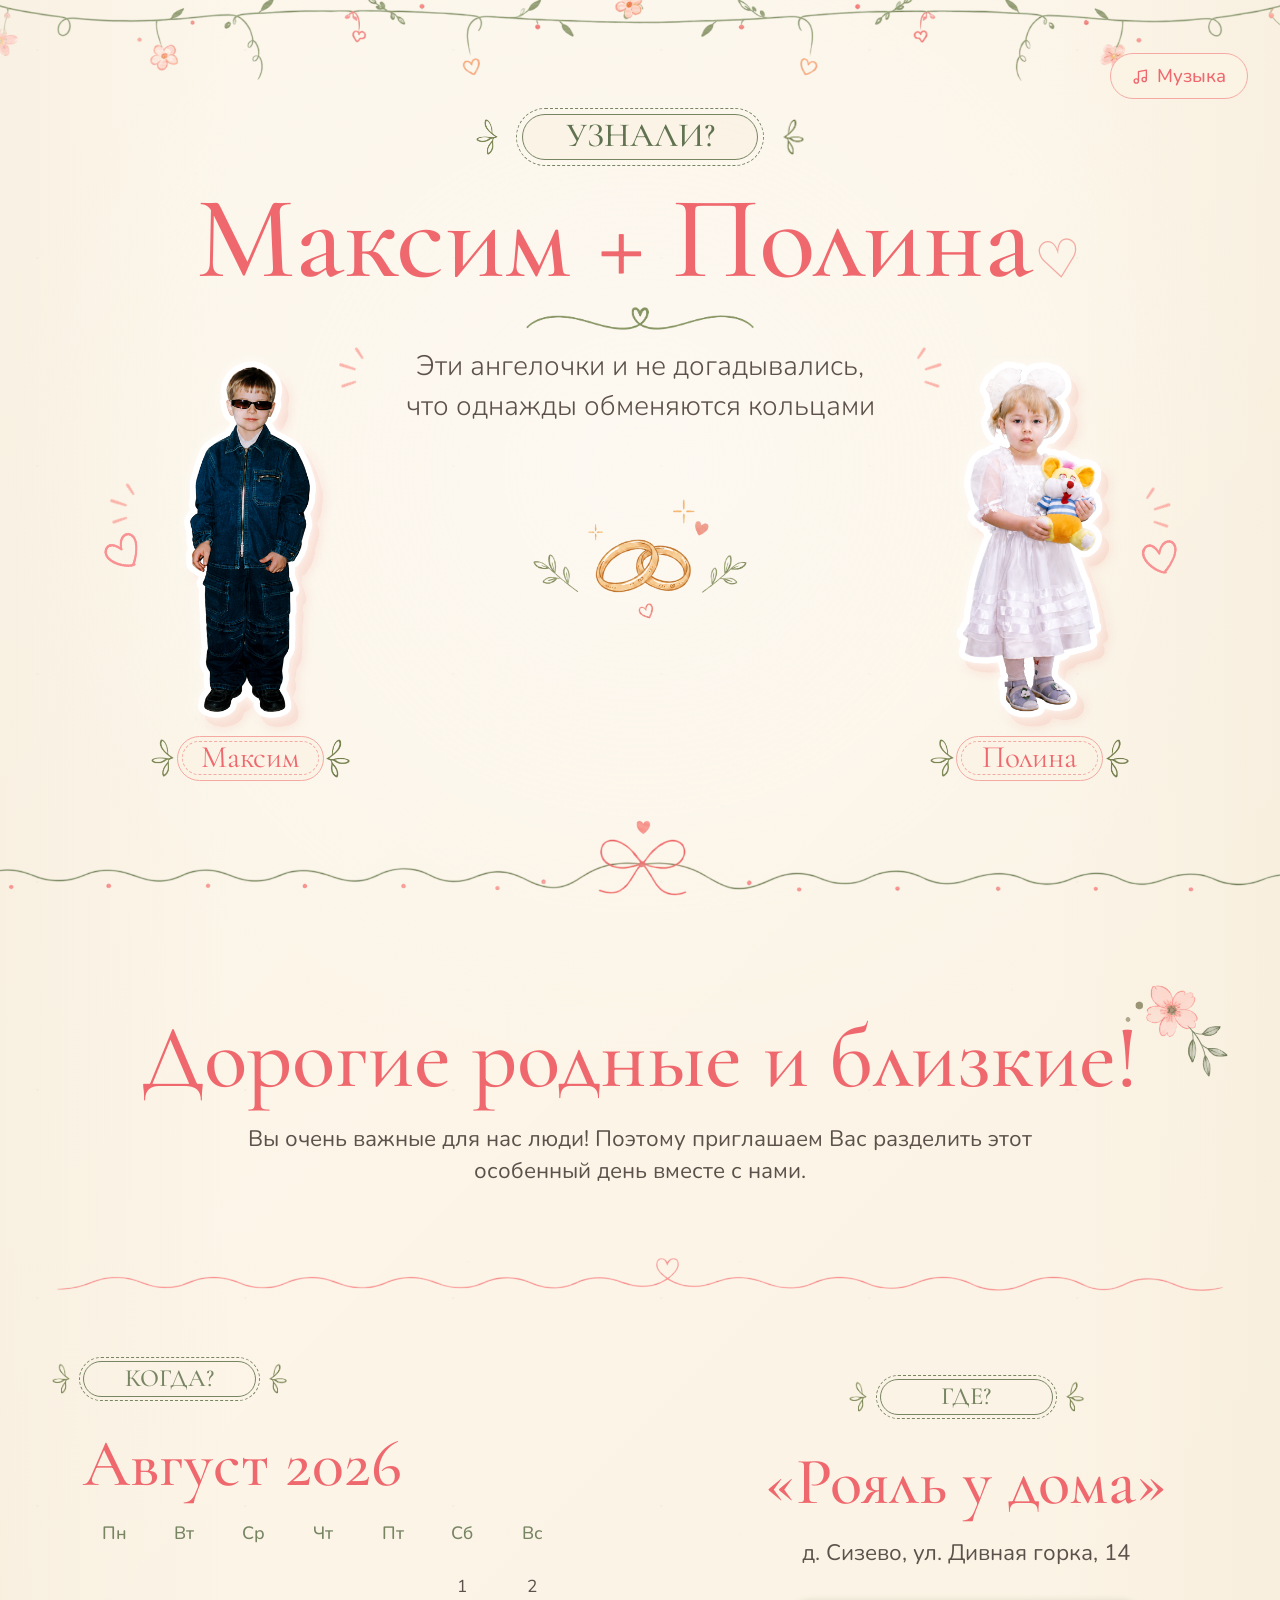
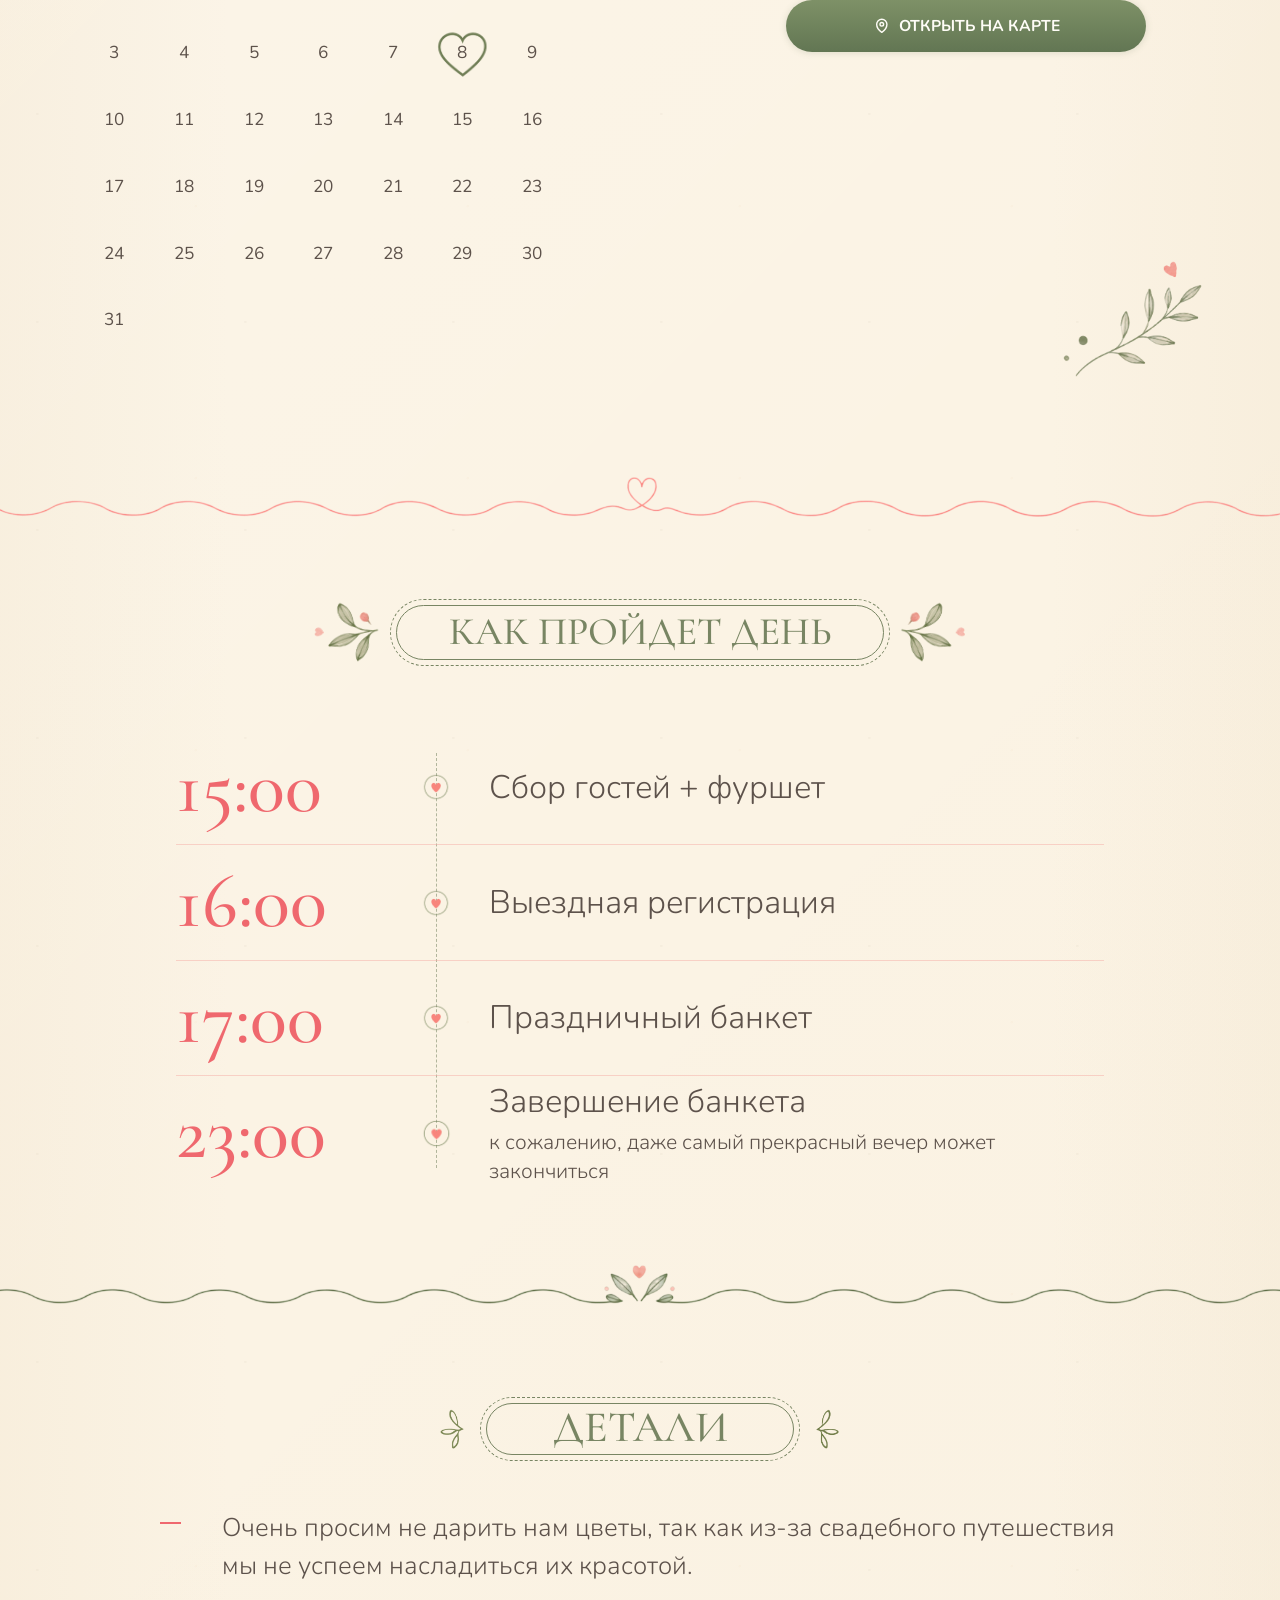
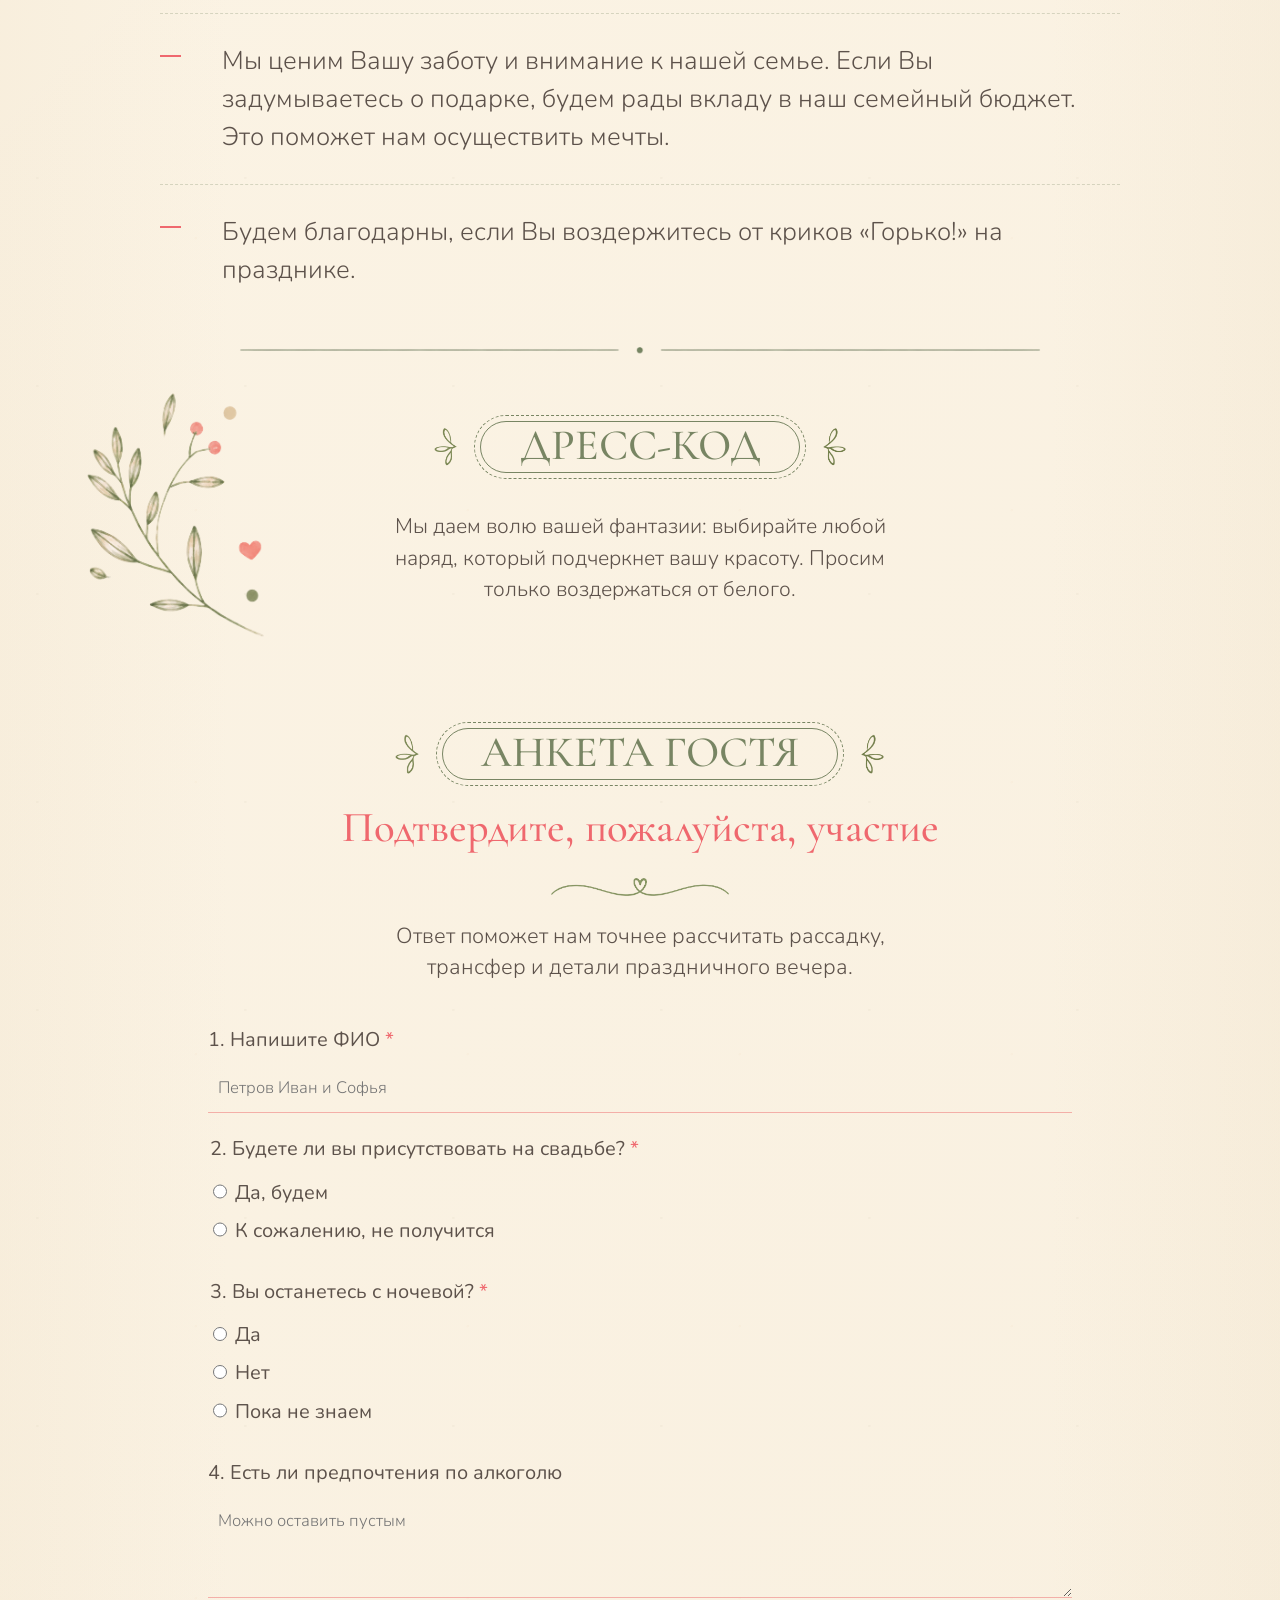
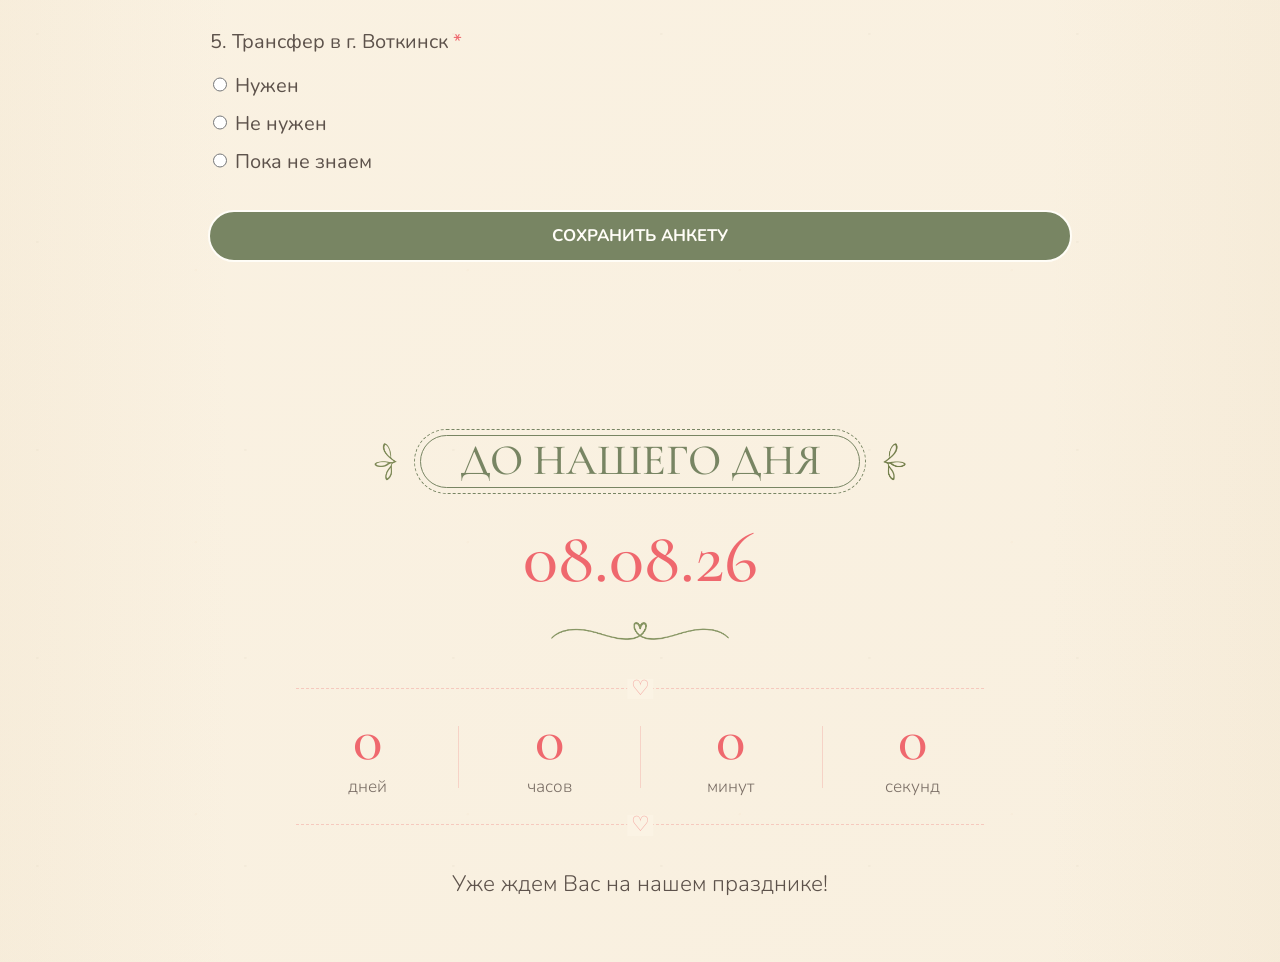
==== commit 135f6984: "Prepare Google Forms RSVP config" ====
--- a/index.html
+++ b/index.html
@@ -6,7 +6,7 @@
     <title>Максим + Полина | Свадебное приглашение</title>
     <meta
       name="description"
-      content="Именное свадебное приглашение Максима и Полины на 8 августа 2026 года."
+      content="Свадебное приглашение Максима и Полины на 8 августа 2026 года."
     >
     <meta name="theme-color" content="#efe6d6">
     <link rel="preconnect" href="https://fonts.googleapis.com">
@@ -15,11 +15,9 @@
       href="https://fonts.googleapis.com/css2?family=Comfortaa:wght@400;500;600;700&family=Cormorant+Garamond:wght@400;500;600;700&family=Marck+Script&family=Nunito:wght@300;400;500;600;700;800&family=Pangolin&display=swap"
       rel="stylesheet"
     >
-    <link rel="stylesheet" href="styles.css?v=20260527-details-dress-tight">
+    <link rel="stylesheet" href="styles.css?v=20260528-font-form-mobile">
   </head>
   <body>
-    <a class="skip-link" href="#invite">Перейти к приглашению</a>
-
     <audio id="weddingMusic" src="assets/basta-chk-acoustic.mp3" preload="auto"></audio>
     <button class="music-toggle" id="musicToggle" type="button" aria-pressed="false" aria-label="Включить музыку">
       <svg viewBox="0 0 24 24" aria-hidden="true">
@@ -375,6 +373,7 @@
       </section>
     </main>
 
-    <script src="script.js?v=20260524-program-fixes"></script>
+    <script src="rsvp-config.js?v=20260528-google-form"></script>
+    <script src="script.js?v=20260528-google-form"></script>
   </body>
 </html>
--- a/styles.css
+++ b/styles.css
@@ -11,6 +11,7 @@
   --muted: #7b6f66;
   --white: #fffdf7;
   --error: #b91c1c;
+  --display-serif: "Cormorant Garamond", Georgia, serif;
   --stable-vh: 100svh;
   --paper-texture:
     radial-gradient(circle at 18% 24%, rgb(119 100 70 / 0.045) 0 1px, transparent 1.4px),
@@ -31,6 +32,7 @@
 body {
   margin: 0;
   min-width: 320px;
+  overflow-x: hidden;
   color: var(--ink);
   font-family: "Nunito", Arial, sans-serif;
   font-size: 1.05rem;
@@ -69,24 +71,6 @@
 
 [hidden] {
   display: none !important;
-}
-
-.skip-link {
-  position: fixed;
-  top: 1rem;
-  left: 1rem;
-  z-index: 20;
-  transform: translateY(-180%);
-  padding: 0.55rem 0.85rem;
-  border: 2px solid var(--olive-deep);
-  border-radius: 999px;
-  color: var(--white);
-  background: var(--olive-deep);
-  transition: transform 180ms ease;
-}
-
-.skip-link:focus {
-  transform: translateY(0);
 }
 
 .music-toggle {
@@ -338,7 +322,7 @@
   padding: 0.28rem clamp(1.8rem, 4vw, 2.65rem) 0.38rem;
   border: 1.2px solid var(--olive);
   color: var(--olive-deep);
-  font-family: "Cormorant Garamond", Georgia, serif;
+  font-family: var(--display-serif);
   font-size: clamp(1.5rem, 2.75vw, 2.12rem);
   font-weight: 500;
   letter-spacing: 0;
@@ -376,7 +360,7 @@
 .hero h1 {
   margin: 0;
   color: var(--pink);
-  font-family: "Cormorant Garamond", Georgia, serif;
+  font-family: var(--display-serif);
   font-size: clamp(4.85rem, 9.15vw, 7.45rem);
   font-weight: 500;
   line-height: 0.9;
@@ -392,7 +376,7 @@
   display: inline-block;
   margin-left: 0.06em;
   color: var(--pink-soft);
-  font-family: "Marck Script", "Cormorant Garamond", cursive;
+  font-family: "Marck Script", var(--display-serif), cursive;
   font-size: 0.45em;
   font-weight: 400;
   line-height: 0;
@@ -504,7 +488,7 @@
   gap: 0.15rem;
   margin-top: clamp(0.55rem, 1.3svh, 0.9rem);
   color: var(--pink);
-  font-family: "Cormorant Garamond", Georgia, serif;
+  font-family: var(--display-serif);
   font-size: clamp(1.48rem, 2.45vw, 1.95rem);
   font-weight: 400;
   line-height: 1;
@@ -655,7 +639,7 @@
   display: block;
   margin: 0 auto clamp(1rem, 1.7vw, 1.5rem);
   color: var(--pink);
-  font-family: "Cormorant Garamond", Georgia, serif;
+  font-family: var(--display-serif);
   font-size: clamp(3.8rem, 7vw, 6.9rem);
   font-weight: 500;
   line-height: 0.96;
@@ -711,7 +695,7 @@
   border: 1.25px solid var(--olive);
   border-radius: 999px;
   color: var(--olive);
-  font-family: "Cormorant Garamond", Georgia, serif;
+  font-family: var(--display-serif);
   font-size: clamp(1.24rem, 2vw, 1.55rem);
   font-weight: 500;
   line-height: 1;
@@ -749,7 +733,7 @@
 .invite-date-panel h2,
 .invite-place-panel h2 {
   color: var(--pink);
-  font-family: "Cormorant Garamond", Georgia, serif;
+  font-family: var(--display-serif);
   font-size: clamp(3.5rem, 5.2vw, 5.25rem);
   font-weight: 500;
   line-height: 0.92;
@@ -1170,7 +1154,7 @@
   border: 1.2px solid var(--olive);
   border-radius: 999px;
   color: var(--olive);
-  font-family: "Cormorant Garamond", Georgia, serif;
+  font-family: var(--display-serif);
   font-size: clamp(1.9rem, 3.05vw, 2.55rem);
   font-weight: 500;
   line-height: 1;
@@ -1245,7 +1229,7 @@
 
 .timeline-item time {
   color: var(--pink);
-  font-family: "Cormorant Garamond", Georgia, serif;
+  font-family: var(--display-serif);
   font-size: clamp(4.05rem, 6vw, 5.45rem);
   font-weight: 500;
   line-height: 0.94;
@@ -1345,7 +1329,7 @@
   border: 1.2px solid var(--olive);
   border-radius: 999px;
   color: var(--olive);
-  font-family: "Cormorant Garamond", Georgia, serif;
+  font-family: var(--display-serif);
   font-size: clamp(2.15rem, 3.4vw, 3.55rem);
   font-weight: 500;
   line-height: 0.9;
@@ -1451,7 +1435,7 @@
 .details-section::after {
   position: absolute;
   left: clamp(-1.5rem, 3vw, 3rem);
-  bottom: clamp(0.2rem, 2vw, 1.7rem);
+  bottom: clamp(-2.2rem, -0.8vw, -0.7rem);
   z-index: 1;
   width: clamp(10rem, 20vw, 17rem);
   aspect-ratio: 1122 / 1402;
@@ -1510,7 +1494,7 @@
   width: min(100%, 44rem);
   margin: clamp(1.2rem, 2.1vw, 1.8rem) auto 0;
   color: var(--pink);
-  font-family: "Cormorant Garamond", Georgia, serif;
+  font-family: var(--display-serif);
   font-size: clamp(2.15rem, 3.35vw, 3.55rem);
   font-weight: 500;
   line-height: 0.96;
@@ -1664,7 +1648,7 @@
 .countdown-section h2 {
   margin: clamp(1.65rem, 3vw, 2.35rem) 0 0;
   color: var(--pink);
-  font-family: "Cormorant Garamond", Georgia, serif;
+  font-family: var(--display-serif);
   font-size: clamp(3.25rem, 5.7vw, 5.75rem);
   font-weight: 500;
   line-height: 0.92;
@@ -1691,7 +1675,7 @@
   width: 1.6rem;
   color: var(--pink-soft);
   background: var(--cream);
-  font-family: "Cormorant Garamond", Georgia, serif;
+  font-family: var(--display-serif);
   font-size: 1.3rem;
   line-height: 1;
   content: "♡";
@@ -1724,7 +1708,7 @@
 .countdown strong {
   display: block;
   color: var(--pink);
-  font-family: "Cormorant Garamond", Georgia, serif;
+  font-family: var(--display-serif);
   font-size: clamp(2.65rem, 4.8vw, 4.35rem);
   font-weight: 500;
   line-height: 0.92;
@@ -1953,6 +1937,7 @@
 
   .memory-card > img {
     height: clamp(12.3rem, 45vw, 31rem);
+    filter: drop-shadow(0.3rem 0.45rem 0 rgb(244 170 163 / 0.3));
   }
 
   .memory-name {
@@ -2141,10 +2126,7 @@
   }
 
   .details-section::after {
-    left: -2.9rem;
-    bottom: 0.65rem;
-    width: clamp(5.8rem, 25vw, 7.2rem);
-    opacity: 0.92;
+    display: none;
   }
 
   .dress-panel .dress-text {
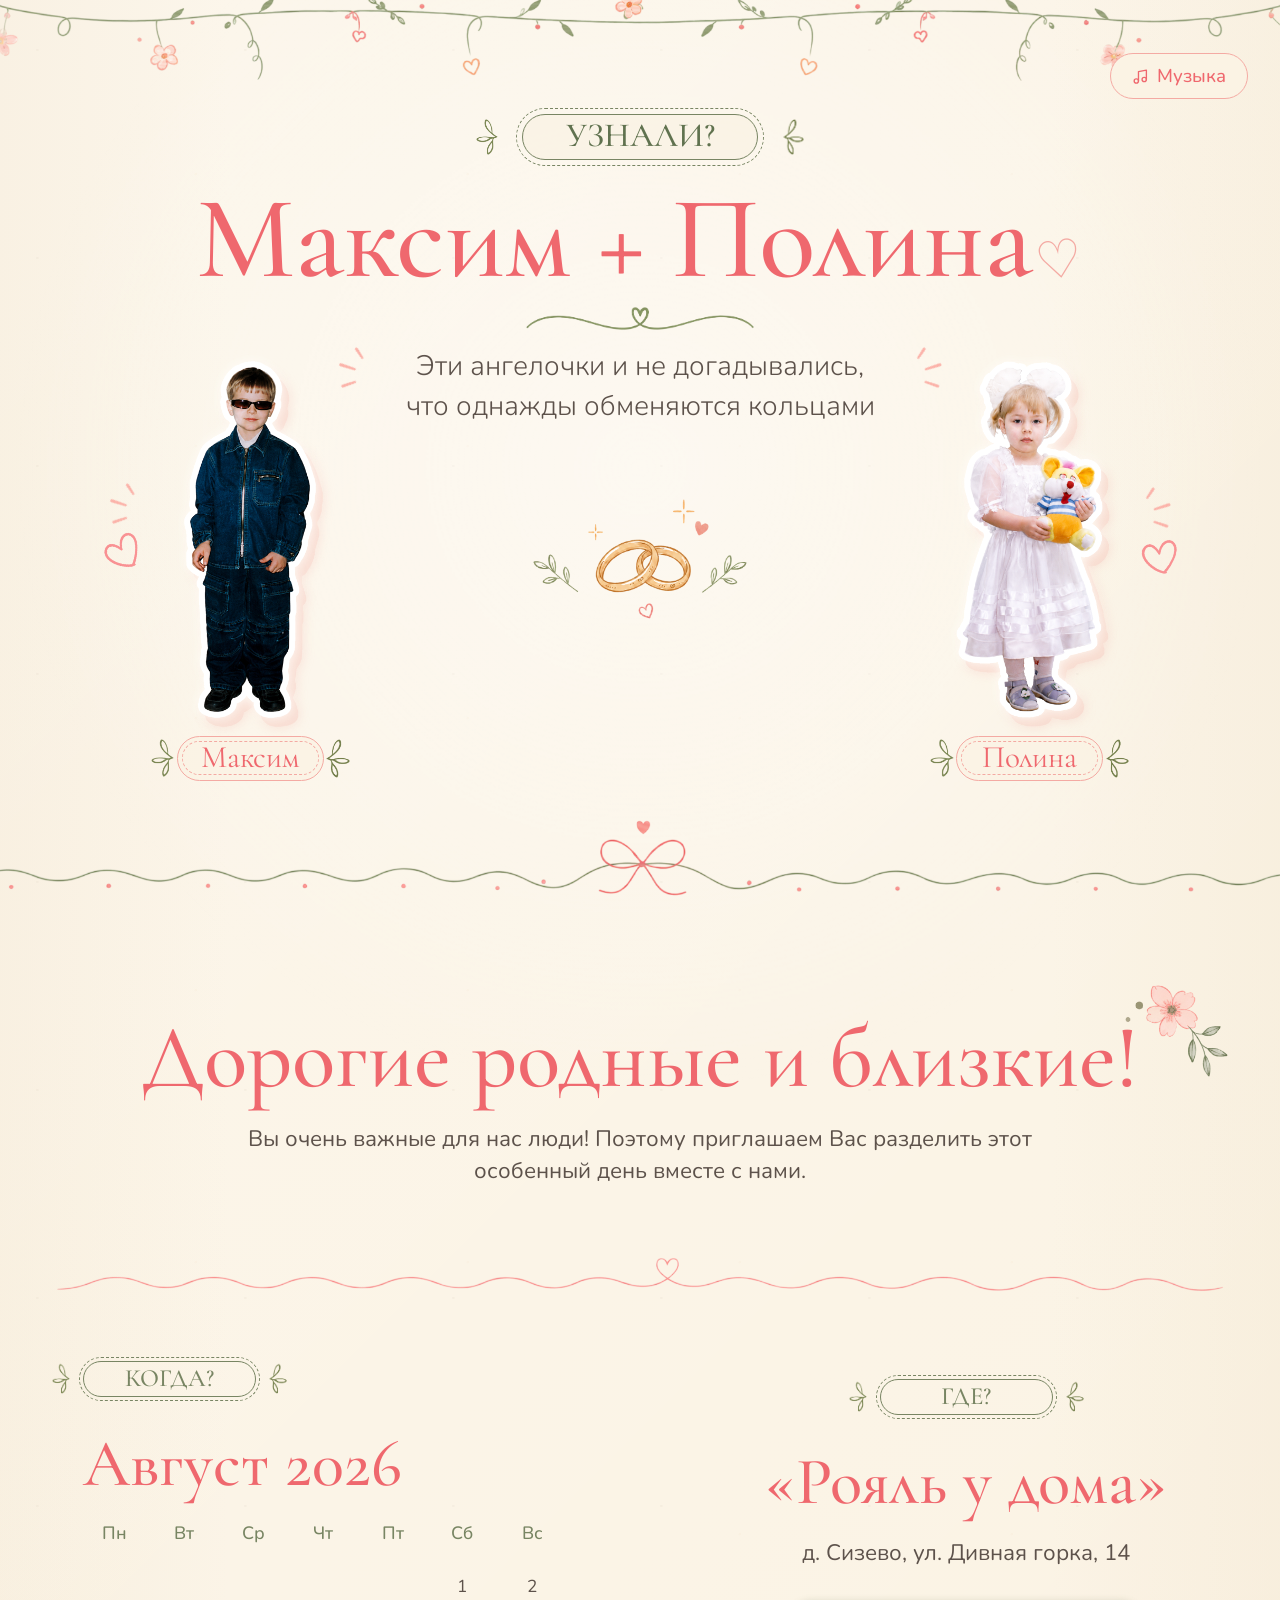
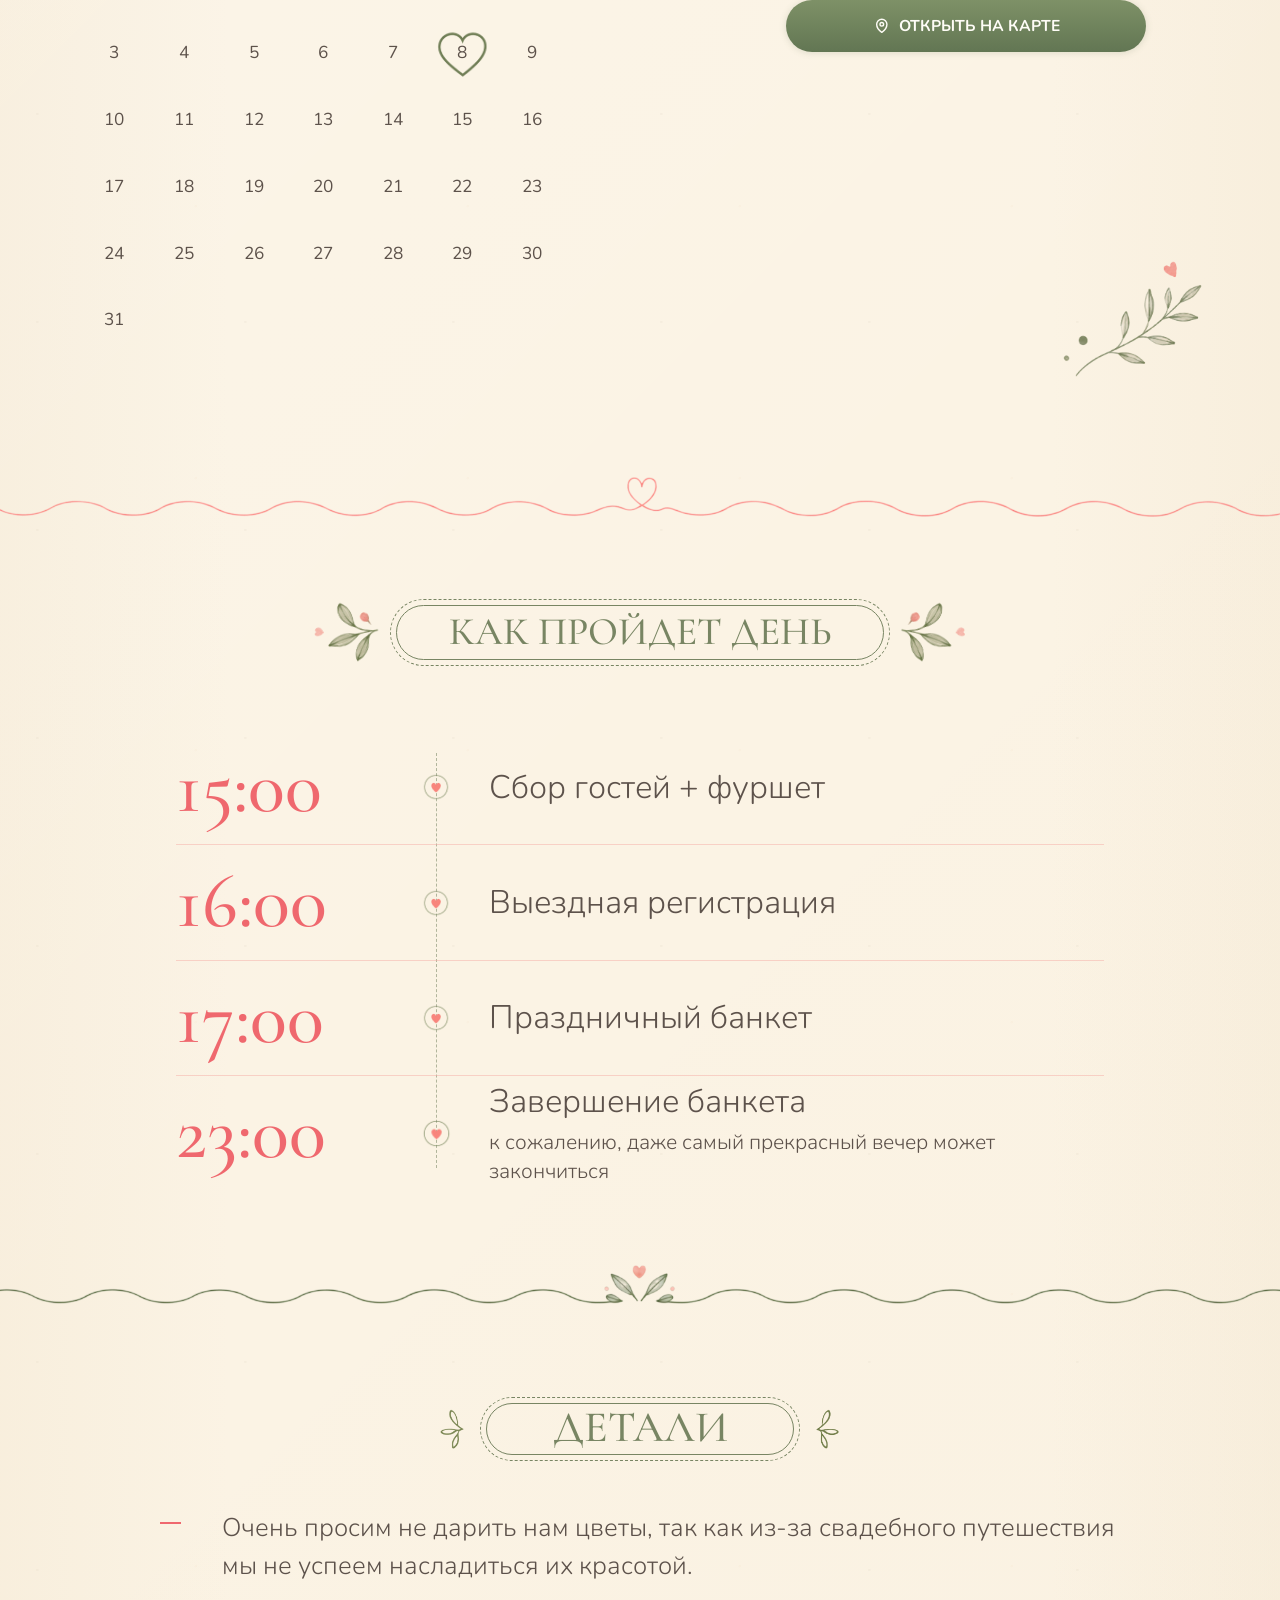
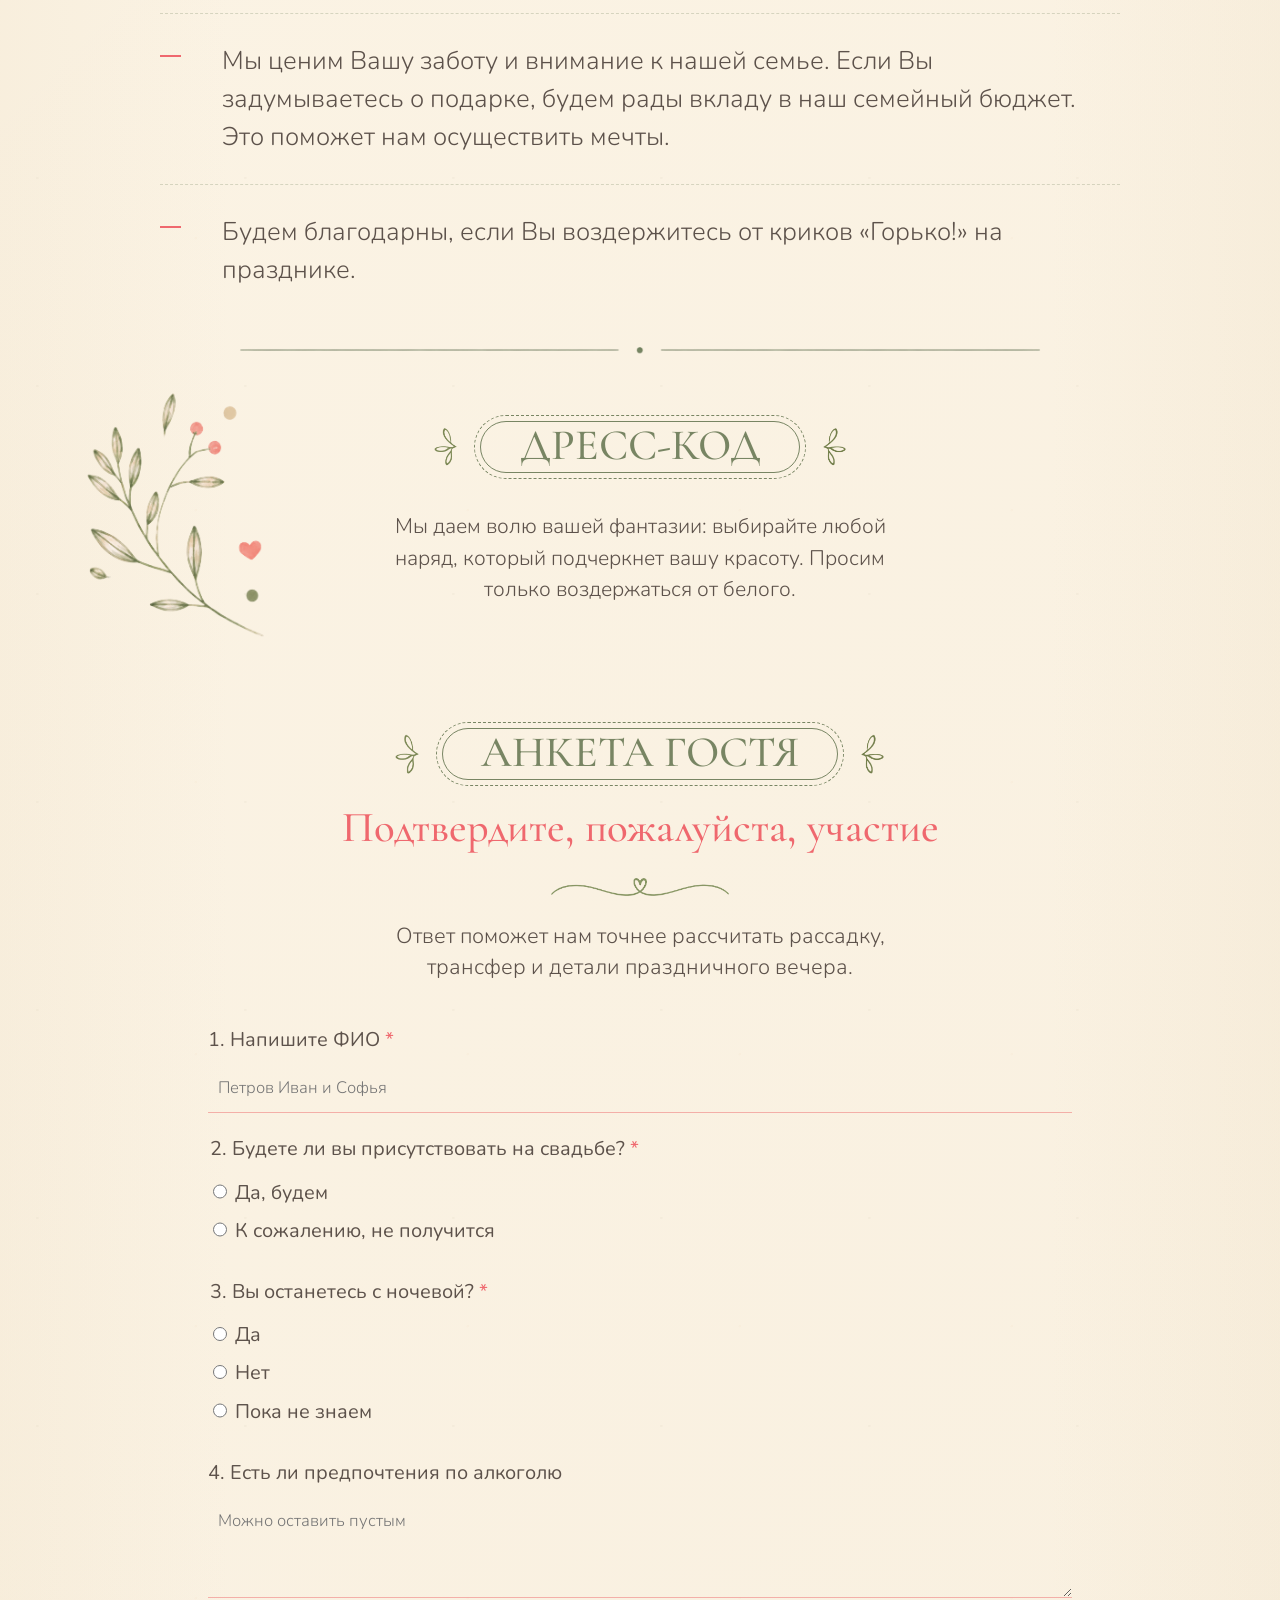
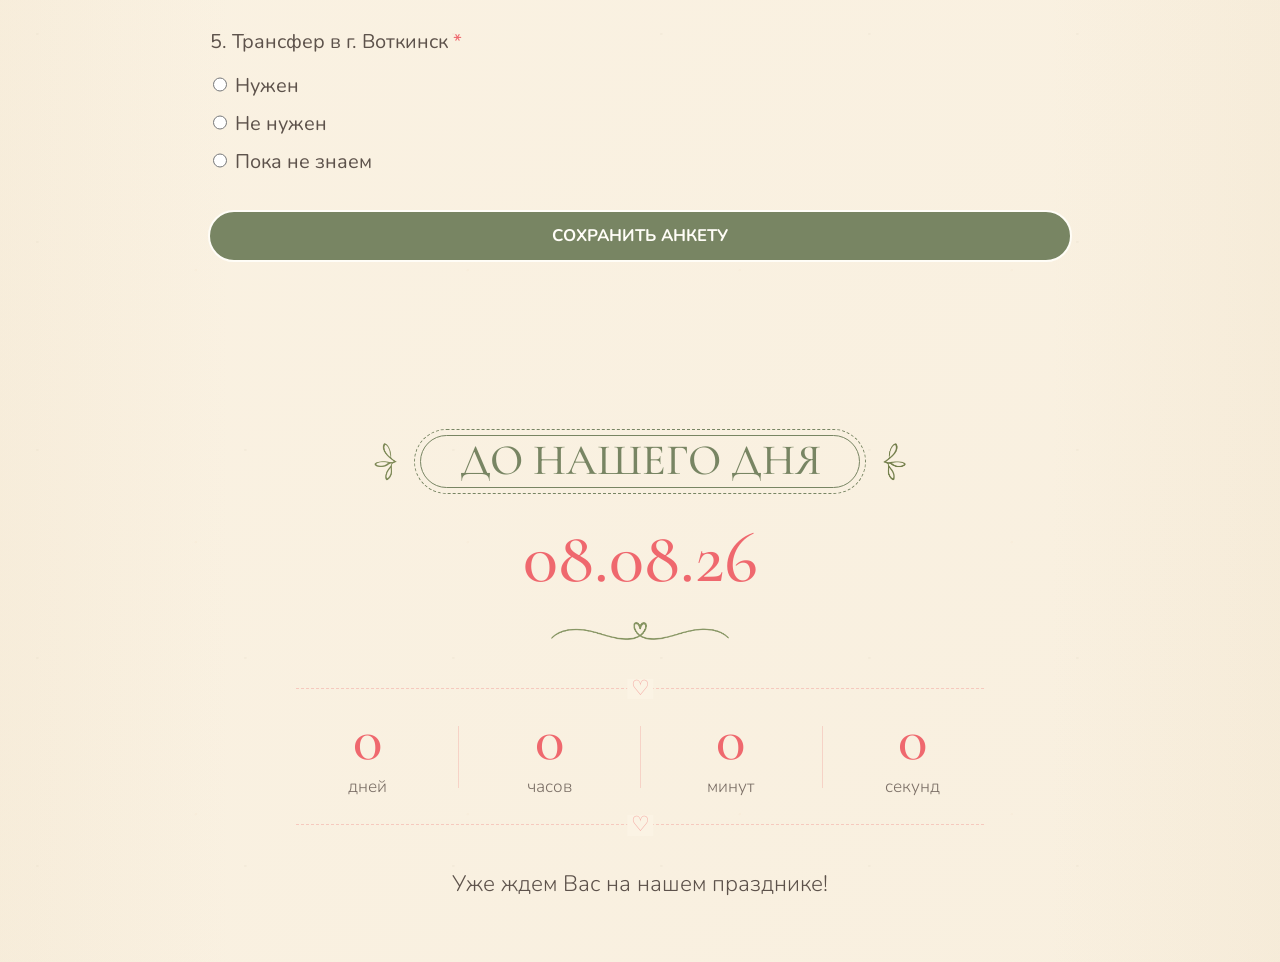
==== commit 9d7b0a6c: "Connect RSVP form to Google Forms" ====
--- a/index.html
+++ b/index.html
@@ -373,7 +373,7 @@
       </section>
     </main>
 
-    <script src="rsvp-config.js?v=20260528-google-form"></script>
+    <script src="rsvp-config.js?v=20260528-google-form-live"></script>
     <script src="script.js?v=20260528-google-form"></script>
   </body>
 </html>
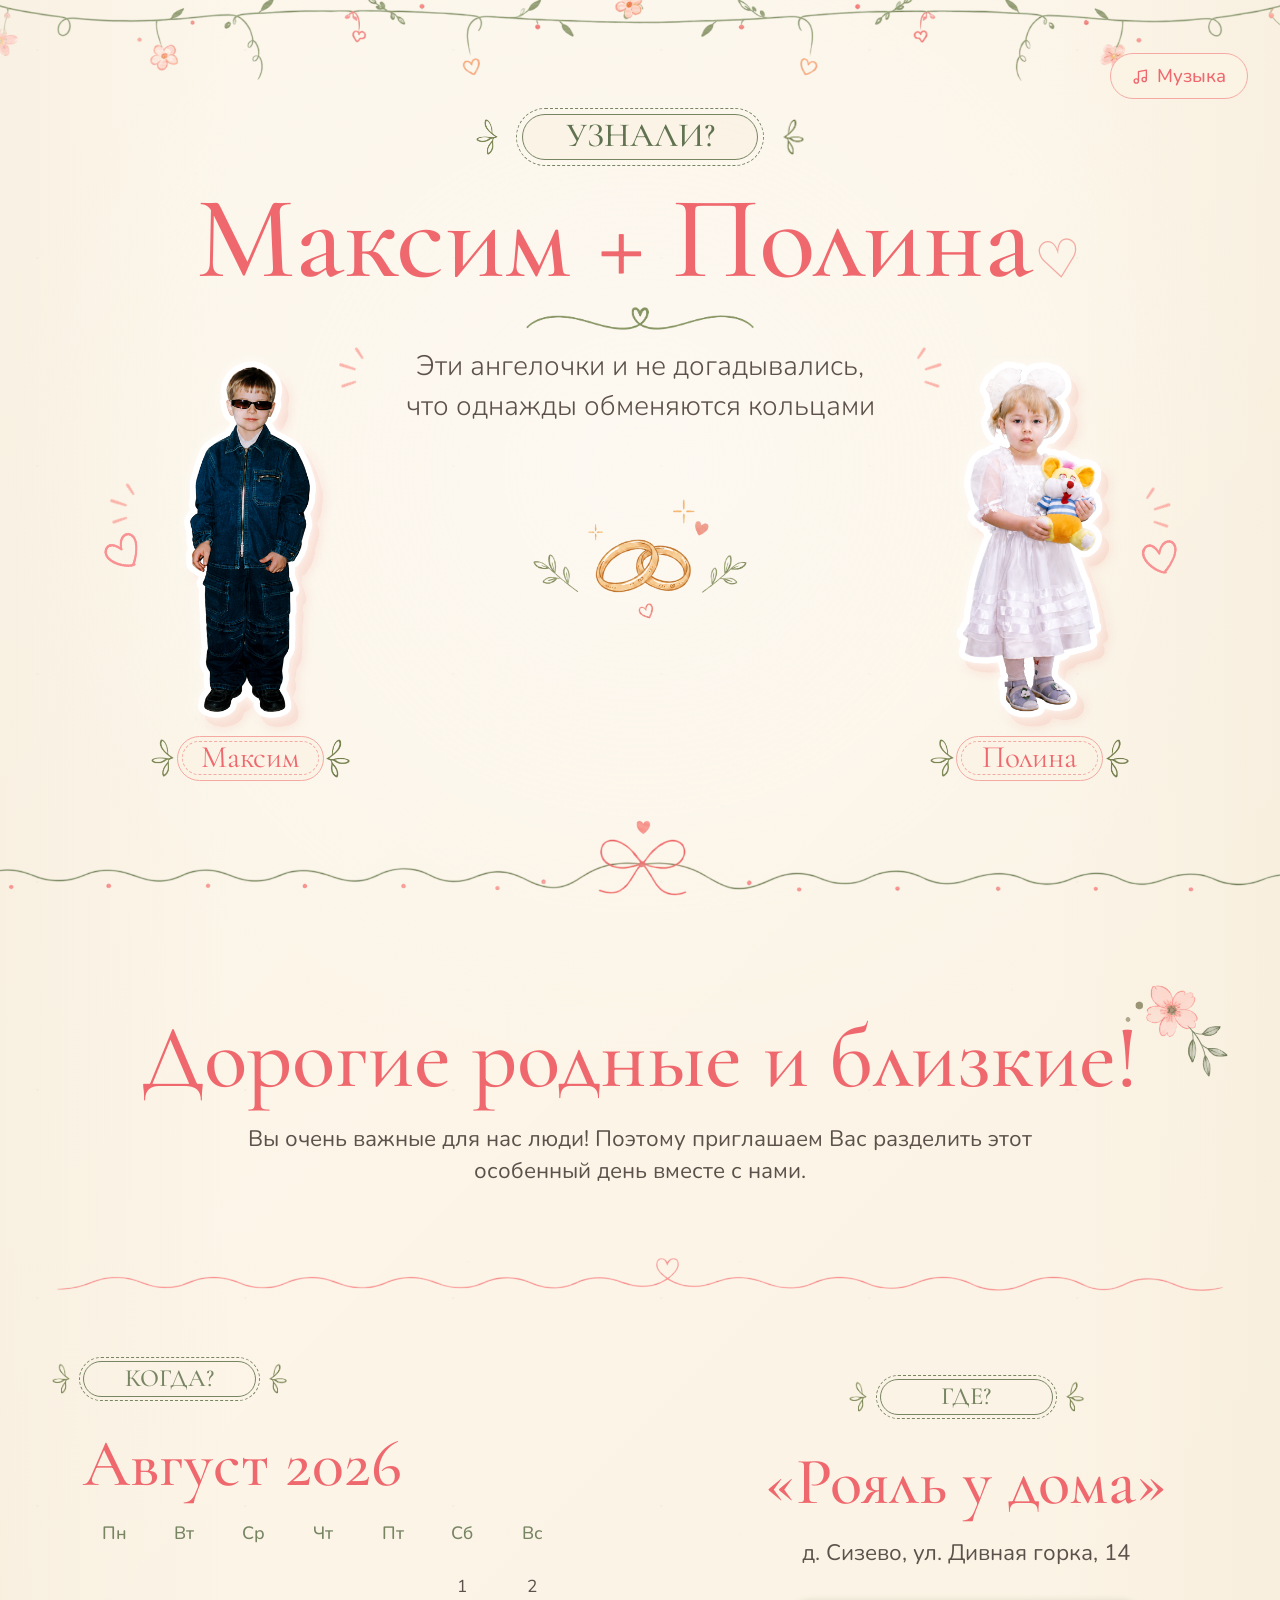
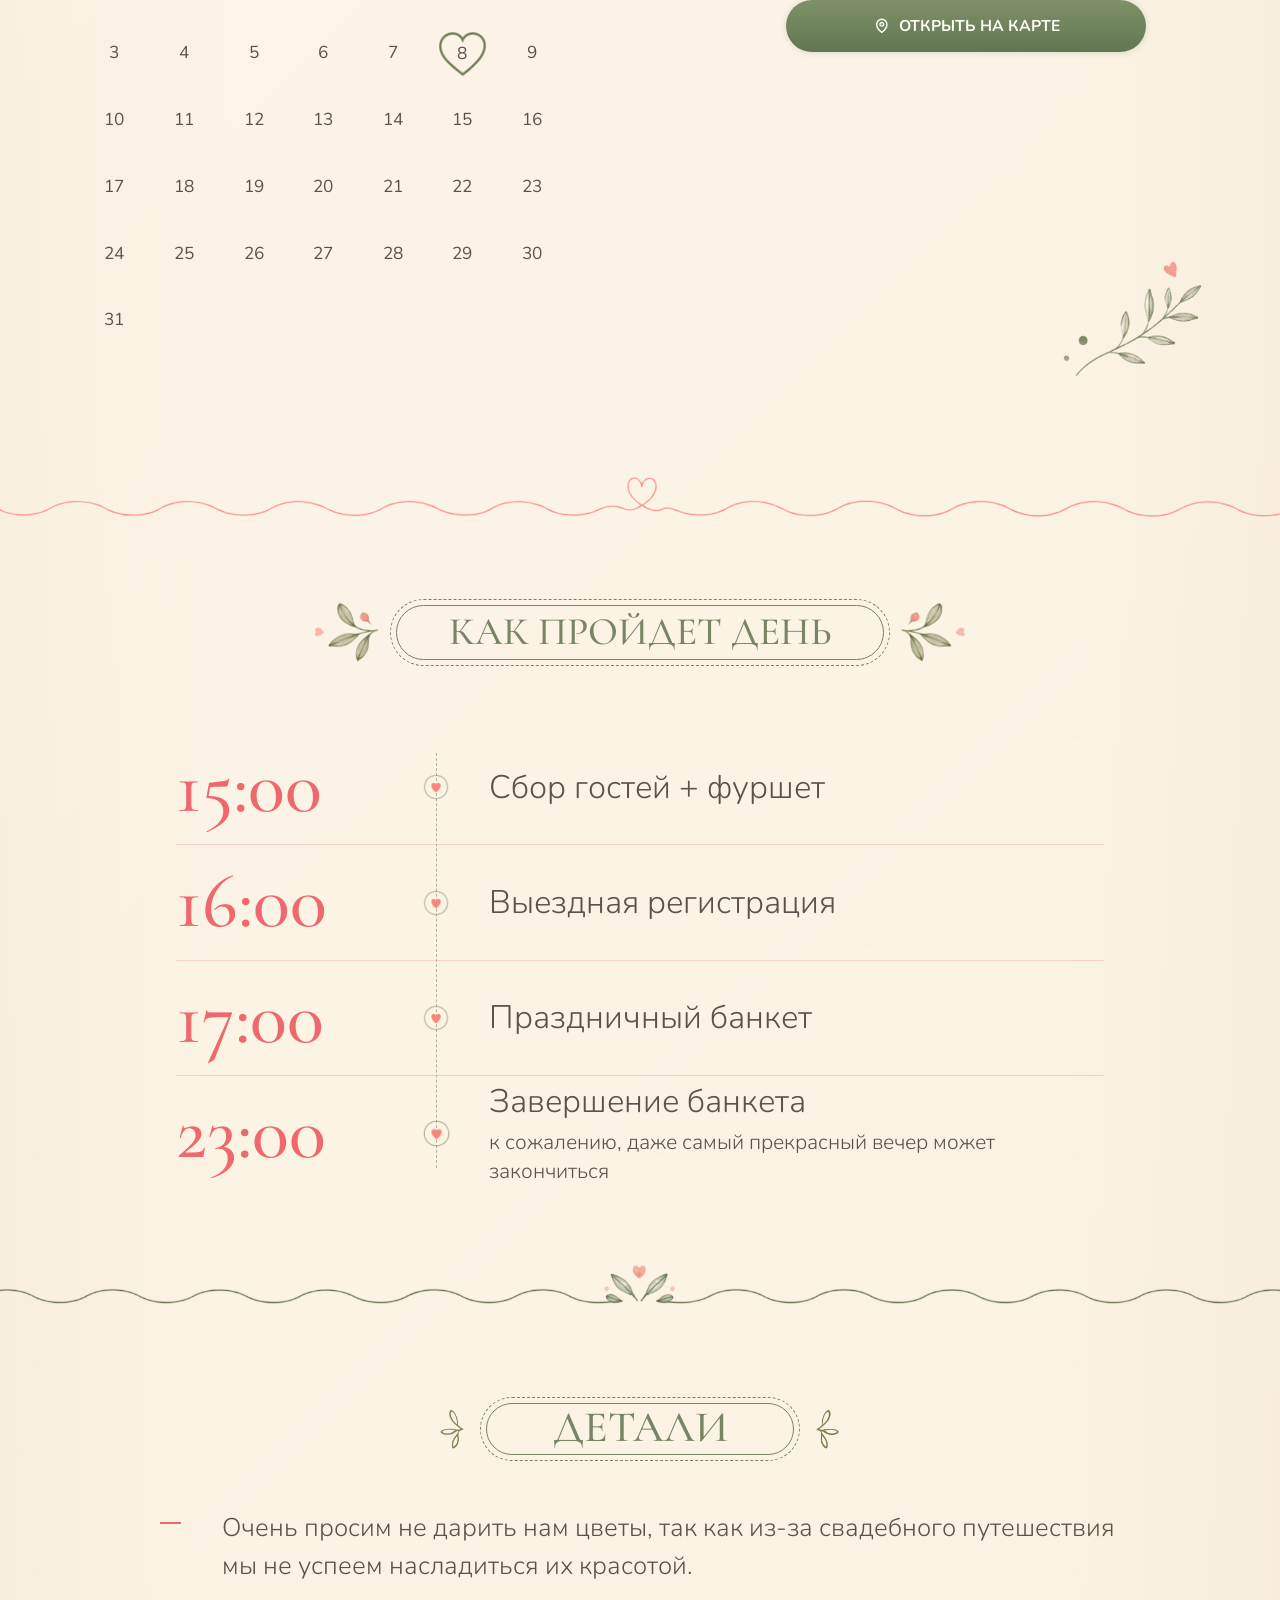
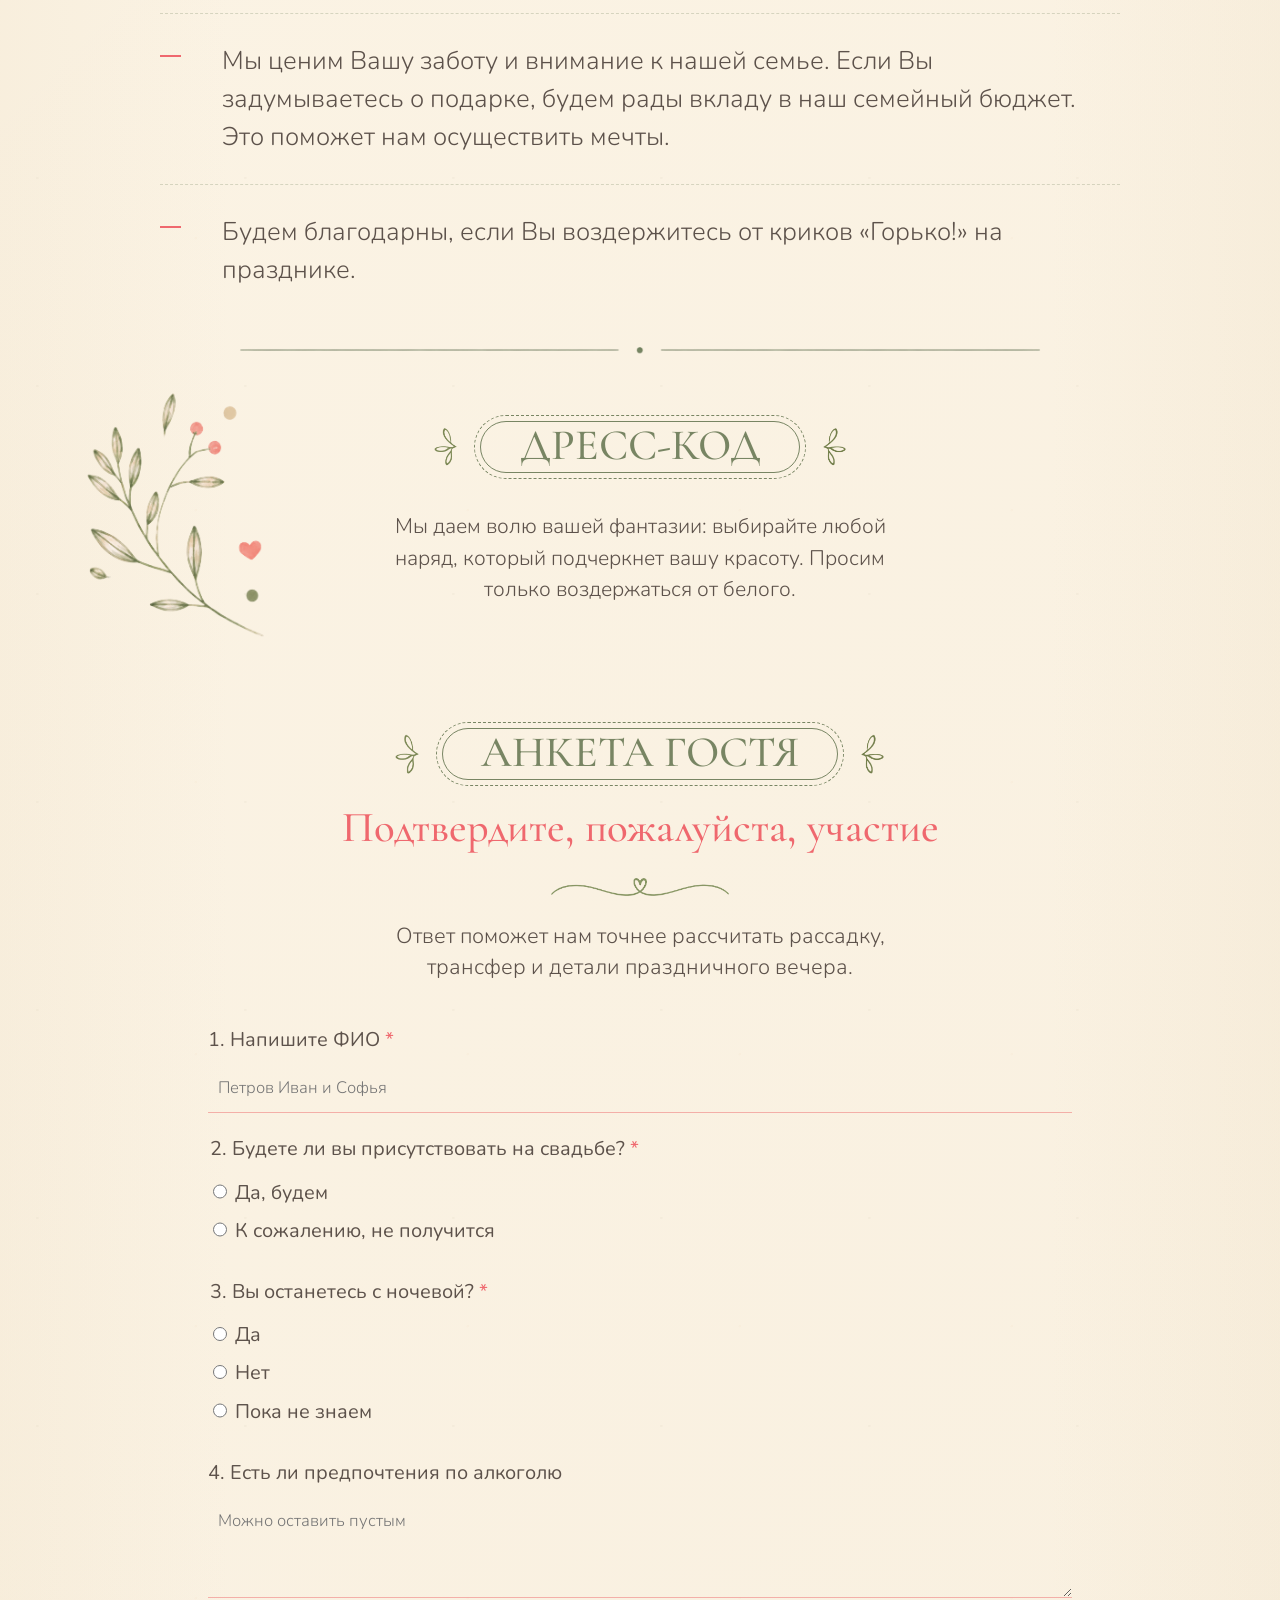
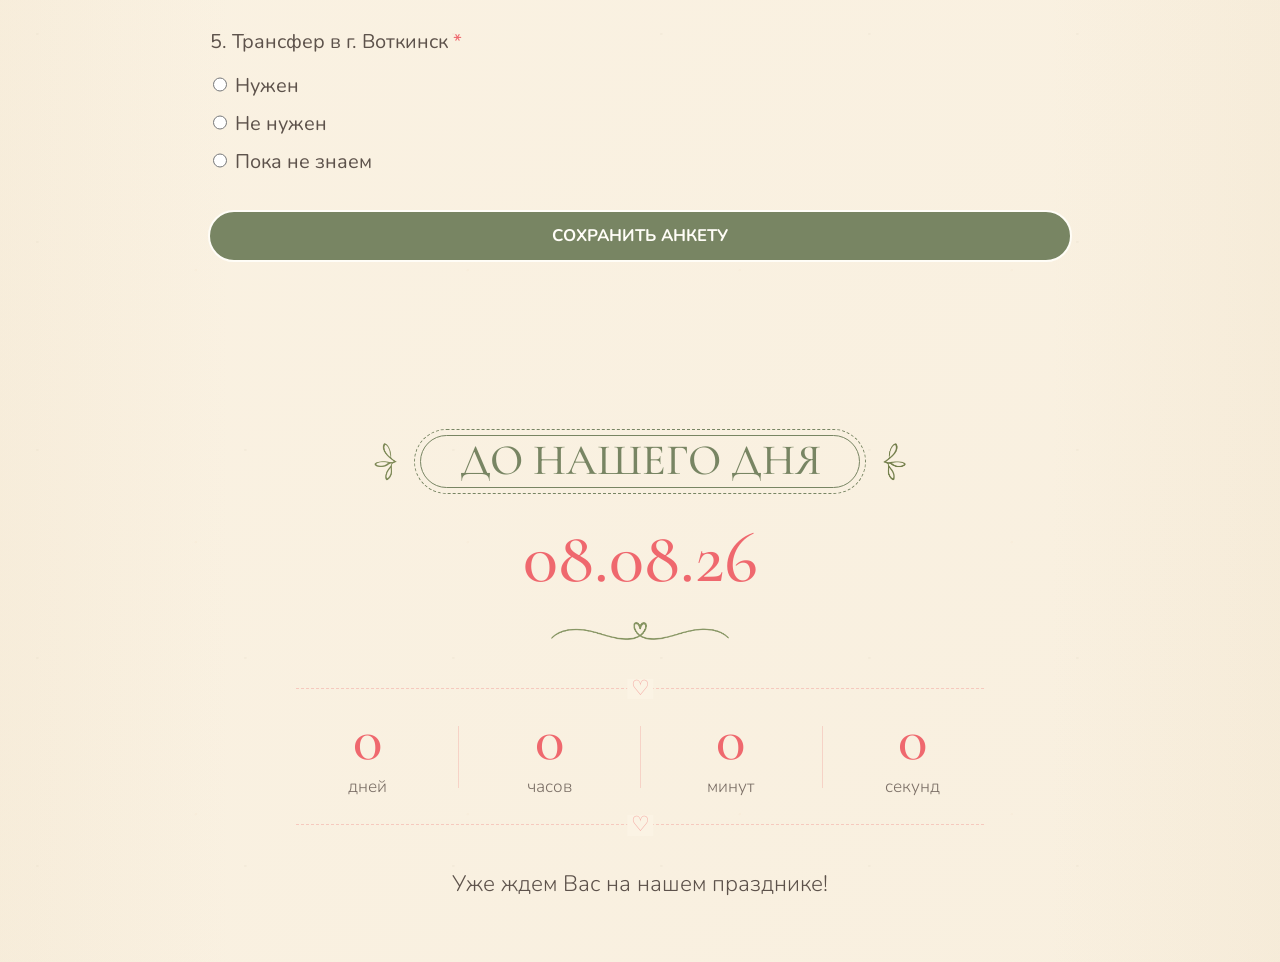
==== commit ea5d36eb: "Open generated invite links from top" ====
--- a/index.html
+++ b/index.html
@@ -15,7 +15,7 @@
       href="https://fonts.googleapis.com/css2?family=Comfortaa:wght@400;500;600;700&family=Cormorant+Garamond:wght@400;500;600;700&family=Marck+Script&family=Nunito:wght@300;400;500;600;700;800&family=Pangolin&display=swap"
       rel="stylesheet"
     >
-    <link rel="stylesheet" href="styles.css?v=20260528-font-form-mobile">
+    <link rel="stylesheet" href="styles.css?v=20260528-calendar-heart">
   </head>
   <body>
     <audio id="weddingMusic" src="assets/basta-chk-acoustic.mp3" preload="auto"></audio>
@@ -332,15 +332,6 @@
 
             <button class="button" type="submit">Сохранить анкету</button>
             <p class="form-status" id="formStatus" role="status" aria-live="polite"></p>
-
-            <div class="result-panel" id="resultPanel" hidden>
-              <label for="resultText">Готовый ответ</label>
-              <textarea id="resultText" rows="9" readonly></textarea>
-              <div class="result-actions">
-                <button class="button button--secondary" id="copyResult" type="button">Скопировать ответ</button>
-                <button class="button button--secondary" id="shareResult" type="button">Поделиться</button>
-              </div>
-            </div>
           </form>
         </div>
       </section>
@@ -374,6 +365,6 @@
     </main>
 
     <script src="rsvp-config.js?v=20260528-google-form-live"></script>
-    <script src="script.js?v=20260528-google-form"></script>
+    <script src="script.js?v=20260528-hide-rsvp-result"></script>
   </body>
 </html>
--- a/styles.css
+++ b/styles.css
@@ -800,8 +800,7 @@
 
 .link-form label,
 .field label,
-.field legend,
-.result-panel label {
+.field legend {
   display: block;
   margin-bottom: 0.58rem;
   color: var(--ink);
@@ -972,21 +971,17 @@
 
 .calendar-grid .wedding-day {
   color: var(--ink);
-}
-
-.calendar-grid .wedding-day::before {
-  position: absolute;
-  inset: 50% auto auto 50%;
-  z-index: -1;
-  width: 2.85em;
-  height: 2.65em;
   background-image: url("assets/screen2-heart.png");
   background-repeat: no-repeat;
   background-position: center;
-  background-size: contain;
+  background-size: 2.85em 2.65em;
   line-height: 1;
-  content: "";
-  transform: translate(-50%, -49%);
+}
+
+.calendar-grid .wedding-day > span[aria-hidden="true"] {
+  position: relative;
+  z-index: 1;
+  line-height: 1;
 }
 
 @media (max-width: 760px) {
@@ -1601,19 +1596,6 @@
   min-height: 4.6rem;
 }
 
-.result-panel {
-  display: grid;
-  gap: 0.75rem;
-  padding-top: 1rem;
-  border-top: 2px solid var(--olive);
-}
-
-.result-actions {
-  display: flex;
-  flex-wrap: wrap;
-  gap: 0.65rem;
-}
-
 .link-page-section {
   min-height: 100vh;
   display: grid;
@@ -2195,8 +2177,7 @@
 
   .link-form label,
   .field label,
-  .field legend,
-  .result-panel label {
+  .field legend {
     font-size: clamp(0.98rem, 3.7vw, 1.08rem);
   }
 
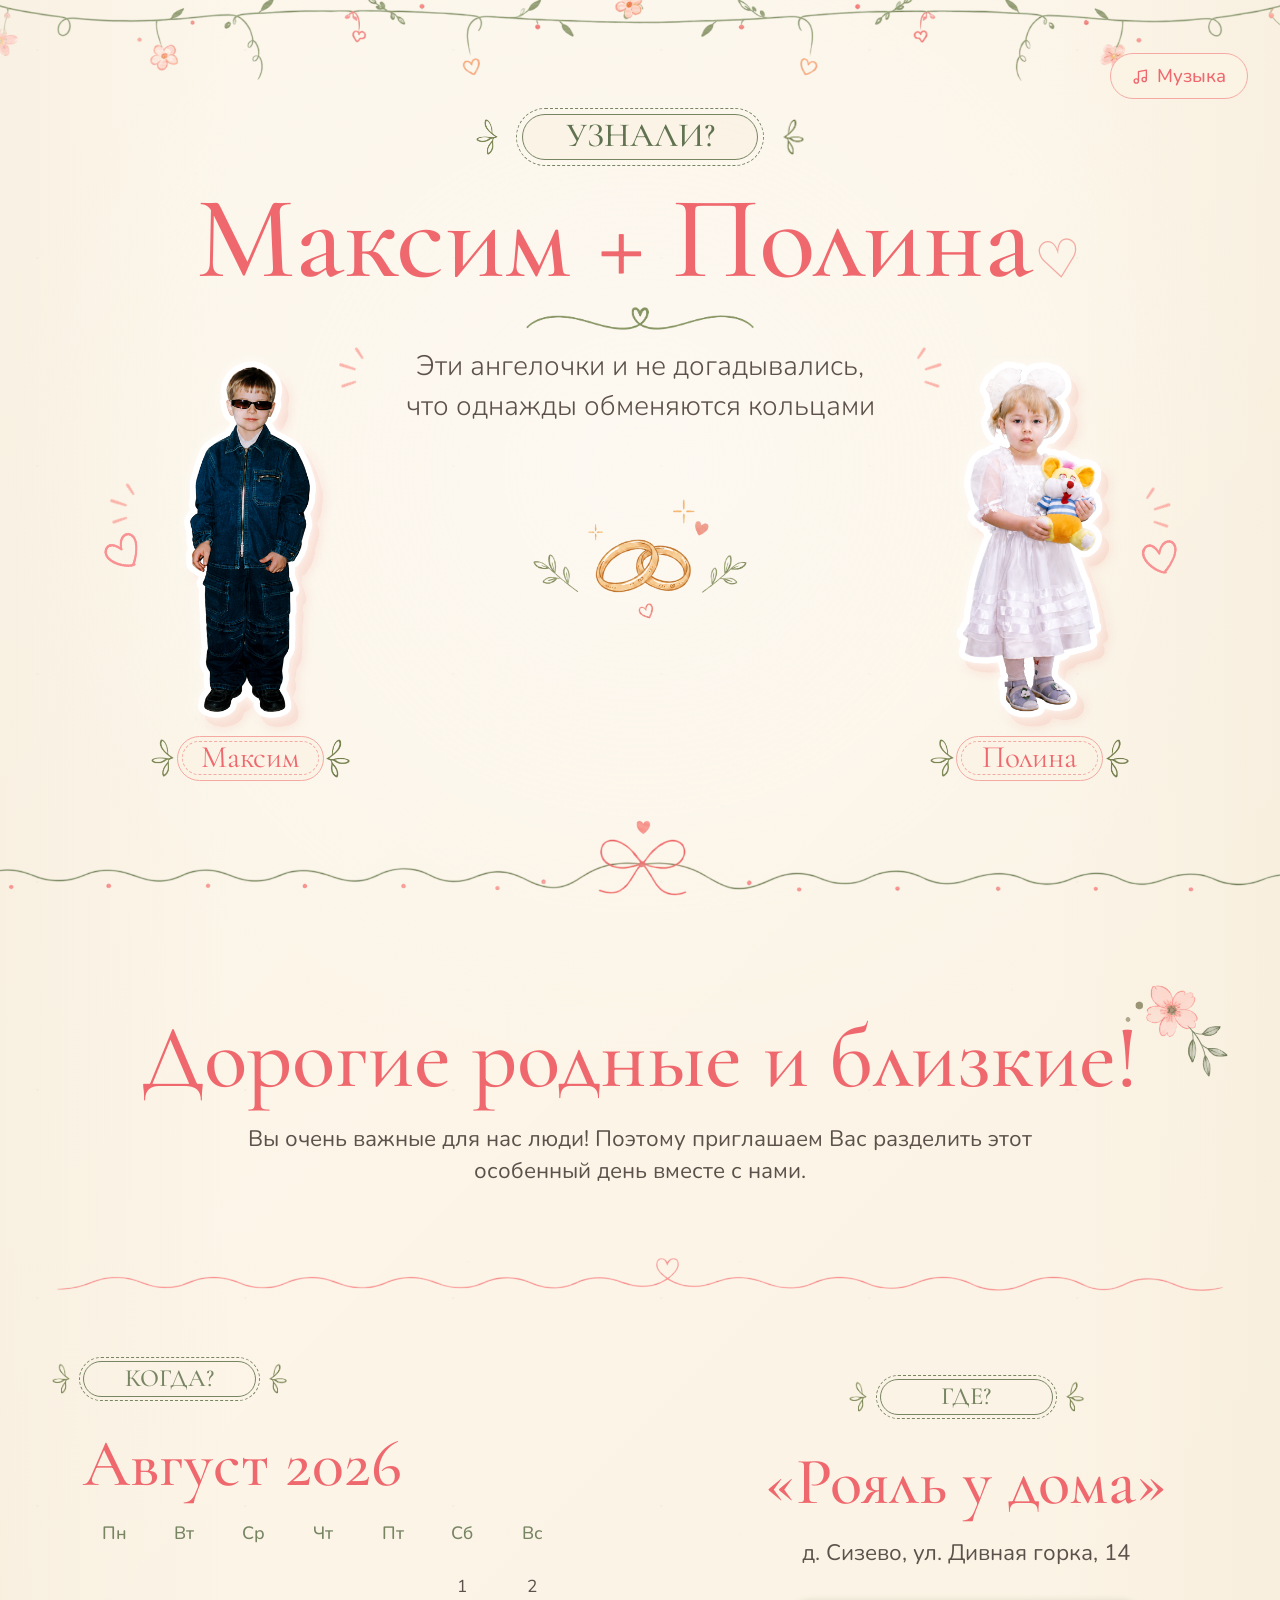
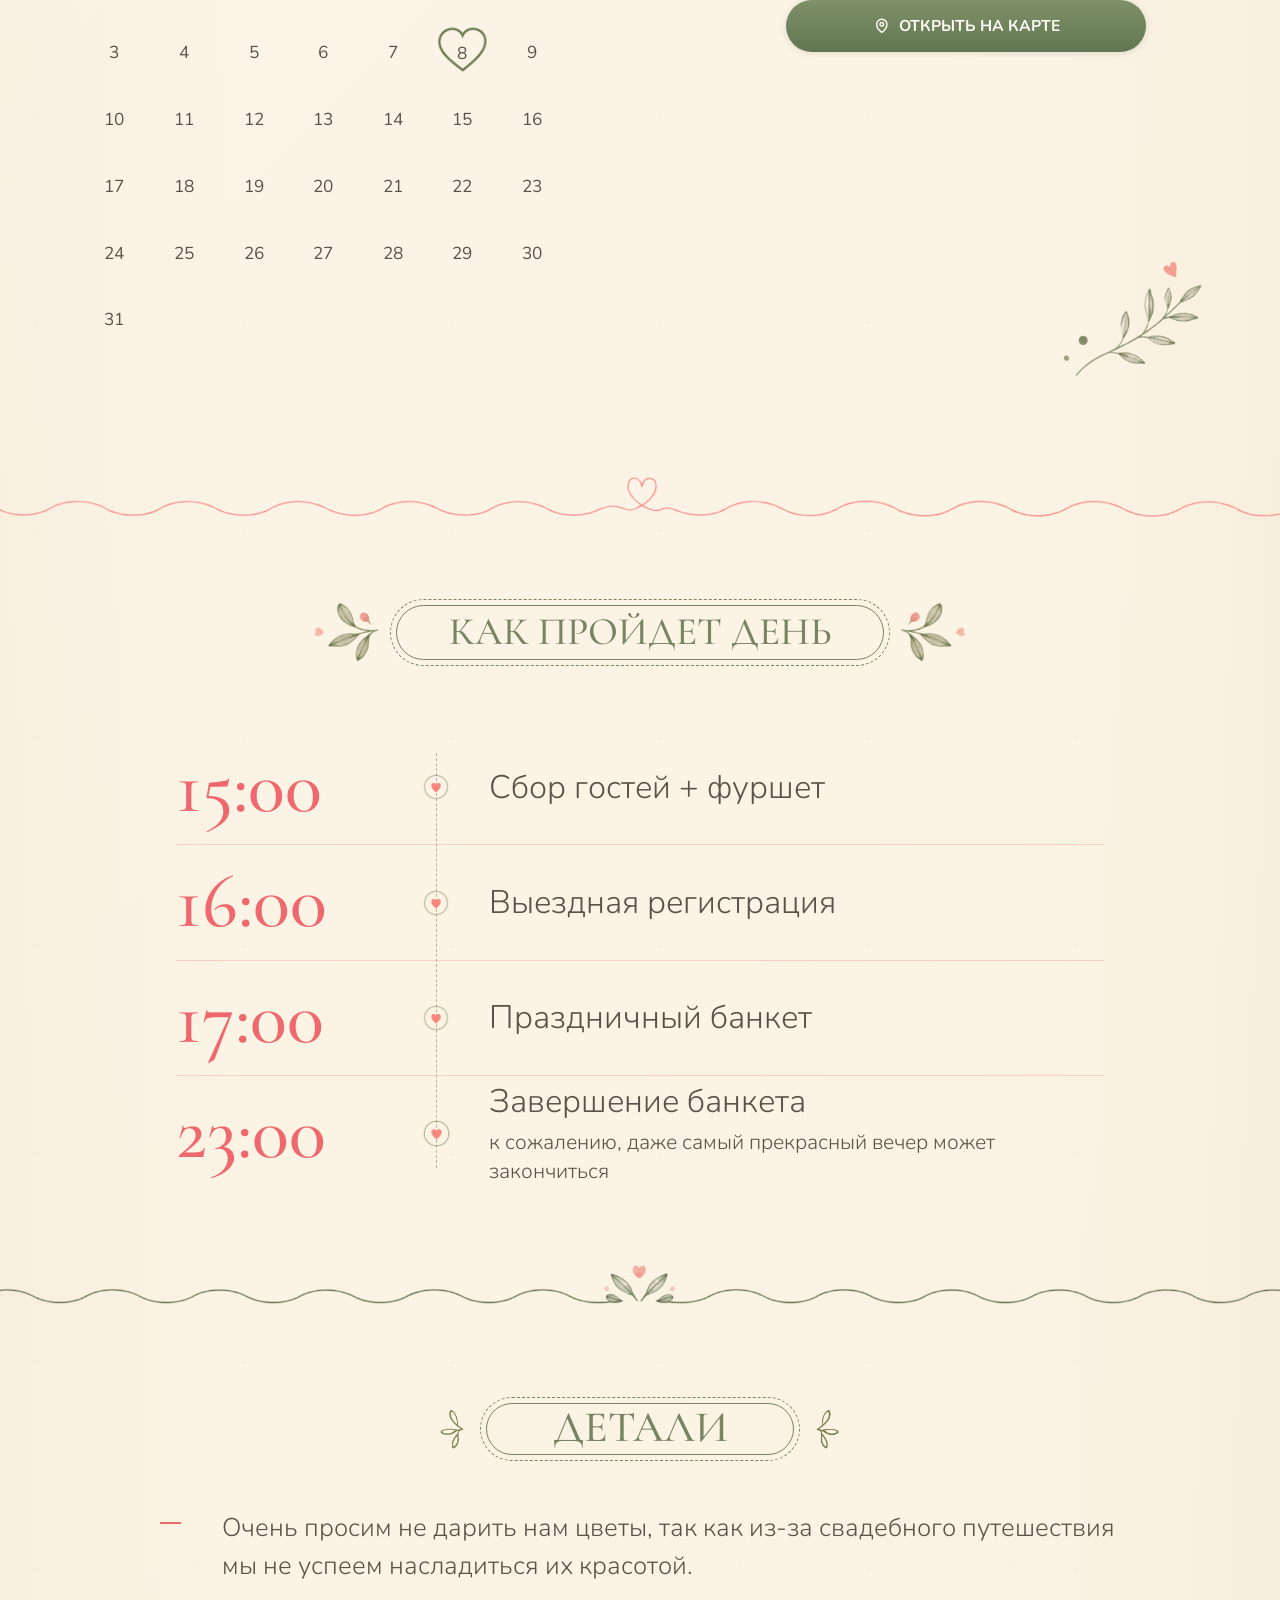
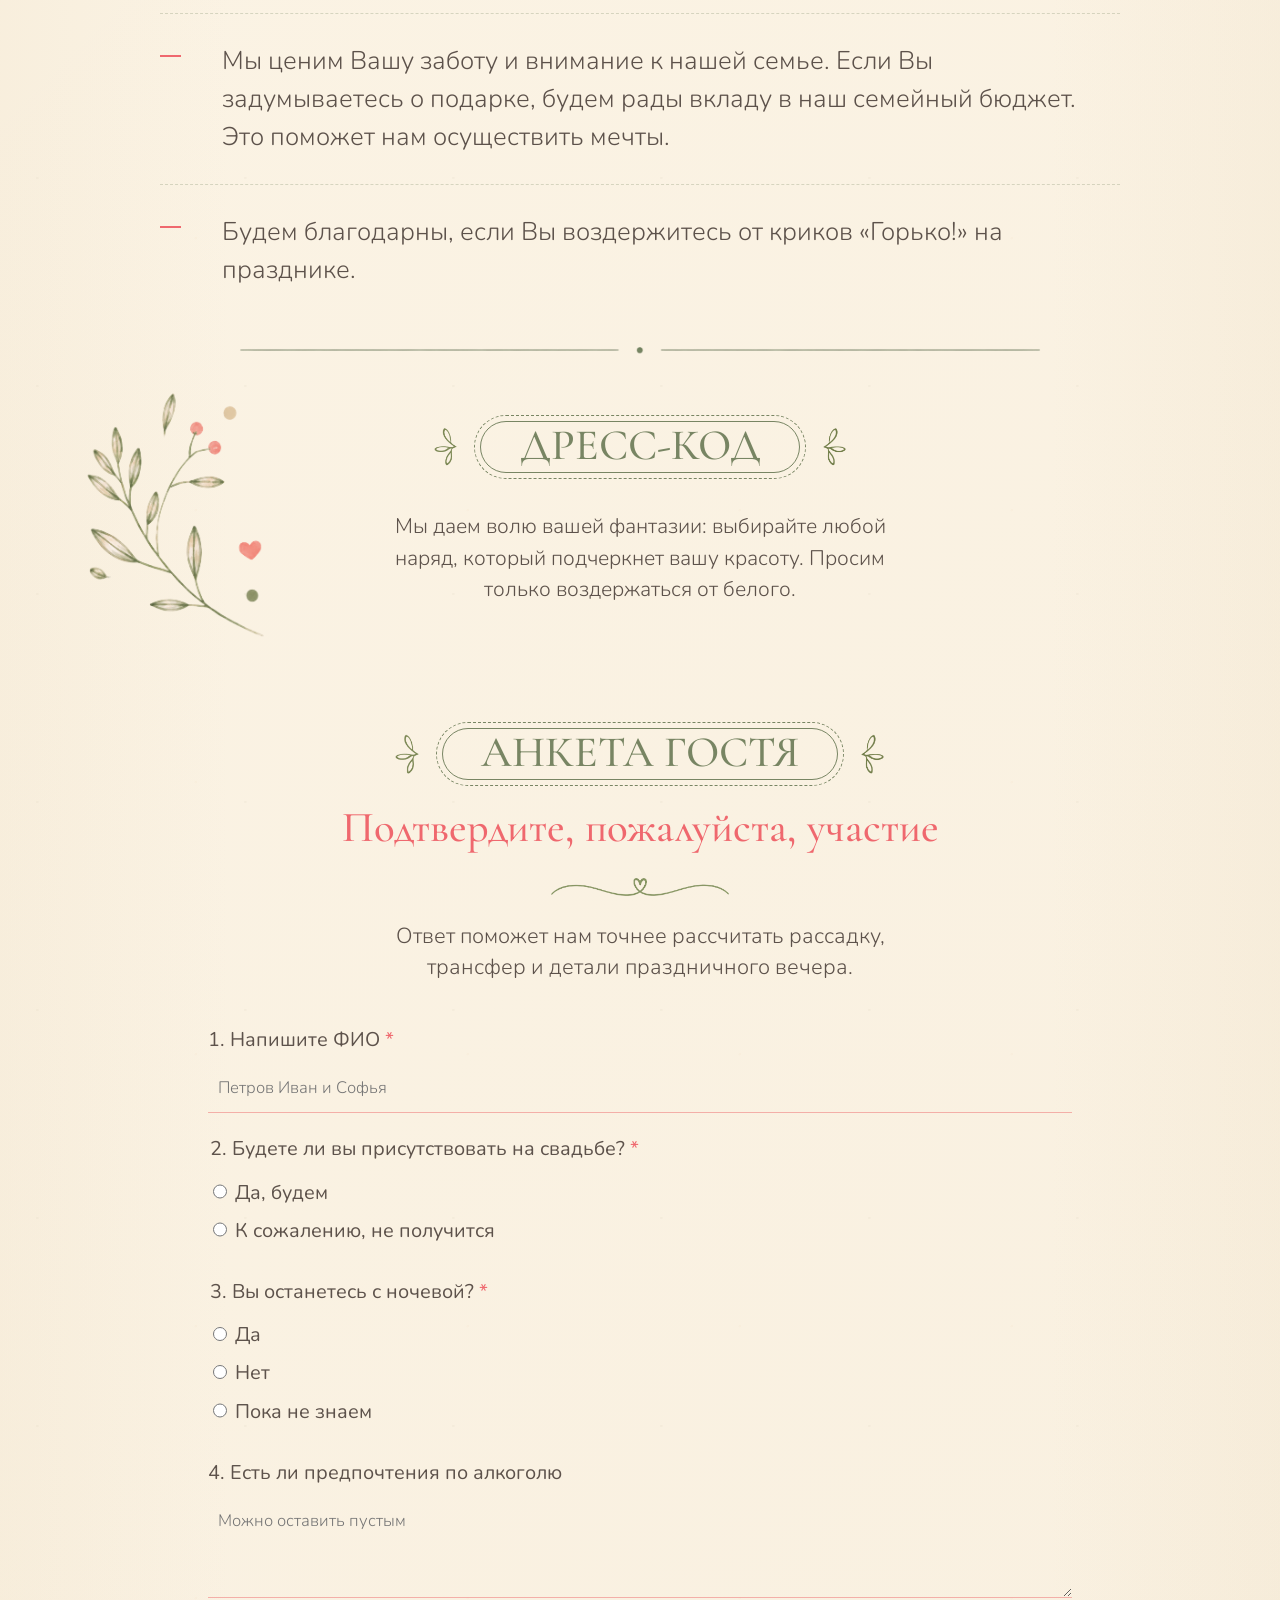
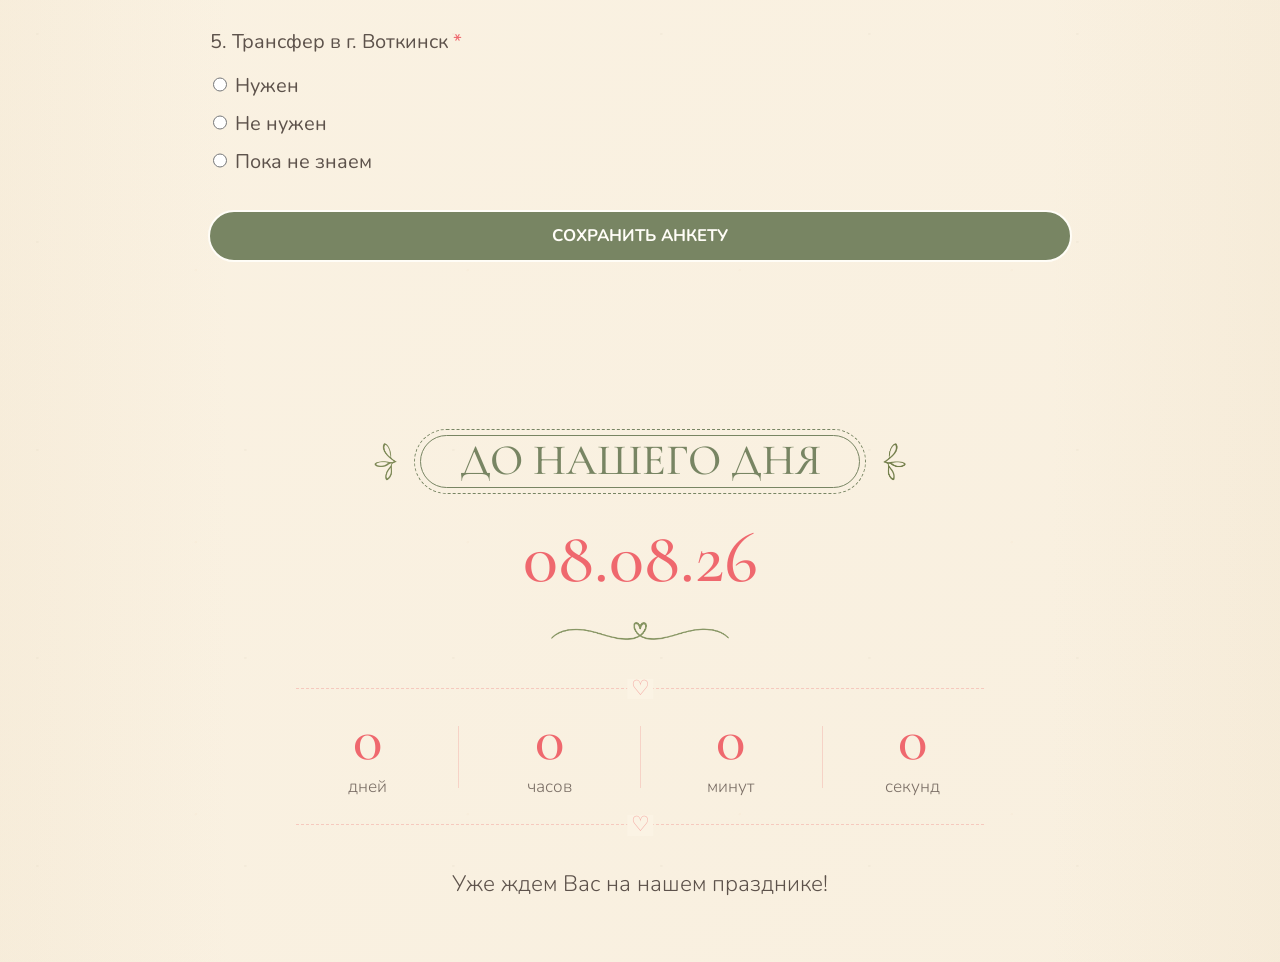
==== commit b565a952: "Stabilize calendar wedding day marker" ====
--- a/index.html
+++ b/index.html
@@ -15,7 +15,7 @@
       href="https://fonts.googleapis.com/css2?family=Comfortaa:wght@400;500;600;700&family=Cormorant+Garamond:wght@400;500;600;700&family=Marck+Script&family=Nunito:wght@300;400;500;600;700;800&family=Pangolin&display=swap"
       rel="stylesheet"
     >
-    <link rel="stylesheet" href="styles.css?v=20260528-calendar-heart">
+    <link rel="stylesheet" href="styles.css?v=20260528-calendar-heart-layer">
   </head>
   <body>
     <audio id="weddingMusic" src="assets/basta-chk-acoustic.mp3" preload="auto"></audio>
@@ -129,7 +129,8 @@
                   <span>6</span>
                   <span>7</span>
                   <time class="wedding-day" datetime="2026-08-08">
-                    <span aria-hidden="true">8</span>
+                    <span class="wedding-day-heart" aria-hidden="true"></span>
+                    <span class="wedding-day-number" aria-hidden="true">8</span>
                     <span class="visually-hidden">8 августа 2026, день свадьбы</span>
                   </time>
                   <span>9</span>
--- a/styles.css
+++ b/styles.css
@@ -970,18 +970,34 @@
 }
 
 .calendar-grid .wedding-day {
+  overflow: visible;
   color: var(--ink);
+  line-height: 1;
+  isolation: isolate;
+}
+
+.wedding-day-heart {
+  position: absolute;
+  top: 50%;
+  left: 50%;
+  z-index: 0;
+  width: 2.85em;
+  height: 2.65em;
   background-image: url("assets/screen2-heart.png");
   background-repeat: no-repeat;
   background-position: center;
-  background-size: 2.85em 2.65em;
-  line-height: 1;
-}
-
-.calendar-grid .wedding-day > span[aria-hidden="true"] {
-  position: relative;
+  background-size: contain;
+  pointer-events: none;
+  transform: translate(-50%, -60%);
+}
+
+.wedding-day-number {
+  position: absolute;
+  top: 50%;
+  left: 50%;
   z-index: 1;
   line-height: 1;
+  transform: translate(-50%, -50%);
 }
 
 @media (max-width: 760px) {
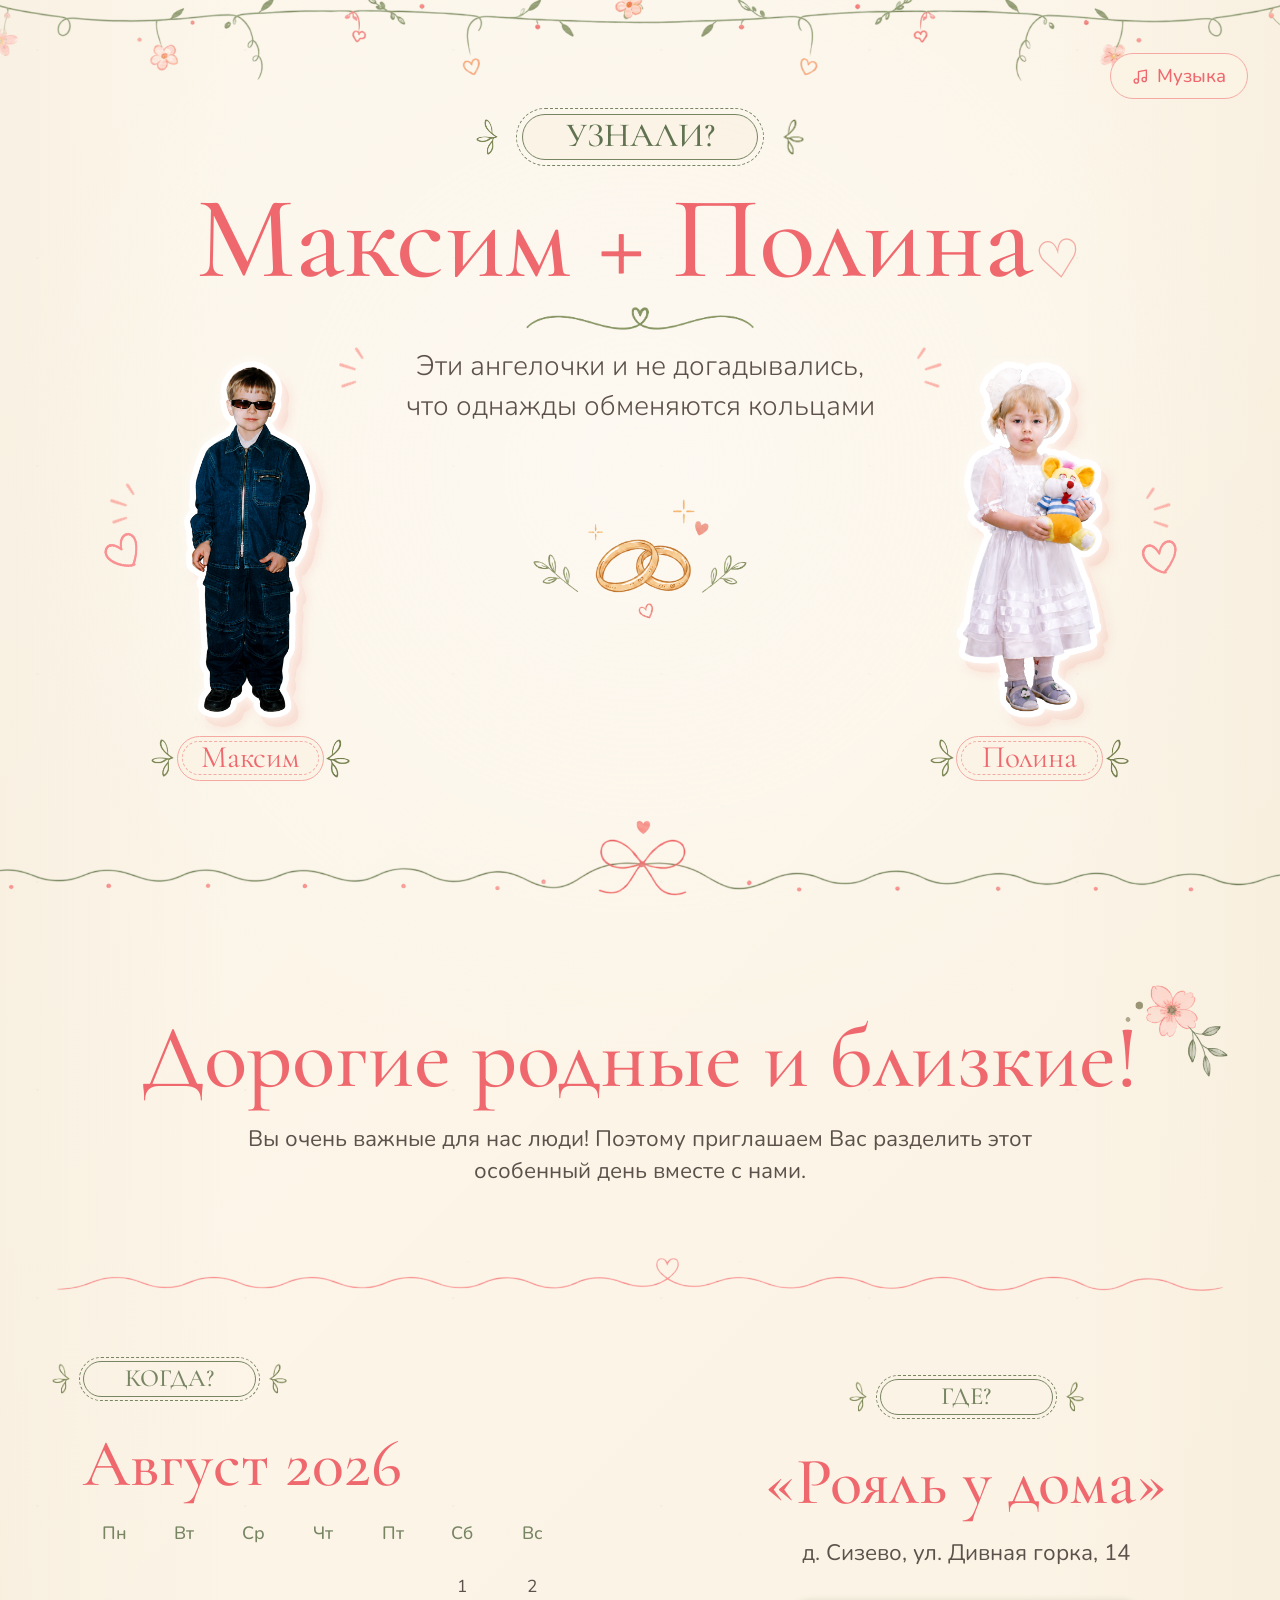
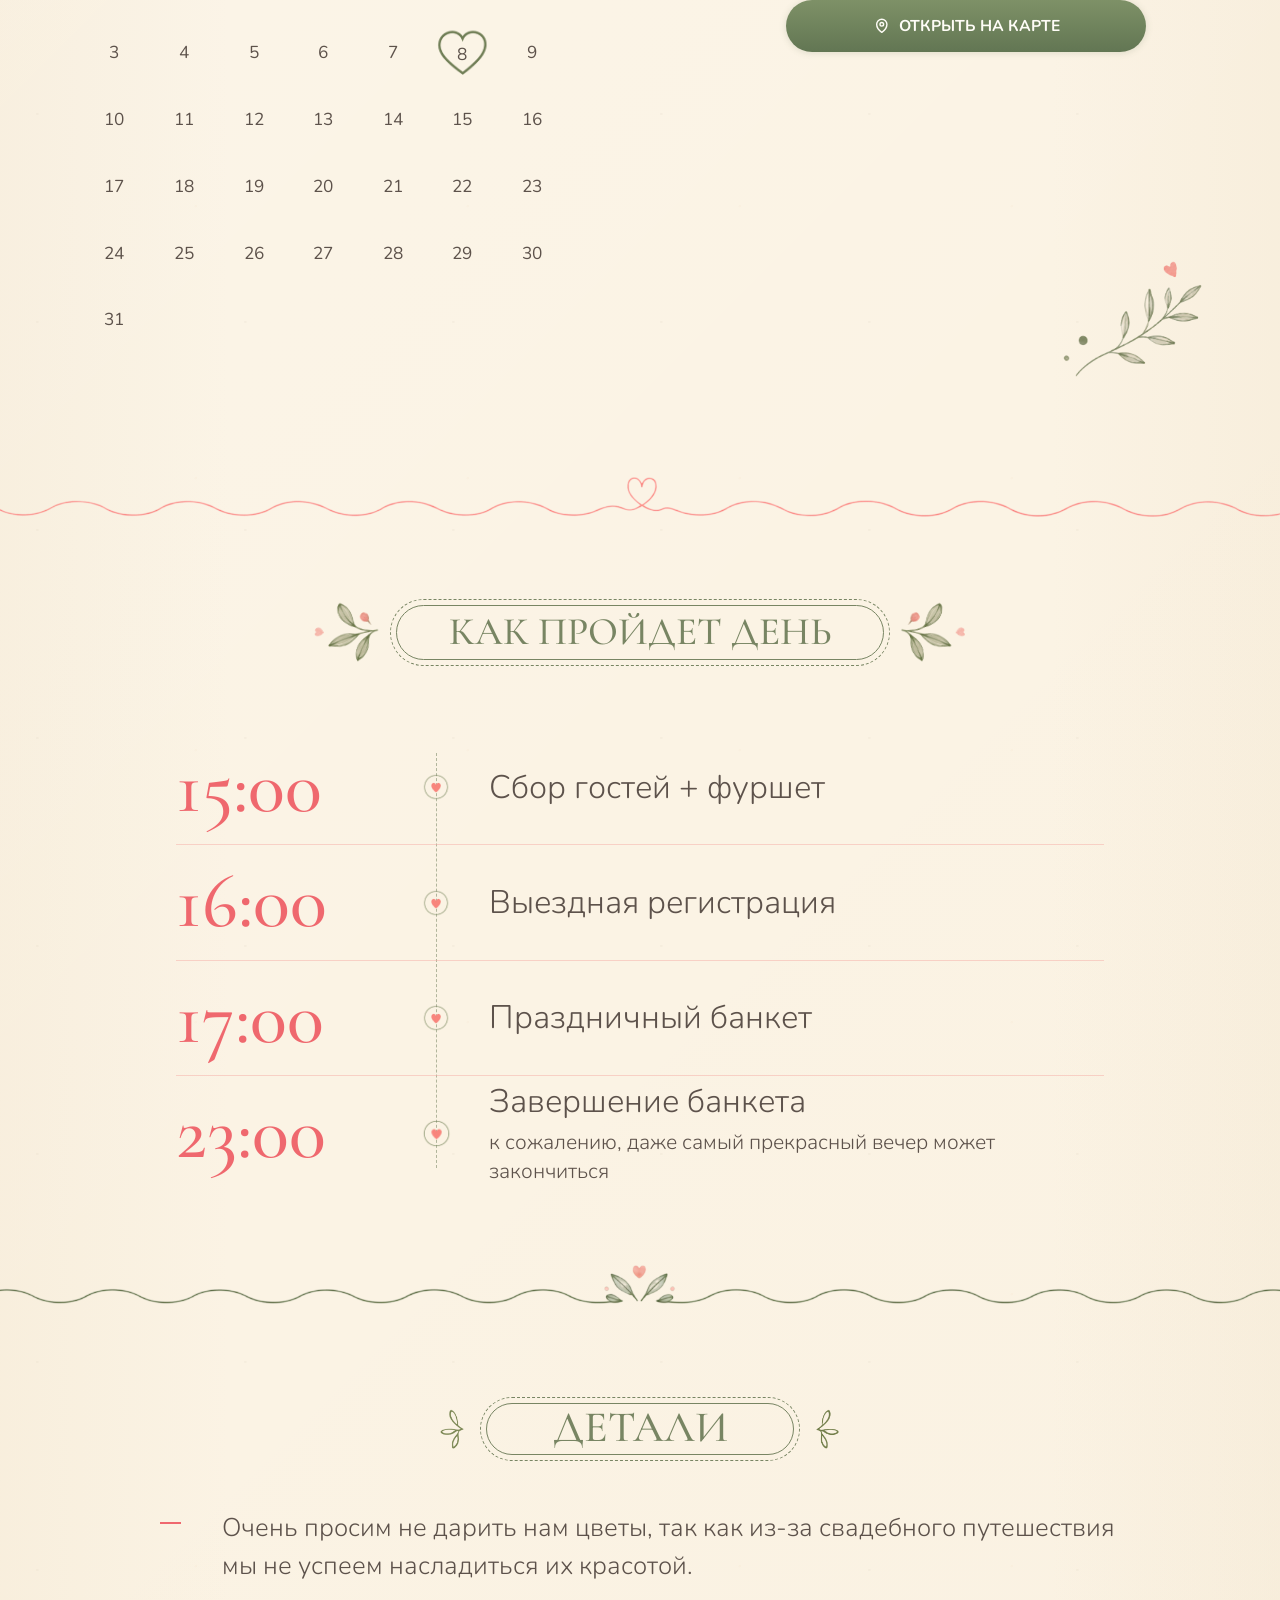
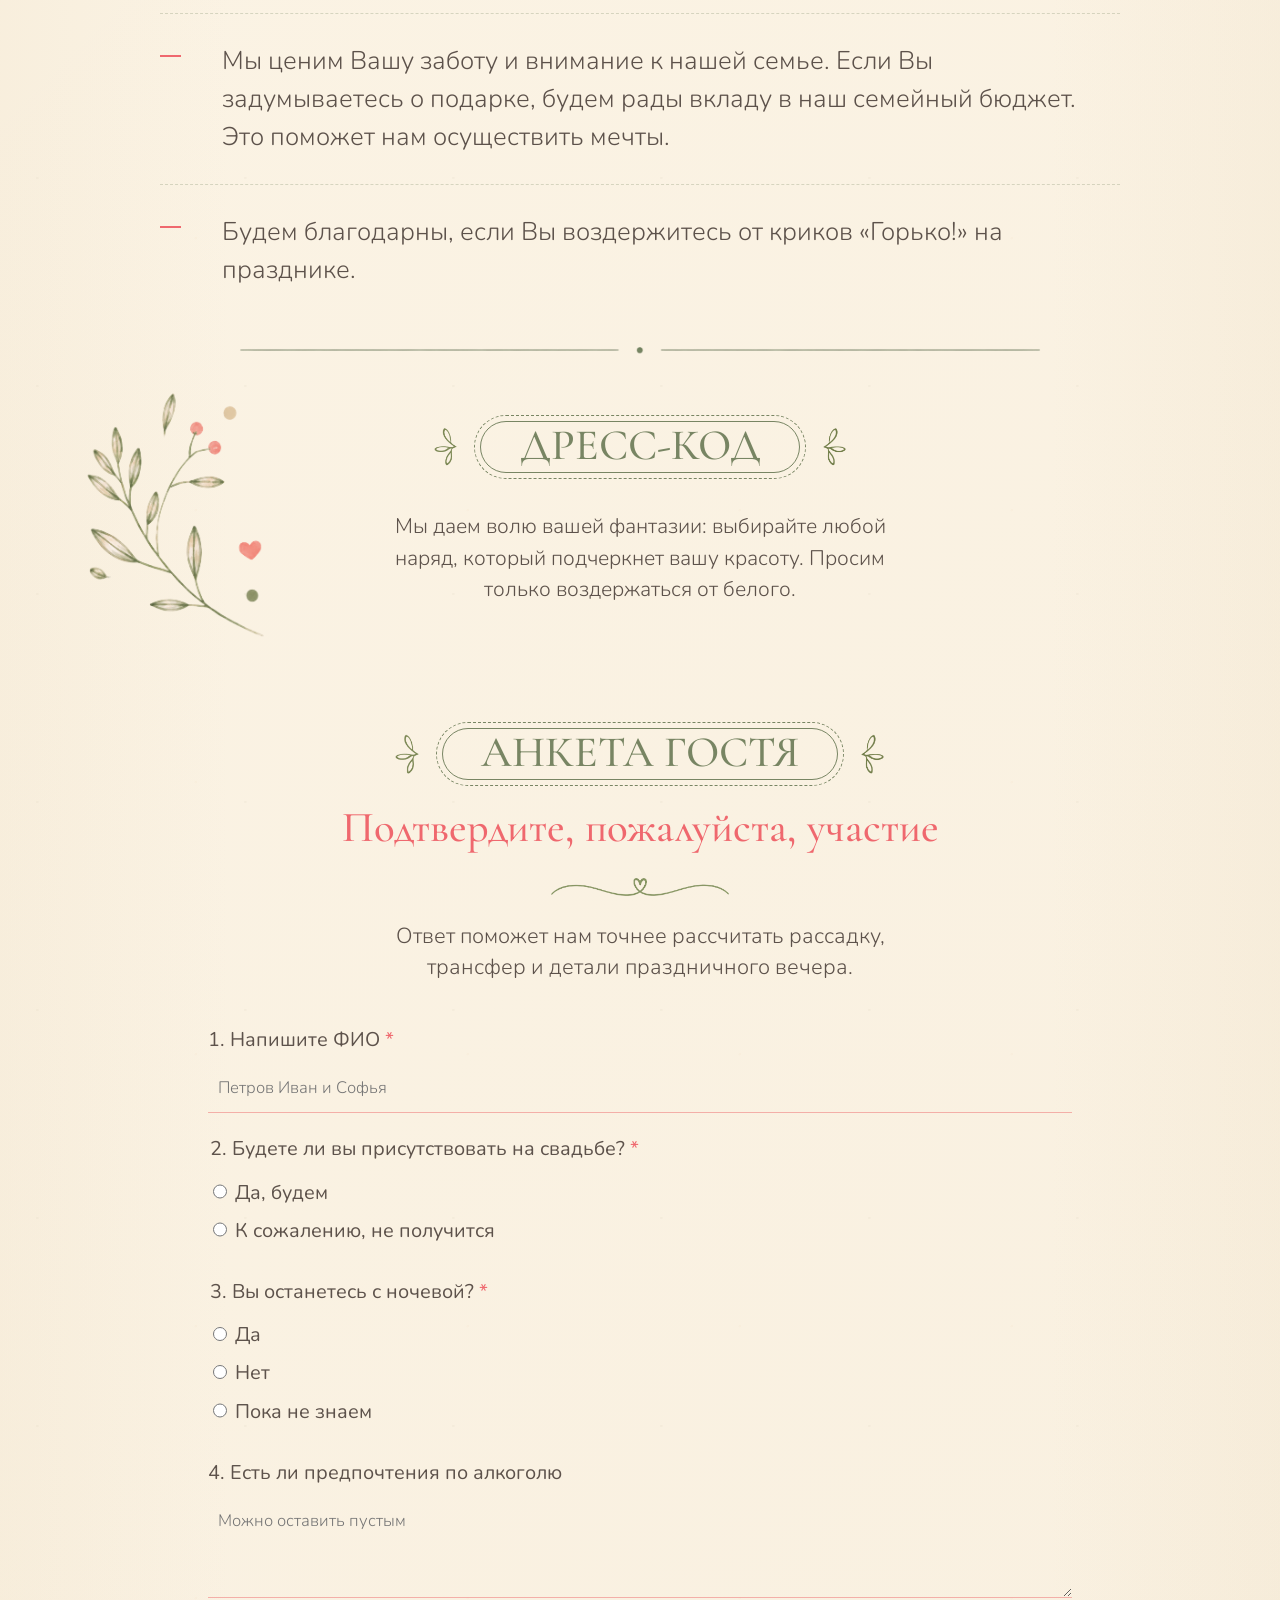
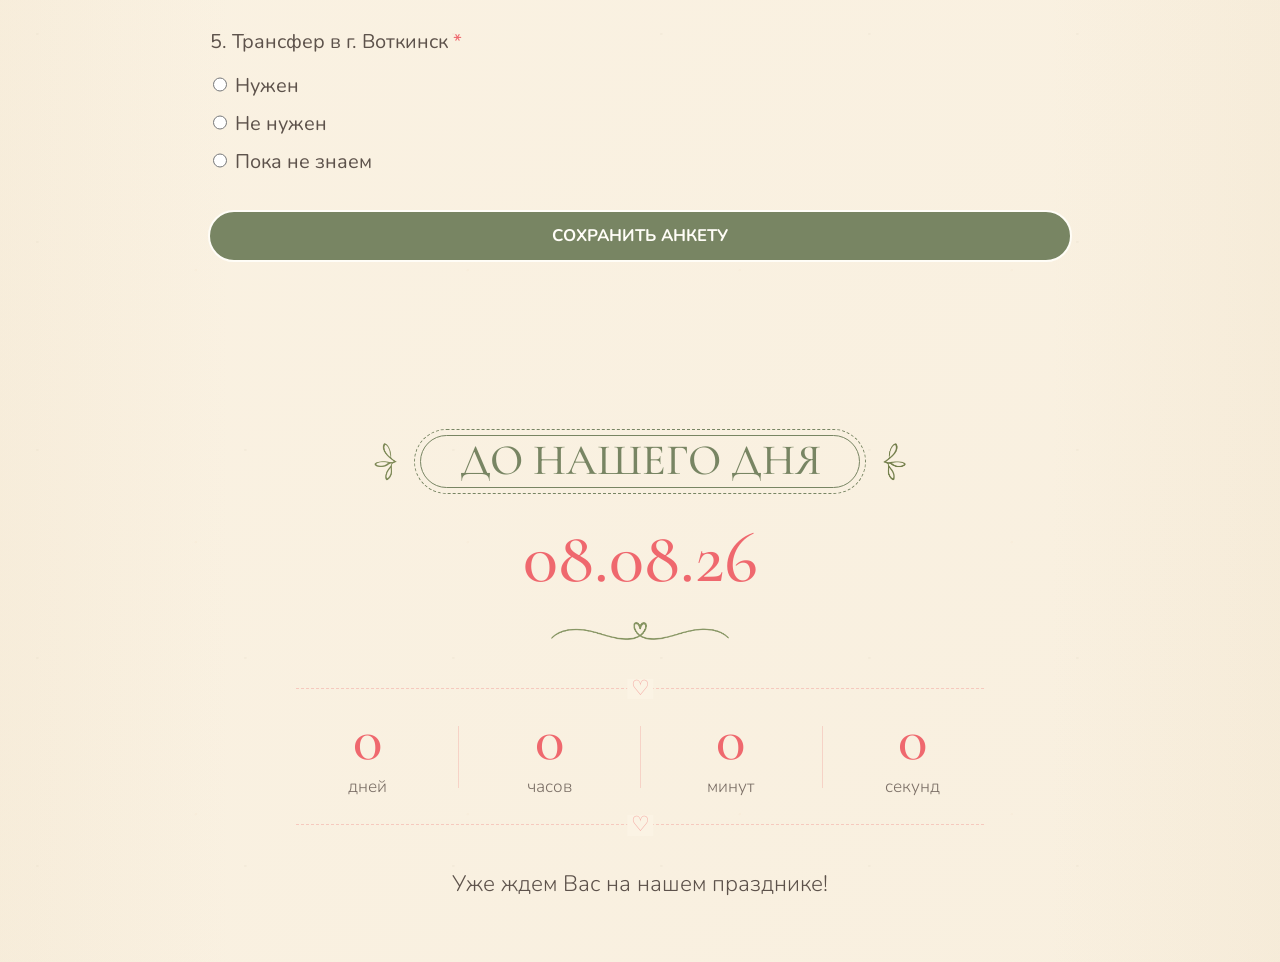
==== commit 99a597a5: "Align calendar heart marker" ====
--- a/index.html
+++ b/index.html
@@ -15,7 +15,7 @@
       href="https://fonts.googleapis.com/css2?family=Comfortaa:wght@400;500;600;700&family=Cormorant+Garamond:wght@400;500;600;700&family=Marck+Script&family=Nunito:wght@300;400;500;600;700;800&family=Pangolin&display=swap"
       rel="stylesheet"
     >
-    <link rel="stylesheet" href="styles.css?v=20260528-calendar-heart-layer">
+    <link rel="stylesheet" href="styles.css?v=20260528-calendar-heart-align">
   </head>
   <body>
     <audio id="weddingMusic" src="assets/basta-chk-acoustic.mp3" preload="auto"></audio>
--- a/styles.css
+++ b/styles.css
@@ -988,7 +988,7 @@
   background-position: center;
   background-size: contain;
   pointer-events: none;
-  transform: translate(-50%, -60%);
+  transform: translate(-50%, -53%);
 }
 
 .wedding-day-number {
@@ -997,7 +997,7 @@
   left: 50%;
   z-index: 1;
   line-height: 1;
-  transform: translate(-50%, -50%);
+  transform: translate(-50%, -44%);
 }
 
 @media (max-width: 760px) {
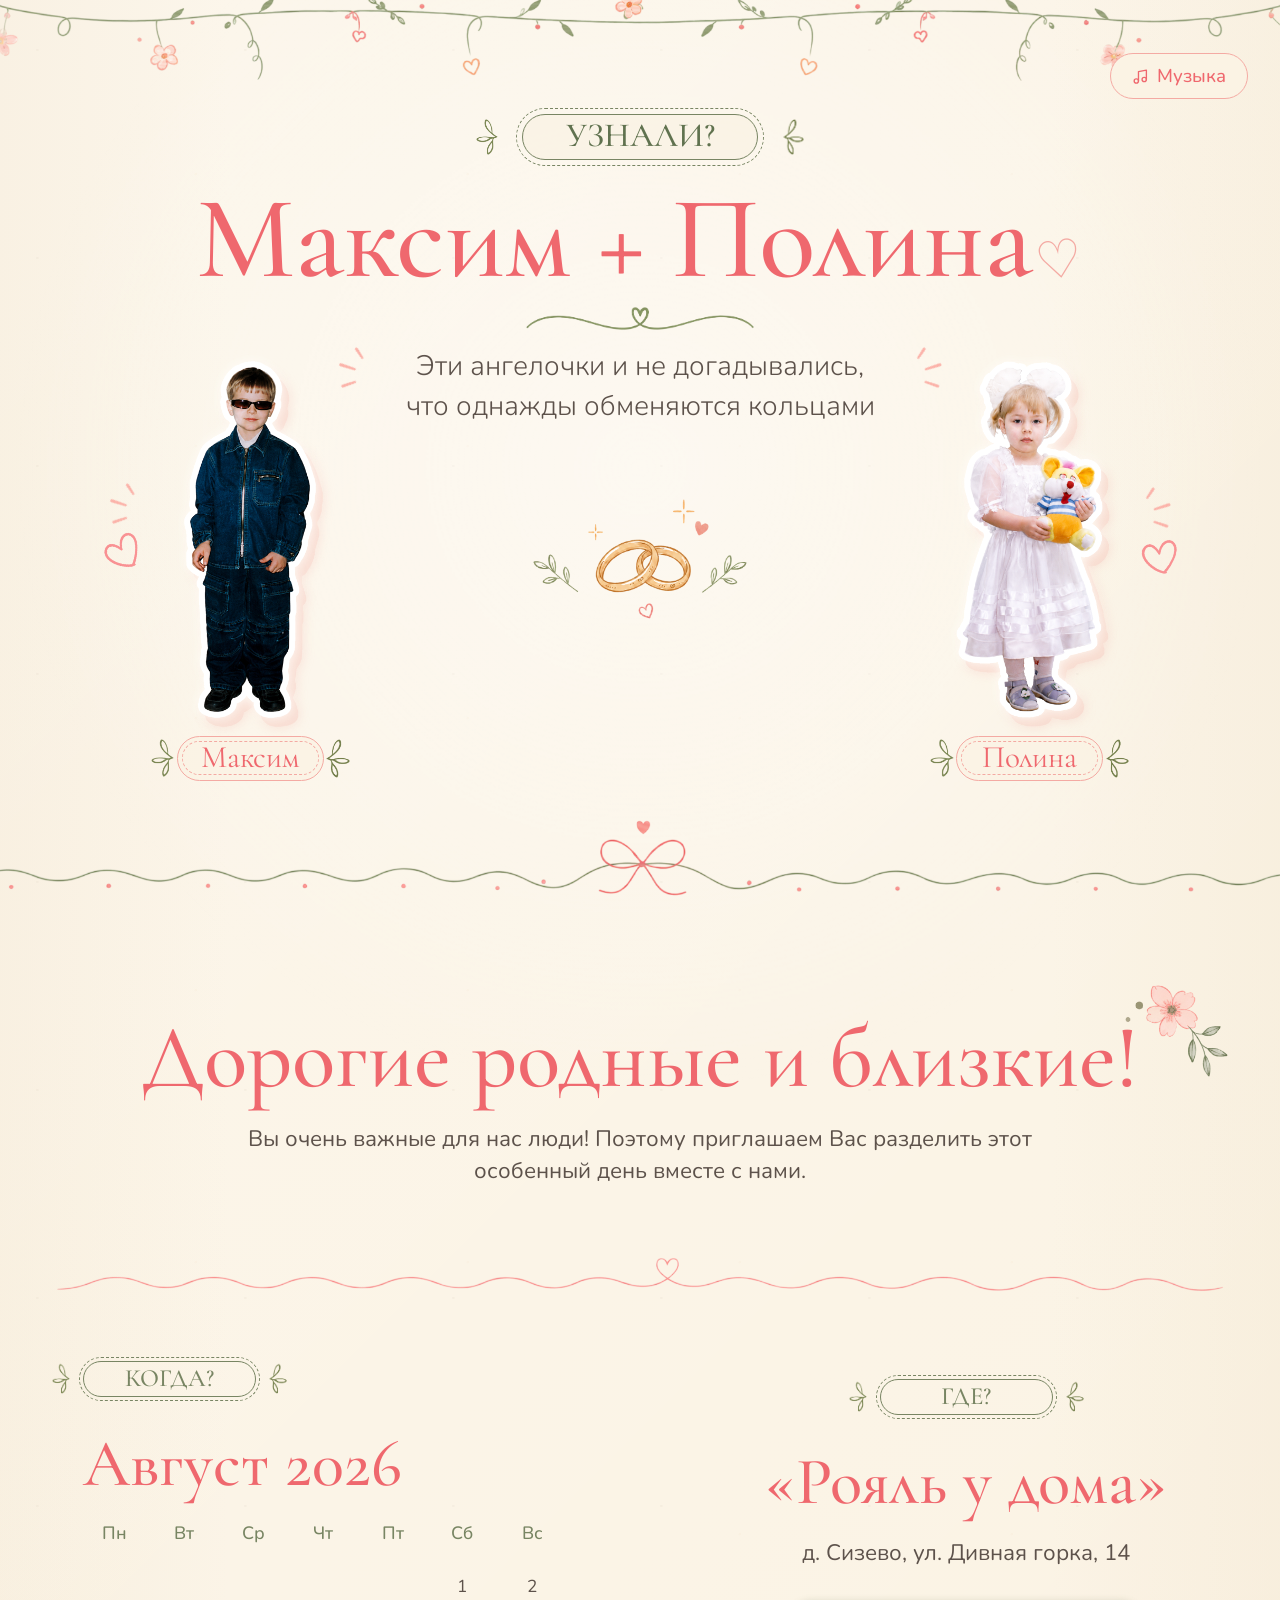
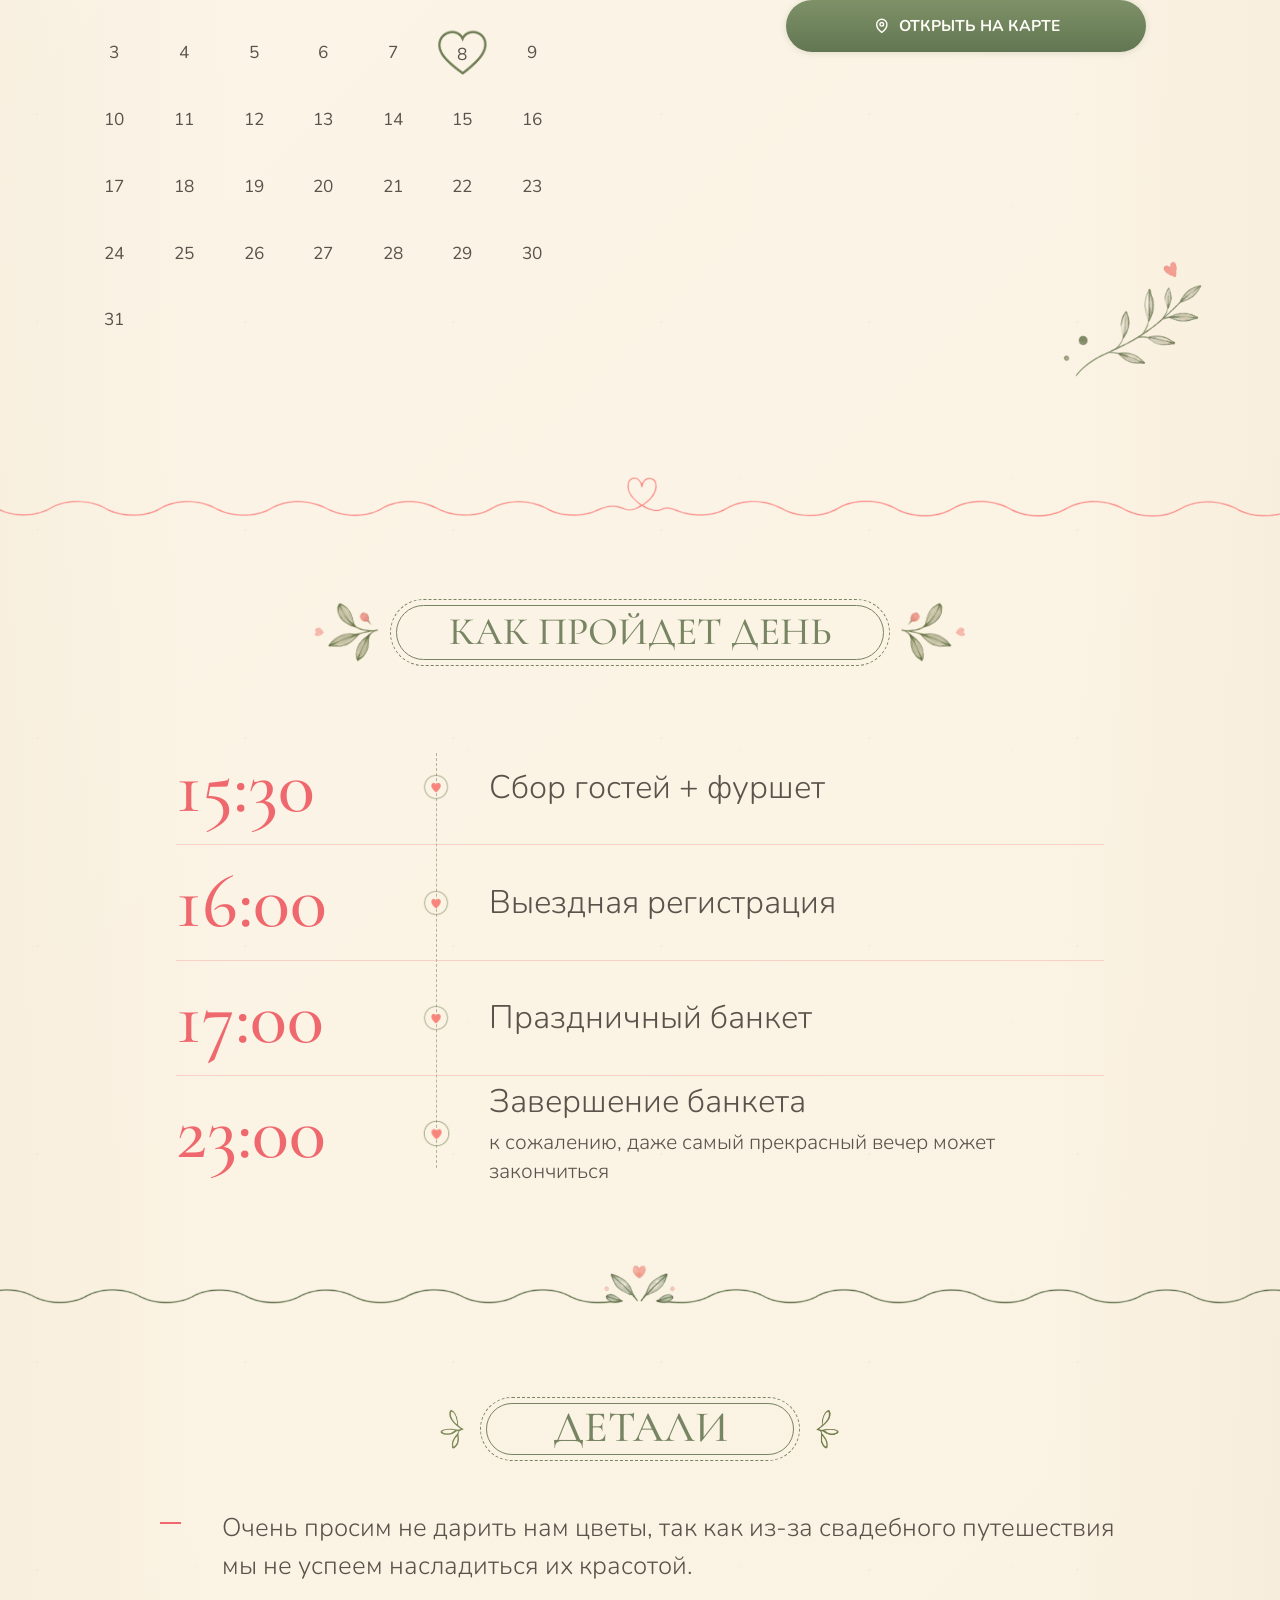
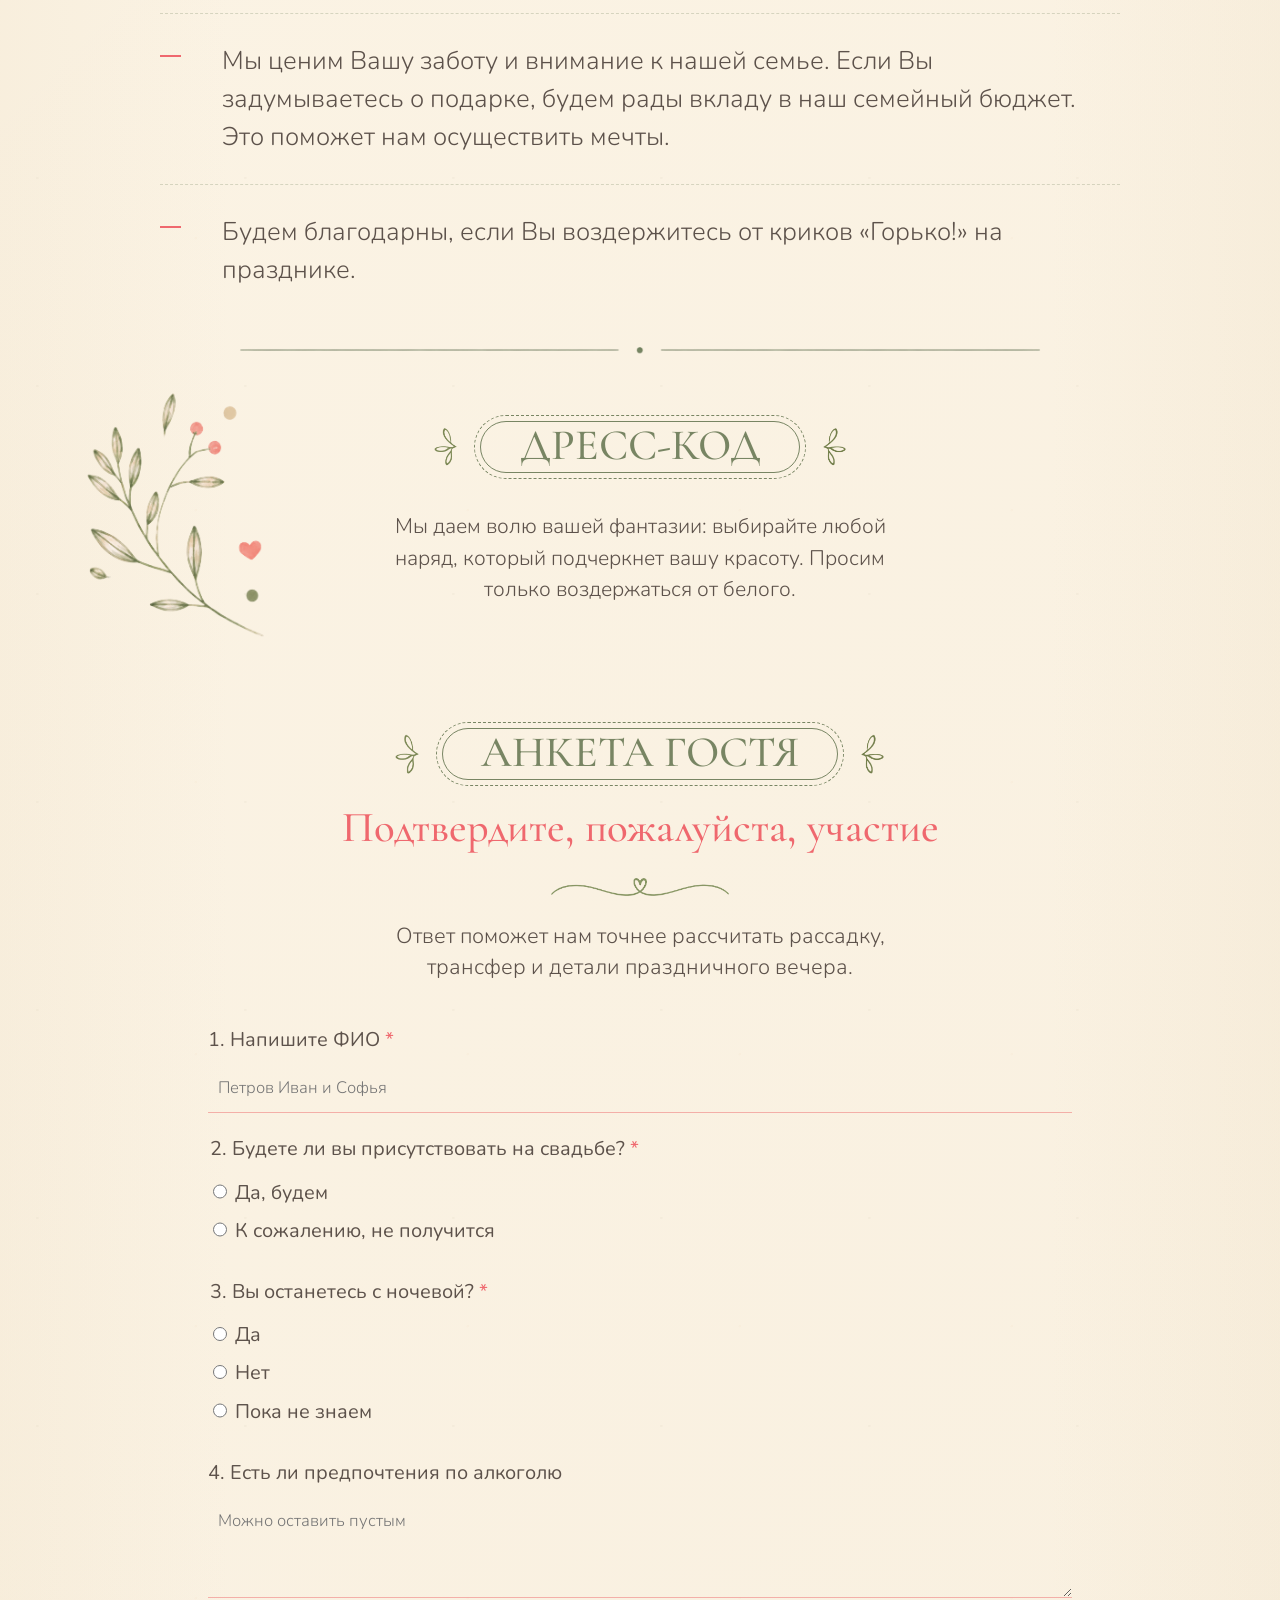
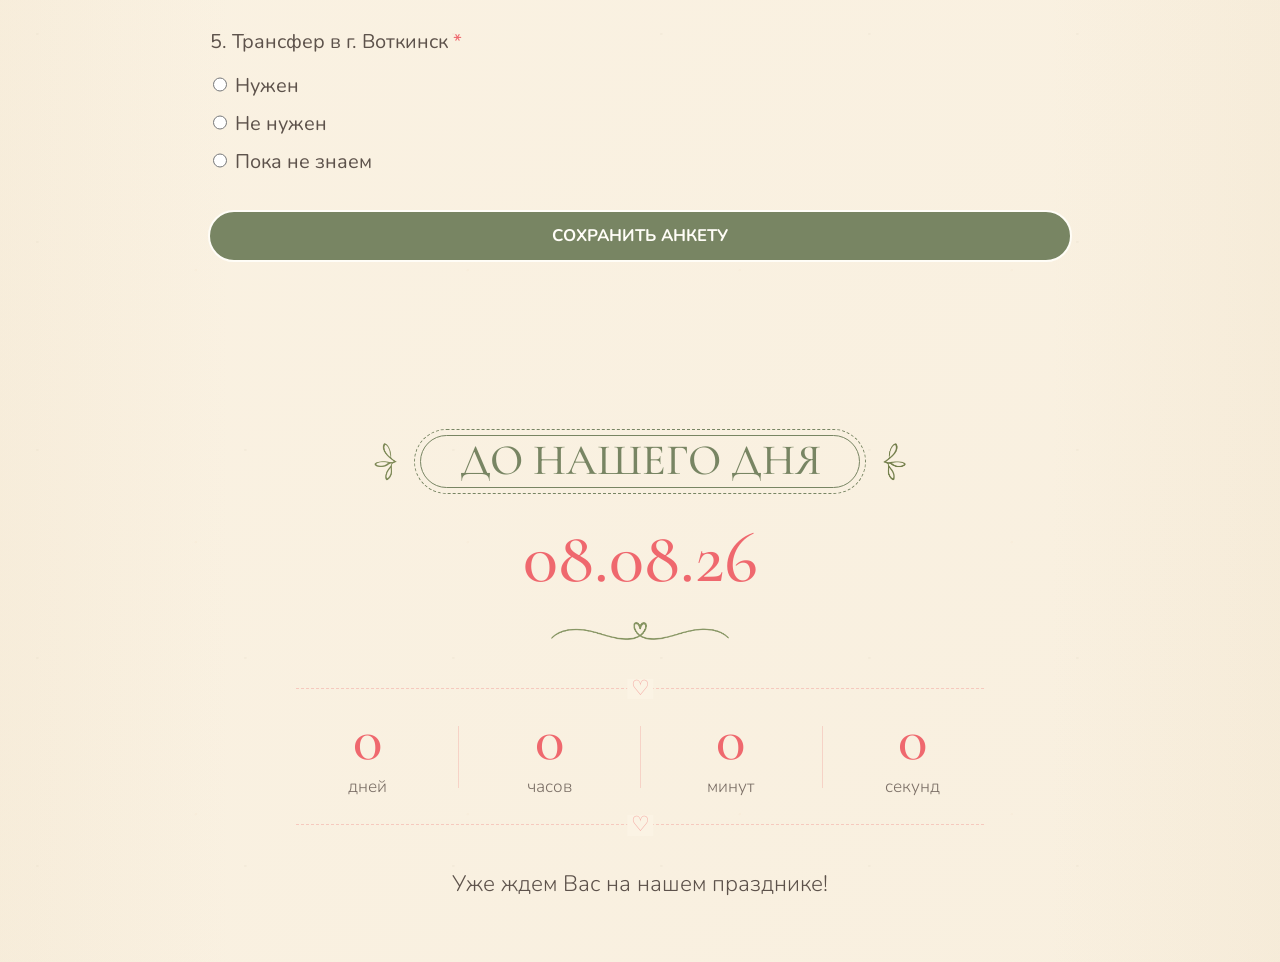
==== commit c0a75275: "update guest arriving time" ====
--- a/index.html
+++ b/index.html
@@ -183,7 +183,7 @@
           <p class="eyebrow" id="program-label">Как пройдет день</p>
           <ul class="timeline">
             <li class="timeline-item">
-              <time datetime="2026-08-08T15:00">15:00</time>
+              <time datetime="2026-08-08T15:30">15:30</time>
               <span class="timeline-marker" aria-hidden="true"></span>
               <p>Сбор гостей + фуршет</p>
             </li>
